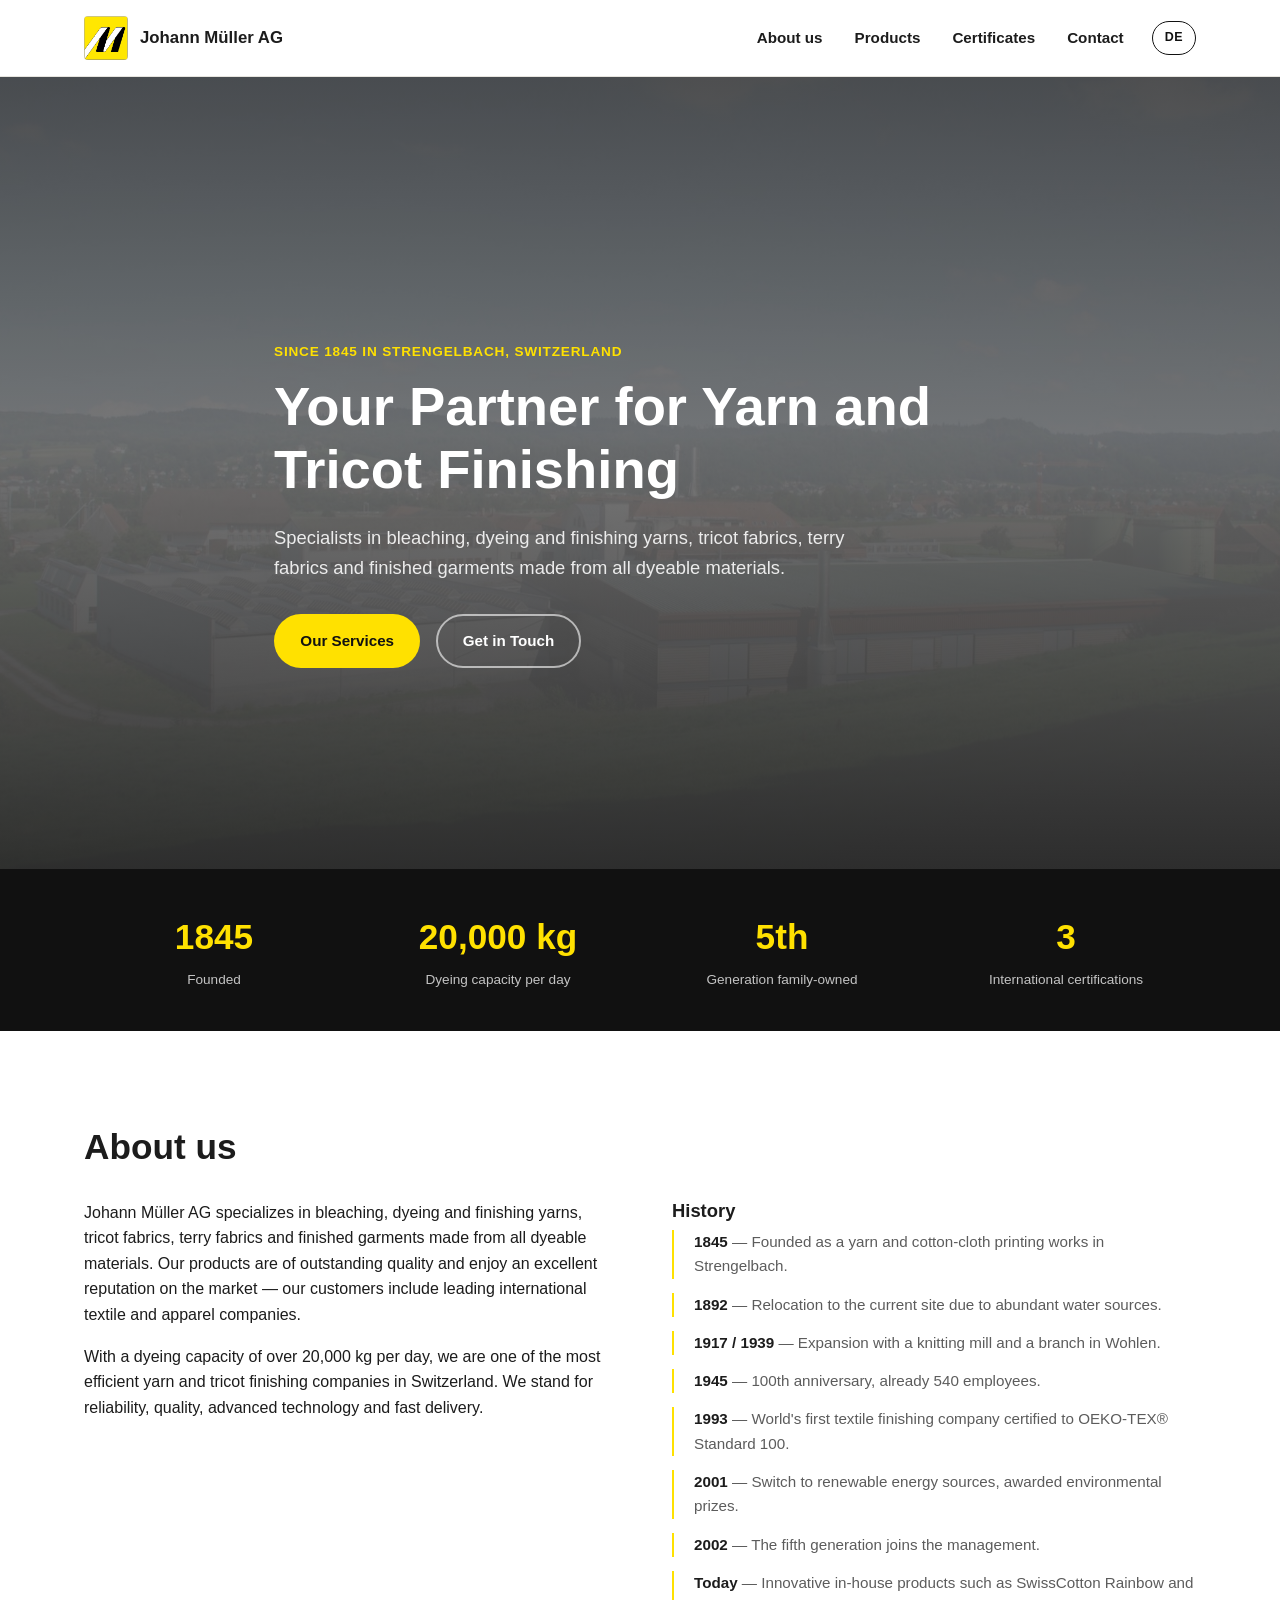
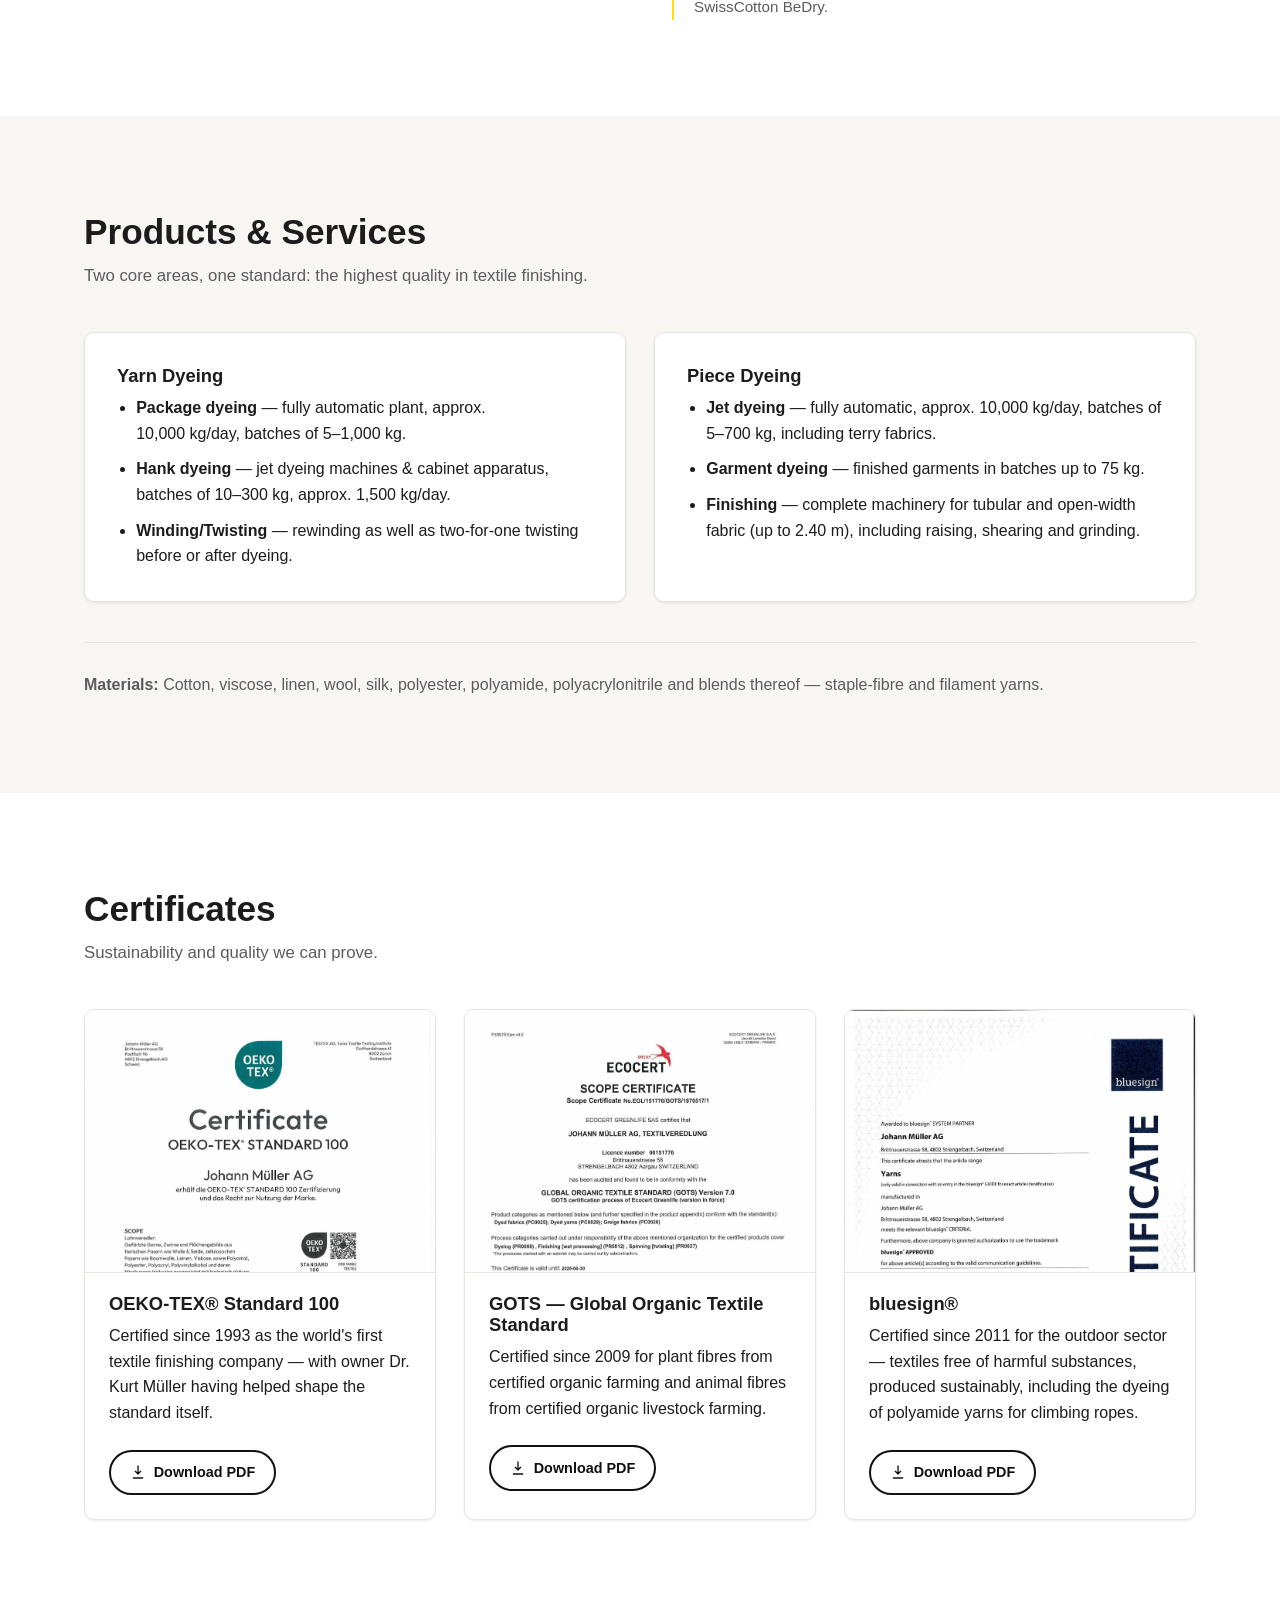
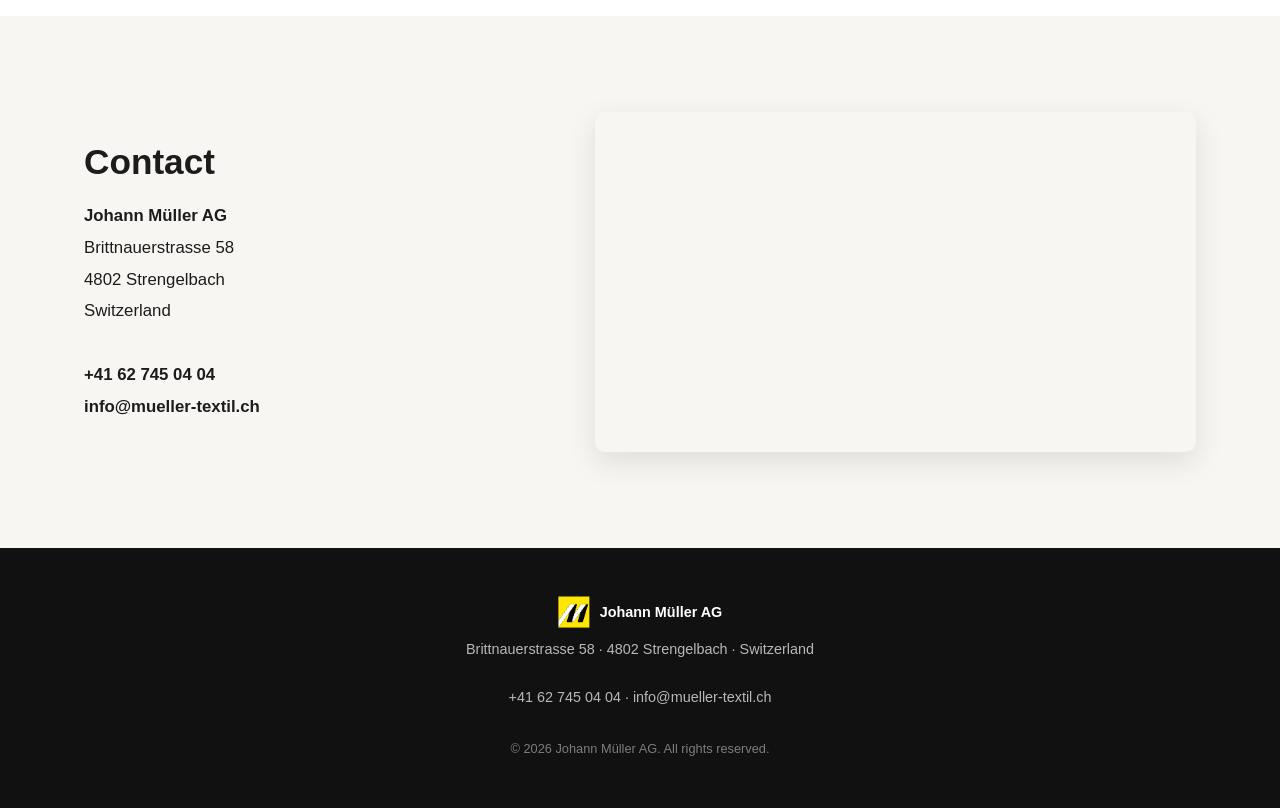
==== en/index.html @ 8e009ebb "Englische Übersetzung hinzufügen und Sprachumschalter im Header Neue Seite unter en/ mit vollständig" ====
<!DOCTYPE html>
<html lang="en">
<head>
<meta charset="UTF-8">
<meta name="viewport" content="width=device-width, initial-scale=1">
<title>Johann Müller AG – Your Partner for Yarn and Tricot Finishing</title>
<meta name="description" content="Johann Müller AG in Strengelbach, Switzerland: yarn and piece dyeing, textile finishing since 1845. Certified to OEKO-TEX® Standard 100, GOTS and bluesign®.">
<link rel="icon" href="../assets/images/logo.png" type="image/png">
<link rel="apple-touch-icon" href="../assets/images/logo.png">
<link rel="alternate" hreflang="de" href="../">
<link rel="alternate" hreflang="en" href="./">
<link rel="stylesheet" href="../css/style.css">
</head>
<body>
<a class="skip-link" href="#main">Skip to content</a>

<header class="site-header">
	<div class="container header-inner">
		<a href="#top" class="brand">
			<img src="../assets/images/logo.png" alt="Johann Müller AG" class="brand-logo" width="44" height="44">
			<span class="brand-name">Johann&nbsp;Müller&nbsp;AG</span>
		</a>
		<div class="header-right">
			<nav id="main-nav" class="main-nav">
				<ul>
					<li><a href="#about">About us</a></li>
					<li><a href="#products">Products</a></li>
					<li><a href="#certificates">Certificates</a></li>
					<li><a href="#contact">Contact</a></li>
				</ul>
			</nav>
			<a href="../" class="lang-switch" hreflang="de" lang="de" aria-label="Auf Deutsch wechseln">DE</a>
			<button class="nav-toggle" type="button" aria-expanded="false" aria-controls="main-nav" aria-label="Open menu">
				<span></span><span></span><span></span>
			</button>
		</div>
	</div>
</header>

<main id="main">

	<section class="hero" id="top">
		<div class="hero-bg" style="background-image:url('../assets/images/hero.jpg')" role="img" aria-label="Aerial view of the Johann Müller AG site in Strengelbach"></div>
		<div class="hero-overlay"></div>
		<div class="container hero-content">
			<p class="eyebrow">Since 1845 in Strengelbach, Switzerland</p>
			<h1>Your Partner for Yarn and Tricot Finishing</h1>
			<p class="lead">Specialists in bleaching, dyeing and finishing yarns, tricot fabrics, terry fabrics and finished garments made from all dyeable materials.</p>
			<div class="hero-actions">
				<a href="#products" class="btn btn-primary">Our Services</a>
				<a href="#contact" class="btn btn-ghost">Get in Touch</a>
			</div>
		</div>
	</section>

	<section class="stats" aria-label="Key figures">
		<div class="container stats-grid">
			<div class="stat"><span class="stat-number">1845</span><span class="stat-label">Founded</span></div>
			<div class="stat"><span class="stat-number">20,000&nbsp;kg</span><span class="stat-label">Dyeing capacity per day</span></div>
			<div class="stat"><span class="stat-number">5th</span><span class="stat-label">Generation family-owned</span></div>
			<div class="stat"><span class="stat-number">3</span><span class="stat-label">International certifications</span></div>
		</div>
	</section>

	<section id="about" class="section">
		<div class="container">
			<h2>About us</h2>
			<div class="two-col">
				<div>
					<p>Johann Müller AG specializes in bleaching, dyeing and finishing yarns, tricot fabrics, terry fabrics and finished garments made from all dyeable materials. Our products are of outstanding quality and enjoy an excellent reputation on the market — our customers include leading international textile and apparel companies.</p>
					<p>With a dyeing capacity of over 20,000&nbsp;kg per day, we are one of the most efficient yarn and tricot finishing companies in Switzerland. We stand for reliability, quality, advanced technology and fast delivery.</p>
				</div>
				<div>
					<h3>History</h3>
					<ul class="timeline">
						<li><strong>1845</strong> — Founded as a yarn and cotton-cloth printing works in Strengelbach.</li>
						<li><strong>1892</strong> — Relocation to the current site due to abundant water sources.</li>
						<li><strong>1917 / 1939</strong> — Expansion with a knitting mill and a branch in Wohlen.</li>
						<li><strong>1945</strong> — 100th anniversary, already 540 employees.</li>
						<li><strong>1993</strong> — World's first textile finishing company certified to OEKO-TEX® Standard 100.</li>
						<li><strong>2001</strong> — Switch to renewable energy sources, awarded environmental prizes.</li>
						<li><strong>2002</strong> — The fifth generation joins the management.</li>
						<li><strong>Today</strong> — Innovative in-house products such as SwissCotton&nbsp;Rainbow and SwissCotton&nbsp;BeDry.</li>
					</ul>
				</div>
			</div>
		</div>
	</section>

	<section id="products" class="section section-alt">
		<div class="container">
			<h2>Products &amp; Services</h2>
			<p class="section-intro">Two core areas, one standard: the highest quality in textile finishing.</p>
			<div class="cards">
				<article class="card">
					<h3>Yarn Dyeing</h3>
					<ul>
						<li><strong>Package dyeing</strong> — fully automatic plant, approx. 10,000&nbsp;kg/day, batches of 5–1,000&nbsp;kg.</li>
						<li><strong>Hank dyeing</strong> — jet dyeing machines &amp; cabinet apparatus, batches of 10–300&nbsp;kg, approx. 1,500&nbsp;kg/day.</li>
						<li><strong>Winding/Twisting</strong> — rewinding as well as two-for-one twisting before or after dyeing.</li>
					</ul>
				</article>
				<article class="card">
					<h3>Piece Dyeing</h3>
					<ul>
						<li><strong>Jet dyeing</strong> — fully automatic, approx. 10,000&nbsp;kg/day, batches of 5–700&nbsp;kg, including terry fabrics.</li>
						<li><strong>Garment dyeing</strong> — finished garments in batches up to 75&nbsp;kg.</li>
						<li><strong>Finishing</strong> — complete machinery for tubular and open-width fabric (up to 2.40&nbsp;m), including raising, shearing and grinding.</li>
					</ul>
				</article>
			</div>
			<p class="materials"><strong>Materials:</strong> Cotton, viscose, linen, wool, silk, polyester, polyamide, polyacrylonitrile and blends thereof — staple-fibre and filament yarns.</p>
		</div>
	</section>

	<section id="certificates" class="section">
		<div class="container">
			<h2>Certificates</h2>
			<p class="section-intro">Sustainability and quality we can prove.</p>
			<div class="cert-grid">
				<article class="cert-card">
					<img src="../assets/certificates/Oeko-Tex-100.jpg" alt="OEKO-TEX® Standard 100 certificate of Johann Müller AG" loading="lazy">
					<h3>OEKO-TEX® Standard 100</h3>
					<p>Certified since 1993 as the world's first textile finishing company — with owner Dr. Kurt Müller having helped shape the standard itself.</p>
					<a class="btn btn-outline" href="../assets/certificates/Oeko-Tex-100.pdf" download>
						<svg aria-hidden="true" viewBox="0 0 24 24"><path d="M12 3v12m0 0 4-4m-4 4-4-4M5 21h14"/></svg>
						Download PDF
					</a>
				</article>
				<article class="cert-card">
					<img src="../assets/certificates/GOTS2025.jpg" alt="GOTS certificate of Johann Müller AG" loading="lazy">
					<h3>GOTS — Global Organic Textile Standard</h3>
					<p>Certified since 2009 for plant fibres from certified organic farming and animal fibres from certified organic livestock farming.</p>
					<a class="btn btn-outline" href="../assets/certificates/GOTS2025.pdf" download>
						<svg aria-hidden="true" viewBox="0 0 24 24"><path d="M12 3v12m0 0 4-4m-4 4-4-4M5 21h14"/></svg>
						Download PDF
					</a>
				</article>
				<article class="cert-card">
					<img src="../assets/certificates/Bluesign2025.jpg" alt="bluesign® certificate of Johann Müller AG" loading="lazy">
					<h3>bluesign®</h3>
					<p>Certified since 2011 for the outdoor sector — textiles free of harmful substances, produced sustainably, including the dyeing of polyamide yarns for climbing ropes.</p>
					<a class="btn btn-outline" href="../assets/certificates/Bluesign2025.pdf" download>
						<svg aria-hidden="true" viewBox="0 0 24 24"><path d="M12 3v12m0 0 4-4m-4 4-4-4M5 21h14"/></svg>
						Download PDF
					</a>
				</article>
			</div>
		</div>
	</section>

	<section id="contact" class="section section-alt">
		<div class="container kontakt-grid">
			<div>
				<h2>Contact</h2>
				<address>
					<strong>Johann Müller AG</strong><br>
					Brittnauerstrasse 58<br>
					4802 Strengelbach<br>
					Switzerland<br><br>
					<a href="tel:+41627450404">+41&nbsp;62&nbsp;745&nbsp;04&nbsp;04</a><br>
					<a href="mailto:info@mueller-textil.ch">info@mueller-textil.ch</a>
				</address>
			</div>
			<div class="map-wrap">
				<iframe title="Location of Johann Müller AG, Brittnauerstrasse 58, 4802 Strengelbach" loading="lazy" src="https://www.google.com/maps?q=Brittnauerstrasse+58,+4802+Strengelbach&output=embed" width="100%" height="340" style="border:0"></iframe>
			</div>
		</div>
	</section>

</main>

<footer class="site-footer">
	<div class="container footer-inner">
		<div class="footer-brand">
			<img src="../assets/images/logo.png" alt="" width="32" height="32">
			<span>Johann Müller AG</span>
		</div>
		<p>Brittnauerstrasse 58 · 4802 Strengelbach · Switzerland</p>
		<p><a href="tel:+41627450404">+41&nbsp;62&nbsp;745&nbsp;04&nbsp;04</a> · <a href="mailto:info@mueller-textil.ch">info@mueller-textil.ch</a></p>
		<p class="copyright">© <span id="year"></span> Johann Müller AG. All rights reserved.</p>
	</div>
</footer>

<script src="../js/script.js"></script>
</body>
</html>
---- css/style.css ----
/* ==========================================================================
   Johann Müller AG — Corporate Design Tokens
   Farben aus Logo (Gelb/Schwarz) und Original-CSS (#febe00) abgeleitet.
   ========================================================================== */
:root {
	--color-brand-yellow: #ffe100;
	--color-brand-yellow-dark: #e0c400;
	--color-brand-black: #111111;
	--color-text: #1c1c1c;
	--color-text-muted: #5c5c5c;
	--color-bg: #ffffff;
	--color-bg-alt: #f7f6f2;
	--color-border: #e7e5df;

	--font-sans: -apple-system, BlinkMacSystemFont, "Segoe UI", Roboto, Helvetica, Arial, sans-serif;

	--container-width: 1160px;
	--radius: 10px;
	--shadow-sm: 0 1px 3px rgba(0, 0, 0, 0.08);
	--shadow-md: 0 10px 30px rgba(0, 0, 0, 0.10);
}

*, *::before, *::after { box-sizing: border-box; }
html { scroll-behavior: smooth; }

@media (prefers-reduced-motion: reduce) {
	html { scroll-behavior: auto; }
	* { animation-duration: 0.01ms !important; transition-duration: 0.01ms !important; }
}

body {
	margin: 0;
	font-family: var(--font-sans);
	color: var(--color-text);
	background: var(--color-bg);
	line-height: 1.6;
	-webkit-font-smoothing: antialiased;
}

img { max-width: 100%; display: block; }

a { color: inherit; }

h1, h2, h3 { line-height: 1.15; font-weight: 700; margin: 0 0 0.5em; }
h1 { font-size: clamp(2rem, 4.5vw, 3.4rem); }
h2 { font-size: clamp(1.6rem, 3vw, 2.2rem); }
h3 { font-size: 1.15rem; }
p { margin: 0 0 1em; }
p:last-child { margin-bottom: 0; }

.container {
	max-width: var(--container-width);
	margin: 0 auto;
	padding: 0 24px;
}

.skip-link {
	position: absolute;
	left: -999px;
	top: auto;
	background: var(--color-brand-yellow);
	color: var(--color-brand-black);
	padding: 12px 20px;
	z-index: 1000;
	font-weight: 600;
	border-radius: 0 0 8px 0;
}
.skip-link:focus { left: 0; top: 0; }

/* ---------- Buttons ---------- */
.btn {
	display: inline-flex;
	align-items: center;
	gap: 8px;
	padding: 0.85em 1.6em;
	border-radius: 999px;
	font-weight: 600;
	font-size: 0.95rem;
	text-decoration: none;
	border: 2px solid transparent;
	cursor: pointer;
	transition: transform 0.15s ease, box-shadow 0.15s ease, background-color 0.15s ease, color 0.15s ease;
}
.btn svg { width: 16px; height: 16px; fill: none; stroke: currentColor; stroke-width: 2; stroke-linecap: round; stroke-linejoin: round; }
.btn:hover { transform: translateY(-2px); }

.btn-primary {
	background: var(--color-brand-yellow);
	color: var(--color-brand-black);
}
.btn-primary:hover { background: var(--color-brand-yellow-dark); box-shadow: var(--shadow-md); }

.btn-ghost {
	background: transparent;
	border-color: rgba(255, 255, 255, 0.6);
	color: #fff;
}
.btn-ghost:hover { background: rgba(255, 255, 255, 0.12); }

.btn-outline {
	background: transparent;
	border-color: var(--color-brand-black);
	color: var(--color-brand-black);
	padding: 0.65em 1.3em;
	font-size: 0.9rem;
}
.btn-outline:hover { background: var(--color-brand-black); color: #fff; }

/* ---------- Header ---------- */
.site-header {
	position: sticky;
	top: 0;
	z-index: 100;
	background: rgba(255, 255, 255, 0.92);
	backdrop-filter: saturate(180%) blur(10px);
	border-bottom: 1px solid var(--color-border);
}
.header-inner {
	display: flex;
	align-items: center;
	justify-content: space-between;
	height: 76px;
}
.brand {
	display: flex;
	align-items: center;
	gap: 12px;
	text-decoration: none;
	color: var(--color-text);
	font-weight: 700;
	font-size: 1.05rem;
}
.brand-logo { border-radius: 4px; }

.header-right {
	display: flex;
	align-items: center;
	gap: 28px;
}

.lang-switch {
	display: inline-flex;
	align-items: center;
	justify-content: center;
	min-width: 42px;
	padding: 6px 12px;
	border-radius: 999px;
	border: 1.5px solid var(--color-brand-black);
	font-weight: 700;
	font-size: 0.78rem;
	letter-spacing: 0.04em;
	text-decoration: none;
	color: var(--color-brand-black);
	transition: background-color 0.15s ease, color 0.15s ease;
}
.lang-switch:hover { background: var(--color-brand-black); color: #fff; }

.main-nav ul {
	display: flex;
	gap: 32px;
	list-style: none;
	margin: 0;
	padding: 0;
}
.main-nav a {
	text-decoration: none;
	font-weight: 600;
	font-size: 0.95rem;
	color: var(--color-text);
	position: relative;
	padding: 4px 0;
}
.main-nav a::after {
	content: "";
	position: absolute;
	left: 0; right: 100%;
	bottom: -2px;
	height: 2px;
	background: var(--color-brand-yellow);
	transition: right 0.2s ease;
}
.main-nav a:hover::after { right: 0; }

.nav-toggle {
	display: none;
	flex-direction: column;
	justify-content: center;
	gap: 5px;
	width: 40px;
	height: 40px;
	background: none;
	border: none;
	cursor: pointer;
}
.nav-toggle span {
	display: block;
	width: 24px;
	height: 2px;
	background: var(--color-brand-black);
	transition: transform 0.2s ease, opacity 0.2s ease;
}

@media (max-width: 760px) {
	.header-right { gap: 14px; }
	.nav-toggle { display: flex; }
	.main-nav {
		position: absolute;
		top: 76px;
		left: 0;
		right: 0;
		background: #fff;
		border-bottom: 1px solid var(--color-border);
		max-height: 0;
		overflow: hidden;
		transition: max-height 0.25s ease;
	}
	.main-nav.is-open { max-height: 320px; }
	.main-nav ul {
		flex-direction: column;
		gap: 0;
		padding: 8px 24px 20px;
	}
	.main-nav li { border-top: 1px solid var(--color-border); }
	.main-nav a { display: block; padding: 14px 0; }
	.nav-toggle[aria-expanded="true"] span:nth-child(1) { transform: translateY(7px) rotate(45deg); }
	.nav-toggle[aria-expanded="true"] span:nth-child(2) { opacity: 0; }
	.nav-toggle[aria-expanded="true"] span:nth-child(3) { transform: translateY(-7px) rotate(-45deg); }
}

/* ---------- Hero ---------- */
.hero {
	position: relative;
	min-height: 88vh;
	display: flex;
	align-items: center;
	color: #fff;
	overflow: hidden;
}
.hero-bg {
	position: absolute;
	inset: 0;
	background-size: cover;
	background-position: center;
	transform: scale(1.05);
}
.hero-overlay {
	position: absolute;
	inset: 0;
	background: linear-gradient(180deg, rgba(17,17,17,0.72) 0%, rgba(17,17,17,0.55) 45%, rgba(17,17,17,0.85) 100%);
}
.hero-content { position: relative; padding: 140px 24px 80px; max-width: 780px; }
.eyebrow {
	display: inline-block;
	color: var(--color-brand-yellow);
	font-weight: 700;
	letter-spacing: 0.06em;
	text-transform: uppercase;
	font-size: 0.85rem;
	margin-bottom: 1em;
}
.hero h1 { margin-bottom: 0.4em; }
.hero .lead { font-size: 1.15rem; color: rgba(255,255,255,0.88); max-width: 620px; }
.hero-actions { display: flex; gap: 16px; flex-wrap: wrap; margin-top: 2em; }

/* ---------- Stats ---------- */
.stats { background: var(--color-brand-black); color: #fff; padding: 40px 0; }
.stats-grid {
	display: grid;
	grid-template-columns: repeat(4, 1fr);
	gap: 24px;
	text-align: center;
}
.stat { display: flex; flex-direction: column; gap: 4px; }
.stat-number { font-size: clamp(1.5rem, 3vw, 2.2rem); font-weight: 800; color: var(--color-brand-yellow); }
.stat-label { font-size: 0.85rem; color: rgba(255,255,255,0.75); }

@media (max-width: 700px) {
	.stats-grid { grid-template-columns: repeat(2, 1fr); }
}

/* ---------- Sections ---------- */
.section { padding: 96px 0; }
.section-alt { background: var(--color-bg-alt); }
.section-intro { color: var(--color-text-muted); font-size: 1.05rem; margin-top: -0.4em; margin-bottom: 2.5em; max-width: 640px; }

.two-col {
	display: grid;
	grid-template-columns: 1fr 1fr;
	gap: 64px;
	margin-top: 2em;
	align-items: start;
}
@media (max-width: 800px) {
	.two-col { grid-template-columns: 1fr; gap: 40px; }
}

.timeline { list-style: none; margin: 0; padding: 0; display: flex; flex-direction: column; gap: 14px; }
.timeline li {
	padding-left: 20px;
	border-left: 2px solid var(--color-brand-yellow);
	font-size: 0.95rem;
	color: var(--color-text-muted);
}
.timeline strong { color: var(--color-text); }

/* ---------- Product cards ---------- */
.cards {
	display: grid;
	grid-template-columns: repeat(2, 1fr);
	gap: 28px;
	margin-top: 2em;
}
@media (max-width: 760px) {
	.cards { grid-template-columns: 1fr; }
}
.card {
	background: #fff;
	border: 1px solid var(--color-border);
	border-radius: var(--radius);
	padding: 32px;
	box-shadow: var(--shadow-sm);
}
.card ul { margin: 0; padding-left: 1.2em; display: flex; flex-direction: column; gap: 10px; }
.materials {
	margin-top: 2.5em;
	padding-top: 1.8em;
	border-top: 1px solid var(--color-border);
	color: var(--color-text-muted);
}

/* ---------- Certificates ---------- */
.cert-grid {
	display: grid;
	grid-template-columns: repeat(3, 1fr);
	gap: 28px;
	margin-top: 2em;
}
@media (max-width: 900px) {
	.cert-grid { grid-template-columns: 1fr; }
}
.cert-card {
	background: #fff;
	border: 1px solid var(--color-border);
	border-radius: var(--radius);
	overflow: hidden;
	box-shadow: var(--shadow-sm);
	display: flex;
	flex-direction: column;
}
.cert-card img {
	width: 100%;
	aspect-ratio: 4/3;
	object-fit: cover;
	object-position: top;
	background: var(--color-bg-alt);
	border-bottom: 1px solid var(--color-border);
}
.cert-card h3, .cert-card p, .cert-card .btn { margin-left: 24px; margin-right: 24px; }
.cert-card h3 { margin-top: 20px; }
.cert-card .btn { margin-top: 8px; margin-bottom: 24px; align-self: flex-start; }

/* ---------- Contact ---------- */
.kontakt-grid {
	display: grid;
	grid-template-columns: 1fr 1.3fr;
	gap: 48px;
	align-items: center;
}
@media (max-width: 800px) {
	.kontakt-grid { grid-template-columns: 1fr; }
}
address { font-style: normal; font-size: 1.05rem; line-height: 1.9; }
address a { text-decoration: none; font-weight: 600; }
address a:hover { text-decoration: underline; }
.map-wrap { border-radius: var(--radius); overflow: hidden; box-shadow: var(--shadow-md); line-height: 0; }

/* ---------- Footer ---------- */
.site-footer { background: var(--color-brand-black); color: rgba(255,255,255,0.7); padding: 48px 0; }
.footer-inner { text-align: center; display: flex; flex-direction: column; align-items: center; gap: 10px; font-size: 0.9rem; }
.footer-brand { display: flex; align-items: center; gap: 10px; color: #fff; font-weight: 700; }
.footer-inner a { text-decoration: none; }
.footer-inner a:hover { text-decoration: underline; }
.copyright { color: rgba(255,255,255,0.45); font-size: 0.8rem; margin-top: 6px; }
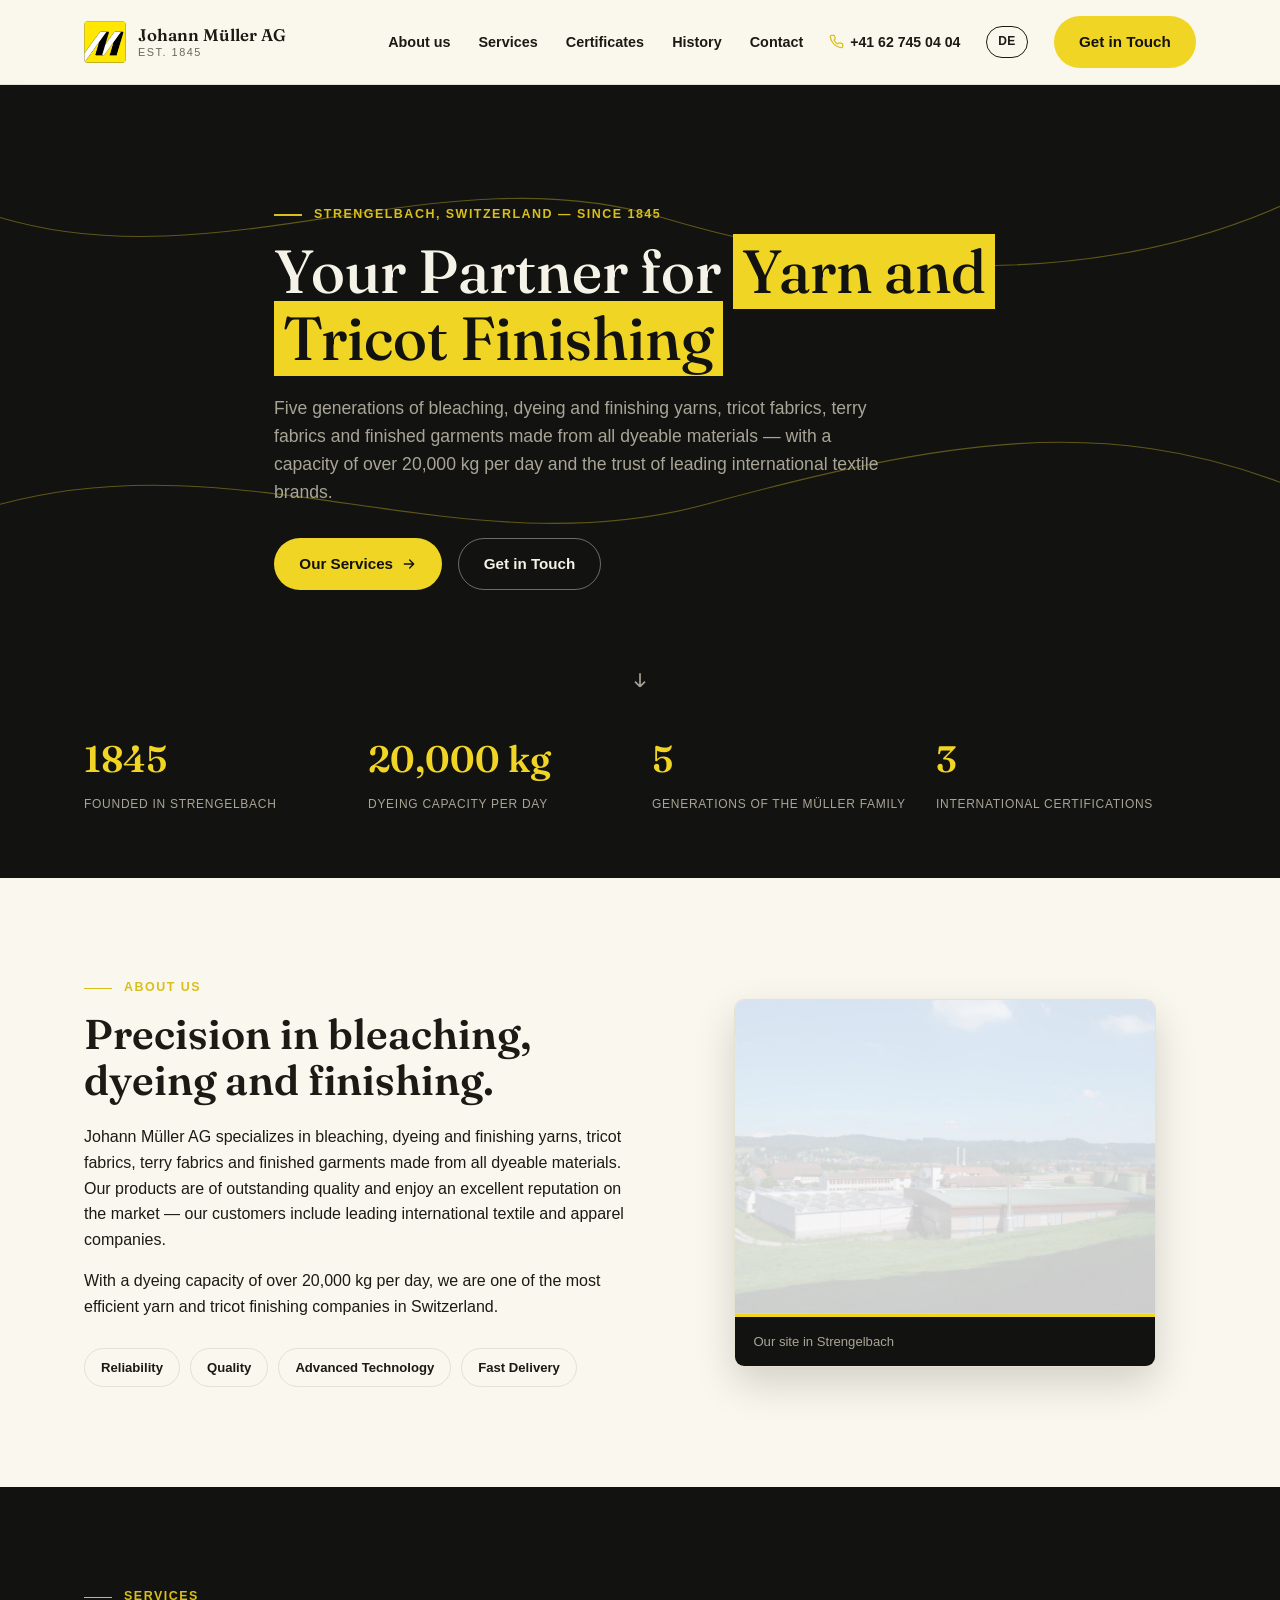
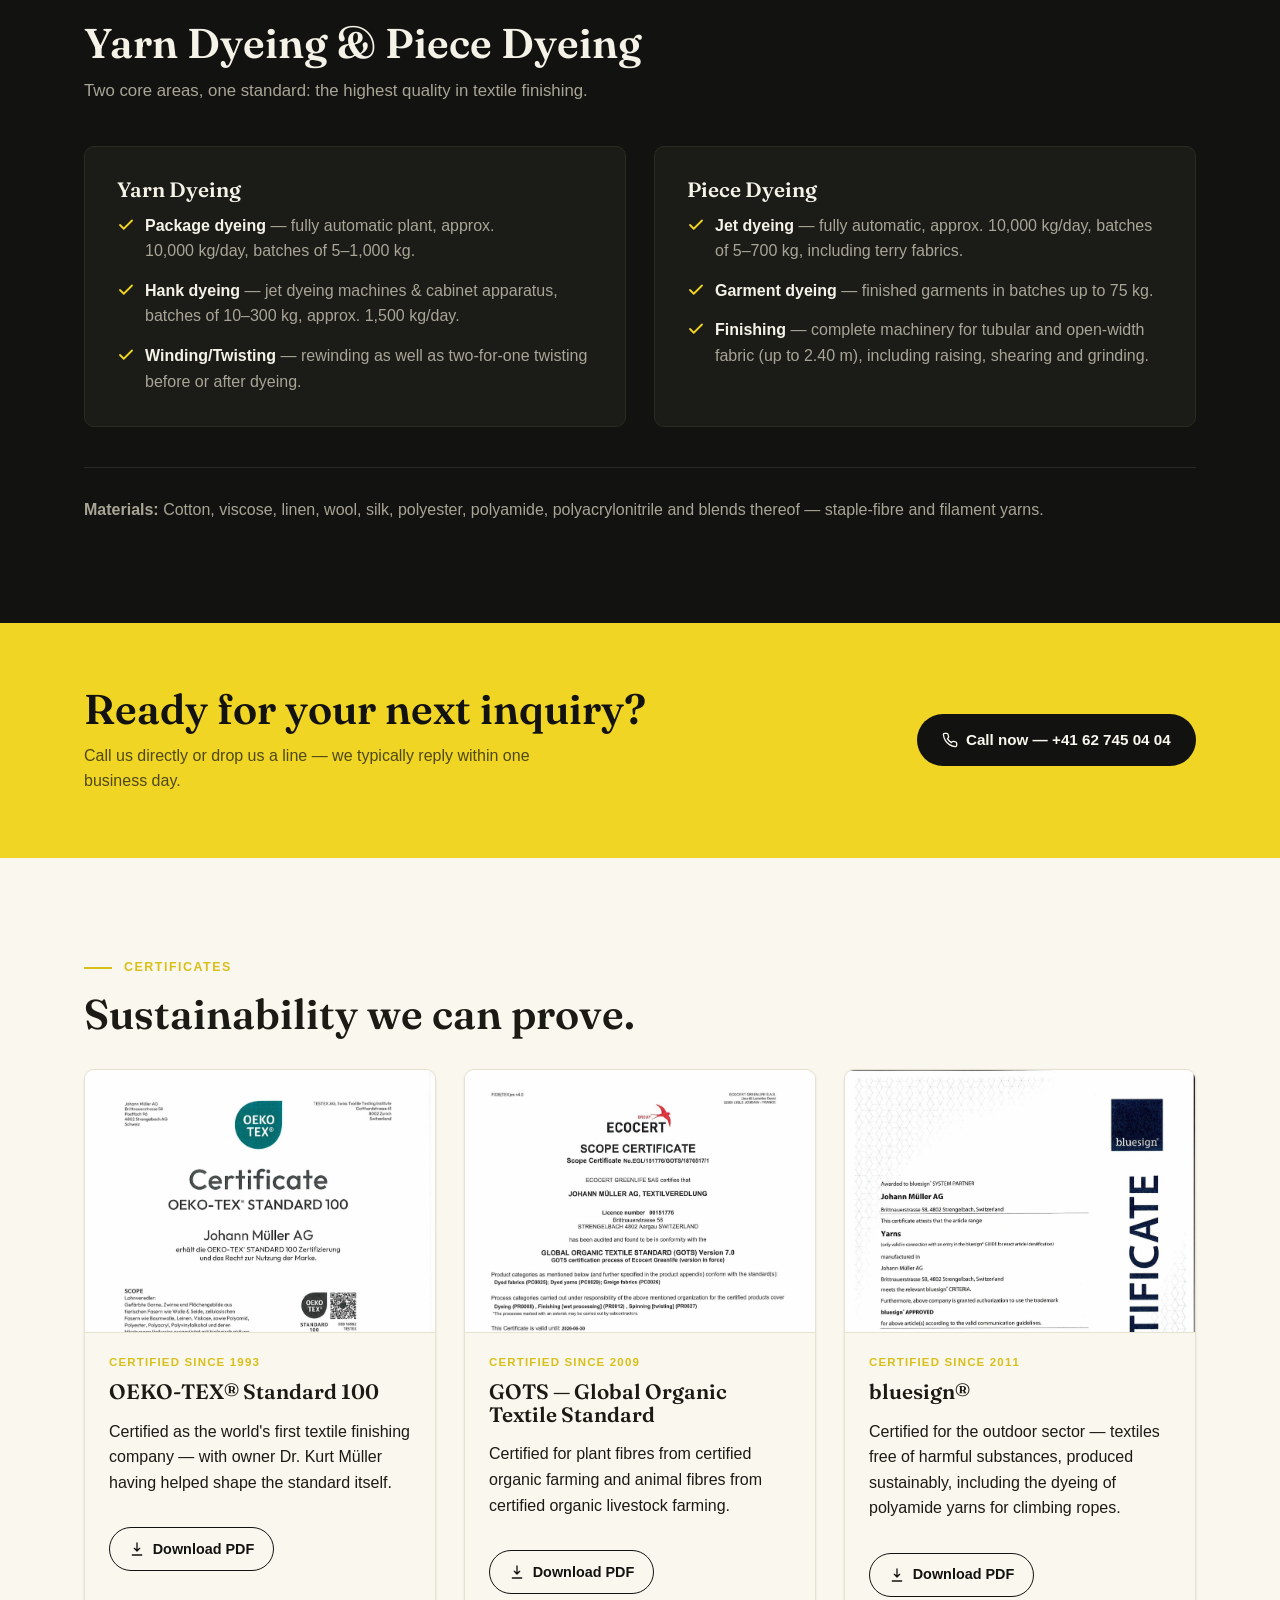
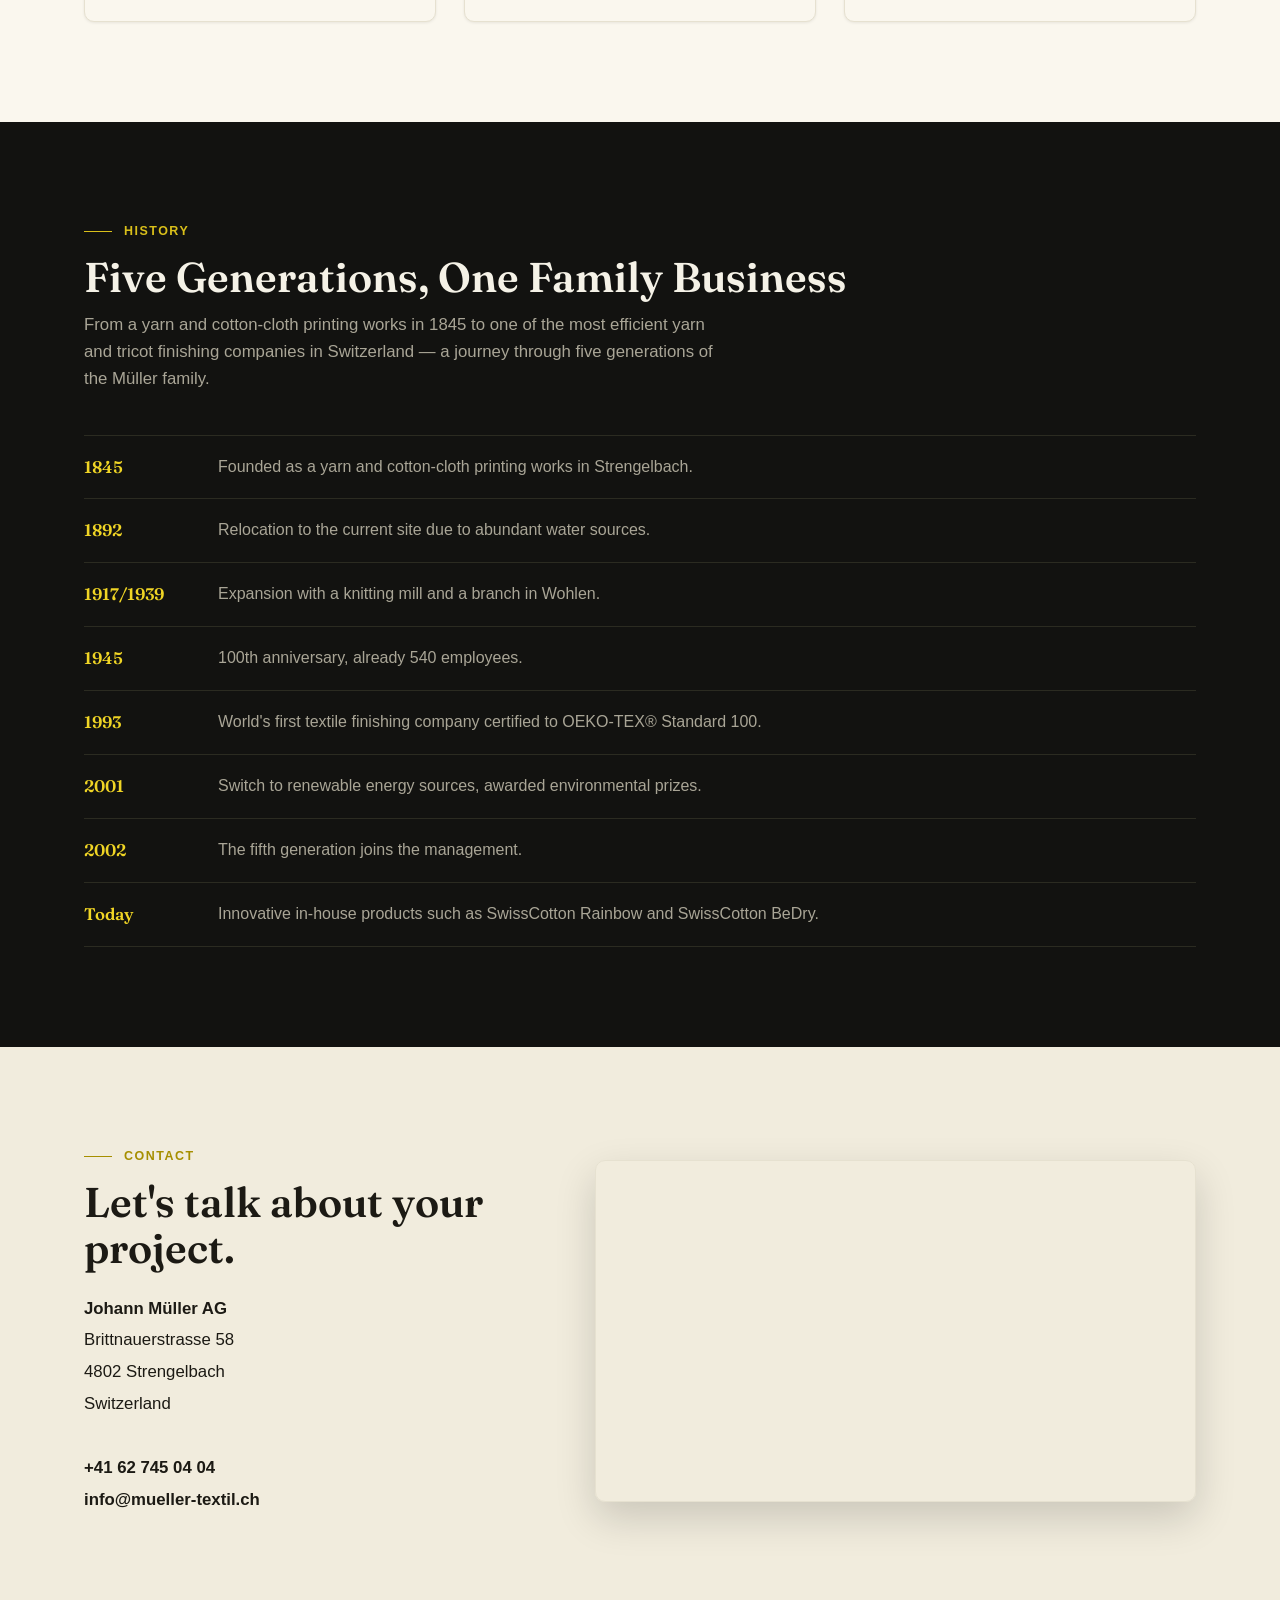
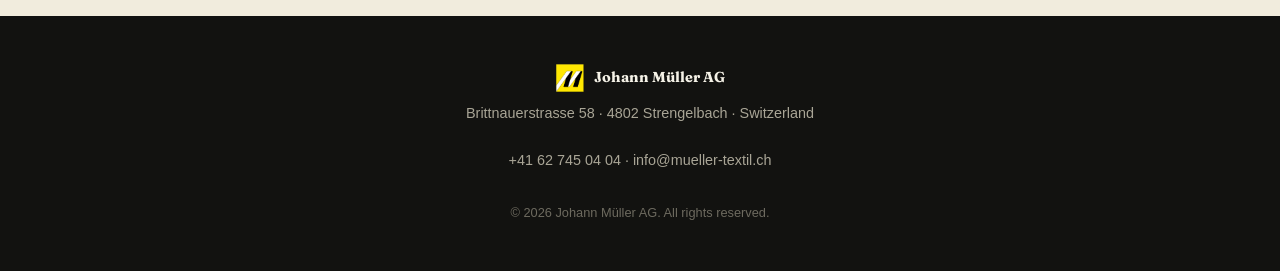
==== commit 772bd892: "Redesign im editorialen Stil: Fraunces-Serife, Marker-Highlight, dunkle/helle Sektionen Neue Design-" ====
--- a/en/index.html
+++ b/en/index.html
@@ -5,10 +5,15 @@
 <meta name="viewport" content="width=device-width, initial-scale=1">
 <title>Johann Müller AG – Your Partner for Yarn and Tricot Finishing</title>
 <meta name="description" content="Johann Müller AG in Strengelbach, Switzerland: yarn and piece dyeing, textile finishing since 1845. Certified to OEKO-TEX® Standard 100, GOTS and bluesign®.">
+<link rel="icon" href="../assets/images/favicon-32x32.png" sizes="32x32" type="image/png">
+<link rel="icon" href="../assets/images/favicon-16x16.png" sizes="16x16" type="image/png">
 <link rel="icon" href="../assets/images/logo.png" type="image/png">
-<link rel="apple-touch-icon" href="../assets/images/logo.png">
+<link rel="apple-touch-icon" href="../assets/images/apple-touch-icon.png">
 <link rel="alternate" hreflang="de" href="../">
 <link rel="alternate" hreflang="en" href="./">
+<link rel="preconnect" href="https://fonts.googleapis.com">
+<link rel="preconnect" href="https://fonts.gstatic.com" crossorigin>
+<link href="https://fonts.googleapis.com/css2?family=Fraunces:opsz,wght@9..144,400;9..144,500;9..144,600;9..144,700&display=swap" rel="stylesheet">
 <link rel="stylesheet" href="../css/style.css">
 </head>
 <body>
@@ -17,19 +22,28 @@
 <header class="site-header">
 	<div class="container header-inner">
 		<a href="#top" class="brand">
-			<img src="../assets/images/logo.png" alt="Johann Müller AG" class="brand-logo" width="44" height="44">
-			<span class="brand-name">Johann&nbsp;Müller&nbsp;AG</span>
+			<img src="../assets/images/logo.png" alt="Johann Müller AG" class="brand-logo" width="42" height="42">
+			<span class="brand-text">
+				<span class="brand-name">Johann Müller AG</span>
+				<span class="brand-est">Est. 1845</span>
+			</span>
 		</a>
 		<div class="header-right">
 			<nav id="main-nav" class="main-nav">
 				<ul>
 					<li><a href="#about">About us</a></li>
-					<li><a href="#products">Products</a></li>
+					<li><a href="#services">Services</a></li>
 					<li><a href="#certificates">Certificates</a></li>
+					<li><a href="#history">History</a></li>
 					<li><a href="#contact">Contact</a></li>
 				</ul>
 			</nav>
+			<a href="tel:+41627450404" class="header-phone">
+				<svg viewBox="0 0 24 24" aria-hidden="true"><path d="M22 16.92v3a2 2 0 0 1-2.18 2 19.79 19.79 0 0 1-8.63-3.07 19.5 19.5 0 0 1-6-6 19.79 19.79 0 0 1-3.07-8.67A2 2 0 0 1 4.11 2h3a2 2 0 0 1 2 1.72c.127.96.361 1.903.7 2.81a2 2 0 0 1-.45 2.11L8.09 9.91a16 16 0 0 0 6 6l1.27-1.27a2 2 0 0 1 2.11-.45c.907.339 1.85.573 2.81.7A2 2 0 0 1 22 16.92z"/></svg>
+				+41&nbsp;62&nbsp;745&nbsp;04&nbsp;04
+			</a>
 			<a href="../" class="lang-switch" hreflang="de" lang="de" aria-label="Auf Deutsch wechseln">DE</a>
+			<a href="#contact" class="btn btn-primary header-cta">Get in Touch</a>
 			<button class="nav-toggle" type="button" aria-expanded="false" aria-controls="main-nav" aria-label="Open menu">
 				<span></span><span></span><span></span>
 			</button>
@@ -40,119 +54,162 @@
 <main id="main">
 
 	<section class="hero" id="top">
-		<div class="hero-bg" style="background-image:url('../assets/images/hero.jpg')" role="img" aria-label="Aerial view of the Johann Müller AG site in Strengelbach"></div>
-		<div class="hero-overlay"></div>
+		<svg class="hero-lines" viewBox="0 0 1160 500" preserveAspectRatio="none" aria-hidden="true">
+			<path d="M0,120 C 200,180 400,60 600,120 S 1000,180 1160,110" fill="none" stroke="#f0d525" stroke-width="1"/>
+			<path d="M0,380 C 220,320 420,440 640,380 S 1000,300 1160,360" fill="none" stroke="#f0d525" stroke-width="1"/>
+		</svg>
 		<div class="container hero-content">
-			<p class="eyebrow">Since 1845 in Strengelbach, Switzerland</p>
-			<h1>Your Partner for Yarn and Tricot Finishing</h1>
-			<p class="lead">Specialists in bleaching, dyeing and finishing yarns, tricot fabrics, terry fabrics and finished garments made from all dyeable materials.</p>
+			<p class="eyebrow">Strengelbach, Switzerland — since 1845</p>
+			<h1>Your Partner for <span class="mark">Yarn and Tricot Finishing</span></h1>
+			<p class="lead">Five generations of bleaching, dyeing and finishing yarns, tricot fabrics, terry fabrics and finished garments made from all dyeable materials — with a capacity of over 20,000&nbsp;kg per day and the trust of leading international textile brands.</p>
 			<div class="hero-actions">
-				<a href="#products" class="btn btn-primary">Our Services</a>
+				<a href="#services" class="btn btn-primary">
+					Our Services
+					<svg viewBox="0 0 24 24" aria-hidden="true"><path d="M5 12h14m0 0-6-6m6 6-6 6"/></svg>
+				</a>
 				<a href="#contact" class="btn btn-ghost">Get in Touch</a>
 			</div>
 		</div>
-	</section>
-
-	<section class="stats" aria-label="Key figures">
+		<div class="scroll-hint" aria-hidden="true">
+			<svg viewBox="0 0 24 24"><path d="M12 4v16m0 0-6-6m6 6 6-6"/></svg>
+		</div>
 		<div class="container stats-grid">
-			<div class="stat"><span class="stat-number">1845</span><span class="stat-label">Founded</span></div>
+			<div class="stat"><span class="stat-number">1845</span><span class="stat-label">Founded in Strengelbach</span></div>
 			<div class="stat"><span class="stat-number">20,000&nbsp;kg</span><span class="stat-label">Dyeing capacity per day</span></div>
-			<div class="stat"><span class="stat-number">5th</span><span class="stat-label">Generation family-owned</span></div>
+			<div class="stat"><span class="stat-number">5</span><span class="stat-label">Generations of the Müller family</span></div>
 			<div class="stat"><span class="stat-number">3</span><span class="stat-label">International certifications</span></div>
 		</div>
 	</section>
 
 	<section id="about" class="section">
+		<div class="container about-grid">
+			<div>
+				<p class="eyebrow">About us</p>
+				<h2>Precision in bleaching, dyeing and finishing.</h2>
+				<p>Johann Müller AG specializes in bleaching, dyeing and finishing yarns, tricot fabrics, terry fabrics and finished garments made from all dyeable materials. Our products are of outstanding quality and enjoy an excellent reputation on the market — our customers include leading international textile and apparel companies.</p>
+				<p>With a dyeing capacity of over 20,000&nbsp;kg per day, we are one of the most efficient yarn and tricot finishing companies in Switzerland.</p>
+				<ul class="tag-list">
+					<li>Reliability</li>
+					<li>Quality</li>
+					<li>Advanced Technology</li>
+					<li>Fast Delivery</li>
+				</ul>
+			</div>
+			<figure class="image-card">
+				<img src="../assets/images/hero.jpg" alt="Aerial view of the Johann Müller AG site in Strengelbach" loading="lazy">
+				<figcaption>Our site in Strengelbach</figcaption>
+			</figure>
+		</div>
+	</section>
+
+	<section id="services" class="section section-dark">
 		<div class="container">
-			<h2>About us</h2>
-			<div class="two-col">
-				<div>
-					<p>Johann Müller AG specializes in bleaching, dyeing and finishing yarns, tricot fabrics, terry fabrics and finished garments made from all dyeable materials. Our products are of outstanding quality and enjoy an excellent reputation on the market — our customers include leading international textile and apparel companies.</p>
-					<p>With a dyeing capacity of over 20,000&nbsp;kg per day, we are one of the most efficient yarn and tricot finishing companies in Switzerland. We stand for reliability, quality, advanced technology and fast delivery.</p>
-				</div>
-				<div>
-					<h3>History</h3>
-					<ul class="timeline">
-						<li><strong>1845</strong> — Founded as a yarn and cotton-cloth printing works in Strengelbach.</li>
-						<li><strong>1892</strong> — Relocation to the current site due to abundant water sources.</li>
-						<li><strong>1917 / 1939</strong> — Expansion with a knitting mill and a branch in Wohlen.</li>
-						<li><strong>1945</strong> — 100th anniversary, already 540 employees.</li>
-						<li><strong>1993</strong> — World's first textile finishing company certified to OEKO-TEX® Standard 100.</li>
-						<li><strong>2001</strong> — Switch to renewable energy sources, awarded environmental prizes.</li>
-						<li><strong>2002</strong> — The fifth generation joins the management.</li>
-						<li><strong>Today</strong> — Innovative in-house products such as SwissCotton&nbsp;Rainbow and SwissCotton&nbsp;BeDry.</li>
-					</ul>
-				</div>
-			</div>
-		</div>
-	</section>
-
-	<section id="products" class="section section-alt">
-		<div class="container">
-			<h2>Products &amp; Services</h2>
+			<p class="eyebrow">Services</p>
+			<h2>Yarn Dyeing &amp; Piece Dyeing</h2>
 			<p class="section-intro">Two core areas, one standard: the highest quality in textile finishing.</p>
 			<div class="cards">
 				<article class="card">
 					<h3>Yarn Dyeing</h3>
-					<ul>
-						<li><strong>Package dyeing</strong> — fully automatic plant, approx. 10,000&nbsp;kg/day, batches of 5–1,000&nbsp;kg.</li>
-						<li><strong>Hank dyeing</strong> — jet dyeing machines &amp; cabinet apparatus, batches of 10–300&nbsp;kg, approx. 1,500&nbsp;kg/day.</li>
-						<li><strong>Winding/Twisting</strong> — rewinding as well as two-for-one twisting before or after dyeing.</li>
+					<ul class="check-list">
+						<li><svg viewBox="0 0 24 24" aria-hidden="true"><path d="M20 6 9 17l-5-5"/></svg><span><strong>Package dyeing</strong> — fully automatic plant, approx. 10,000&nbsp;kg/day, batches of 5–1,000&nbsp;kg.</span></li>
+						<li><svg viewBox="0 0 24 24" aria-hidden="true"><path d="M20 6 9 17l-5-5"/></svg><span><strong>Hank dyeing</strong> — jet dyeing machines &amp; cabinet apparatus, batches of 10–300&nbsp;kg, approx. 1,500&nbsp;kg/day.</span></li>
+						<li><svg viewBox="0 0 24 24" aria-hidden="true"><path d="M20 6 9 17l-5-5"/></svg><span><strong>Winding/Twisting</strong> — rewinding as well as two-for-one twisting before or after dyeing.</span></li>
 					</ul>
 				</article>
 				<article class="card">
 					<h3>Piece Dyeing</h3>
-					<ul>
-						<li><strong>Jet dyeing</strong> — fully automatic, approx. 10,000&nbsp;kg/day, batches of 5–700&nbsp;kg, including terry fabrics.</li>
-						<li><strong>Garment dyeing</strong> — finished garments in batches up to 75&nbsp;kg.</li>
-						<li><strong>Finishing</strong> — complete machinery for tubular and open-width fabric (up to 2.40&nbsp;m), including raising, shearing and grinding.</li>
+					<ul class="check-list">
+						<li><svg viewBox="0 0 24 24" aria-hidden="true"><path d="M20 6 9 17l-5-5"/></svg><span><strong>Jet dyeing</strong> — fully automatic, approx. 10,000&nbsp;kg/day, batches of 5–700&nbsp;kg, including terry fabrics.</span></li>
+						<li><svg viewBox="0 0 24 24" aria-hidden="true"><path d="M20 6 9 17l-5-5"/></svg><span><strong>Garment dyeing</strong> — finished garments in batches up to 75&nbsp;kg.</span></li>
+						<li><svg viewBox="0 0 24 24" aria-hidden="true"><path d="M20 6 9 17l-5-5"/></svg><span><strong>Finishing</strong> — complete machinery for tubular and open-width fabric (up to 2.40&nbsp;m), including raising, shearing and grinding.</span></li>
 					</ul>
 				</article>
 			</div>
 			<p class="materials"><strong>Materials:</strong> Cotton, viscose, linen, wool, silk, polyester, polyamide, polyacrylonitrile and blends thereof — staple-fibre and filament yarns.</p>
+		</div>
+	</section>
+
+	<section class="cta-banner">
+		<div class="container cta-inner">
+			<div>
+				<h2>Ready for your next inquiry?</h2>
+				<p>Call us directly or drop us a line — we typically reply within one business day.</p>
+			</div>
+			<a href="tel:+41627450404" class="btn btn-dark">
+				<svg viewBox="0 0 24 24" aria-hidden="true"><path d="M22 16.92v3a2 2 0 0 1-2.18 2 19.79 19.79 0 0 1-8.63-3.07 19.5 19.5 0 0 1-6-6 19.79 19.79 0 0 1-3.07-8.67A2 2 0 0 1 4.11 2h3a2 2 0 0 1 2 1.72c.127.96.361 1.903.7 2.81a2 2 0 0 1-.45 2.11L8.09 9.91a16 16 0 0 0 6 6l1.27-1.27a2 2 0 0 1 2.11-.45c.907.339 1.85.573 2.81.7A2 2 0 0 1 22 16.92z"/></svg>
+				Call now — +41&nbsp;62&nbsp;745&nbsp;04&nbsp;04
+			</a>
 		</div>
 	</section>
 
 	<section id="certificates" class="section">
 		<div class="container">
-			<h2>Certificates</h2>
-			<p class="section-intro">Sustainability and quality we can prove.</p>
+			<p class="eyebrow">Certificates</p>
+			<h2>Sustainability we can prove.</h2>
 			<div class="cert-grid">
 				<article class="cert-card">
 					<img src="../assets/certificates/Oeko-Tex-100.jpg" alt="OEKO-TEX® Standard 100 certificate of Johann Müller AG" loading="lazy">
-					<h3>OEKO-TEX® Standard 100</h3>
-					<p>Certified since 1993 as the world's first textile finishing company — with owner Dr. Kurt Müller having helped shape the standard itself.</p>
-					<a class="btn btn-outline" href="../assets/certificates/Oeko-Tex-100.pdf" download>
-						<svg aria-hidden="true" viewBox="0 0 24 24"><path d="M12 3v12m0 0 4-4m-4 4-4-4M5 21h14"/></svg>
-						Download PDF
-					</a>
+					<div class="cert-body">
+						<p class="cert-since">Certified since 1993</p>
+						<h3>OEKO-TEX® Standard 100</h3>
+						<p>Certified as the world's first textile finishing company — with owner Dr. Kurt Müller having helped shape the standard itself.</p>
+						<a class="btn btn-outline" href="../assets/certificates/Oeko-Tex-100.pdf" download>
+							<svg aria-hidden="true" viewBox="0 0 24 24"><path d="M12 3v12m0 0 4-4m-4 4-4-4M5 21h14"/></svg>
+							Download PDF
+						</a>
+					</div>
 				</article>
 				<article class="cert-card">
 					<img src="../assets/certificates/GOTS2025.jpg" alt="GOTS certificate of Johann Müller AG" loading="lazy">
-					<h3>GOTS — Global Organic Textile Standard</h3>
-					<p>Certified since 2009 for plant fibres from certified organic farming and animal fibres from certified organic livestock farming.</p>
-					<a class="btn btn-outline" href="../assets/certificates/GOTS2025.pdf" download>
-						<svg aria-hidden="true" viewBox="0 0 24 24"><path d="M12 3v12m0 0 4-4m-4 4-4-4M5 21h14"/></svg>
-						Download PDF
-					</a>
+					<div class="cert-body">
+						<p class="cert-since">Certified since 2009</p>
+						<h3>GOTS — Global Organic Textile Standard</h3>
+						<p>Certified for plant fibres from certified organic farming and animal fibres from certified organic livestock farming.</p>
+						<a class="btn btn-outline" href="../assets/certificates/GOTS2025.pdf" download>
+							<svg aria-hidden="true" viewBox="0 0 24 24"><path d="M12 3v12m0 0 4-4m-4 4-4-4M5 21h14"/></svg>
+							Download PDF
+						</a>
+					</div>
 				</article>
 				<article class="cert-card">
 					<img src="../assets/certificates/Bluesign2025.jpg" alt="bluesign® certificate of Johann Müller AG" loading="lazy">
-					<h3>bluesign®</h3>
-					<p>Certified since 2011 for the outdoor sector — textiles free of harmful substances, produced sustainably, including the dyeing of polyamide yarns for climbing ropes.</p>
-					<a class="btn btn-outline" href="../assets/certificates/Bluesign2025.pdf" download>
-						<svg aria-hidden="true" viewBox="0 0 24 24"><path d="M12 3v12m0 0 4-4m-4 4-4-4M5 21h14"/></svg>
-						Download PDF
-					</a>
-				</article>
-			</div>
+					<div class="cert-body">
+						<p class="cert-since">Certified since 2011</p>
+						<h3>bluesign®</h3>
+						<p>Certified for the outdoor sector — textiles free of harmful substances, produced sustainably, including the dyeing of polyamide yarns for climbing ropes.</p>
+						<a class="btn btn-outline" href="../assets/certificates/Bluesign2025.pdf" download>
+							<svg aria-hidden="true" viewBox="0 0 24 24"><path d="M12 3v12m0 0 4-4m-4 4-4-4M5 21h14"/></svg>
+							Download PDF
+						</a>
+					</div>
+				</article>
+			</div>
+		</div>
+	</section>
+
+	<section id="history" class="section section-dark">
+		<div class="container">
+			<p class="eyebrow">History</p>
+			<h2>Five Generations, One Family Business</h2>
+			<p class="section-intro">From a yarn and cotton-cloth printing works in 1845 to one of the most efficient yarn and tricot finishing companies in Switzerland — a journey through five generations of the Müller family.</p>
+			<ul class="timeline">
+				<li><span class="timeline-year">1845</span><span class="timeline-text">Founded as a yarn and cotton-cloth printing works in Strengelbach.</span></li>
+				<li><span class="timeline-year">1892</span><span class="timeline-text">Relocation to the current site due to abundant water sources.</span></li>
+				<li><span class="timeline-year">1917/1939</span><span class="timeline-text">Expansion with a knitting mill and a branch in Wohlen.</span></li>
+				<li><span class="timeline-year">1945</span><span class="timeline-text">100th anniversary, already 540 employees.</span></li>
+				<li><span class="timeline-year">1993</span><span class="timeline-text">World's first textile finishing company certified to OEKO-TEX® Standard 100.</span></li>
+				<li><span class="timeline-year">2001</span><span class="timeline-text">Switch to renewable energy sources, awarded environmental prizes.</span></li>
+				<li><span class="timeline-year">2002</span><span class="timeline-text">The fifth generation joins the management.</span></li>
+				<li><span class="timeline-year">Today</span><span class="timeline-text">Innovative in-house products such as SwissCotton&nbsp;Rainbow and SwissCotton&nbsp;BeDry.</span></li>
+			</ul>
 		</div>
 	</section>
 
 	<section id="contact" class="section section-alt">
 		<div class="container kontakt-grid">
 			<div>
-				<h2>Contact</h2>
+				<p class="eyebrow">Contact</p>
+				<h2>Let's talk about your project.</h2>
 				<address>
 					<strong>Johann Müller AG</strong><br>
 					Brittnauerstrasse 58<br>
@@ -173,7 +230,7 @@
 <footer class="site-footer">
 	<div class="container footer-inner">
 		<div class="footer-brand">
-			<img src="../assets/images/logo.png" alt="" width="32" height="32">
+			<img src="../assets/images/logo.png" alt="" width="28" height="28">
 			<span>Johann Müller AG</span>
 		</div>
 		<p>Brittnauerstrasse 58 · 4802 Strengelbach · Switzerland</p>
--- a/css/style.css
+++ b/css/style.css
@@ -1,23 +1,28 @@
 /* ==========================================================================
-   Johann Müller AG — Corporate Design Tokens
-   Farben aus Logo (Gelb/Schwarz) und Original-CSS (#febe00) abgeleitet.
+   Johann Müller AG — Design Tokens
+   Editoriale Richtung: dunkles Grundthema, Fraunces als Headline-Serif,
+   warmes Gold/Gelb als Marker-Akzent, alternierende dunkle/helle Sektionen.
    ========================================================================== */
 :root {
-	--color-brand-yellow: #ffe100;
-	--color-brand-yellow-dark: #e0c400;
-	--color-brand-black: #111111;
-	--color-text: #1c1c1c;
-	--color-text-muted: #5c5c5c;
-	--color-bg: #ffffff;
-	--color-bg-alt: #f7f6f2;
-	--color-border: #e7e5df;
-
+	--color-brand-yellow: #f0d525;
+	--color-brand-yellow-dark: #d9bf1a;
+	--color-dark: #121210;
+	--color-cream: #faf7ee;
+	--color-cream-alt: #f1ecdd;
+	--color-text: #1c1a14;
+	--color-text-muted: #6b6759;
+	--color-on-dark: #f5f2e7;
+	--color-on-dark-muted: #a9a596;
+	--color-border: #e6e1d0;
+	--color-border-dark: #2b2b21;
+
+	--font-serif: "Fraunces", Georgia, "Times New Roman", serif;
 	--font-sans: -apple-system, BlinkMacSystemFont, "Segoe UI", Roboto, Helvetica, Arial, sans-serif;
 
 	--container-width: 1160px;
 	--radius: 10px;
 	--shadow-sm: 0 1px 3px rgba(0, 0, 0, 0.08);
-	--shadow-md: 0 10px 30px rgba(0, 0, 0, 0.10);
+	--shadow-md: 0 16px 40px rgba(0, 0, 0, 0.16);
 }
 
 *, *::before, *::after { box-sizing: border-box; }
@@ -32,19 +37,23 @@
 	margin: 0;
 	font-family: var(--font-sans);
 	color: var(--color-text);
-	background: var(--color-bg);
+	background: var(--color-cream);
 	line-height: 1.6;
 	-webkit-font-smoothing: antialiased;
 }
 
 img { max-width: 100%; display: block; }
-
 a { color: inherit; }
 
-h1, h2, h3 { line-height: 1.15; font-weight: 700; margin: 0 0 0.5em; }
-h1 { font-size: clamp(2rem, 4.5vw, 3.4rem); }
-h2 { font-size: clamp(1.6rem, 3vw, 2.2rem); }
-h3 { font-size: 1.15rem; }
+h1, h2, h3 {
+	font-family: var(--font-serif);
+	line-height: 1.1;
+	font-weight: 600;
+	margin: 0 0 0.5em;
+}
+h1 { font-size: clamp(2.2rem, 5vw, 3.8rem); font-weight: 500; }
+h2 { font-size: clamp(1.8rem, 3.4vw, 2.6rem); }
+h3 { font-size: 1.3rem; font-weight: 600; }
 p { margin: 0 0 1em; }
 p:last-child { margin-bottom: 0; }
 
@@ -59,13 +68,41 @@
 	left: -999px;
 	top: auto;
 	background: var(--color-brand-yellow);
-	color: var(--color-brand-black);
+	color: var(--color-dark);
 	padding: 12px 20px;
 	z-index: 1000;
-	font-weight: 600;
+	font-weight: 700;
 	border-radius: 0 0 8px 0;
 }
 .skip-link:focus { left: 0; top: 0; }
+
+.mark {
+	background: var(--color-brand-yellow);
+	color: var(--color-dark);
+	padding: 0 0.15em;
+	box-decoration-break: clone;
+	-webkit-box-decoration-break: clone;
+}
+
+.eyebrow {
+	display: flex;
+	align-items: center;
+	gap: 12px;
+	font-weight: 700;
+	letter-spacing: 0.12em;
+	text-transform: uppercase;
+	font-size: 0.78rem;
+	margin: 0 0 1.1em;
+	color: var(--color-brand-yellow-dark);
+}
+.eyebrow::before {
+	content: "";
+	width: 28px;
+	height: 1.5px;
+	background: currentColor;
+	flex: none;
+}
+.section-alt .eyebrow, .section-light .eyebrow { color: #a68f00; }
 
 /* ---------- Buttons ---------- */
 .btn {
@@ -77,95 +114,77 @@
 	font-weight: 600;
 	font-size: 0.95rem;
 	text-decoration: none;
-	border: 2px solid transparent;
+	border: 1.5px solid transparent;
 	cursor: pointer;
 	transition: transform 0.15s ease, box-shadow 0.15s ease, background-color 0.15s ease, color 0.15s ease;
 }
 .btn svg { width: 16px; height: 16px; fill: none; stroke: currentColor; stroke-width: 2; stroke-linecap: round; stroke-linejoin: round; }
 .btn:hover { transform: translateY(-2px); }
 
-.btn-primary {
-	background: var(--color-brand-yellow);
-	color: var(--color-brand-black);
-}
+.btn-primary { background: var(--color-brand-yellow); color: var(--color-dark); }
 .btn-primary:hover { background: var(--color-brand-yellow-dark); box-shadow: var(--shadow-md); }
 
-.btn-ghost {
-	background: transparent;
-	border-color: rgba(255, 255, 255, 0.6);
-	color: #fff;
-}
-.btn-ghost:hover { background: rgba(255, 255, 255, 0.12); }
-
-.btn-outline {
-	background: transparent;
-	border-color: var(--color-brand-black);
-	color: var(--color-brand-black);
-	padding: 0.65em 1.3em;
-	font-size: 0.9rem;
-}
-.btn-outline:hover { background: var(--color-brand-black); color: #fff; }
+.btn-ghost { background: transparent; border-color: rgba(245, 242, 231, 0.4); color: var(--color-on-dark); }
+.btn-ghost:hover { background: rgba(245, 242, 231, 0.1); border-color: rgba(245, 242, 231, 0.7); }
+
+.btn-outline { background: transparent; border-color: var(--color-dark); color: var(--color-dark); padding: 0.65em 1.3em; font-size: 0.9rem; }
+.btn-outline:hover { background: var(--color-dark); color: var(--color-cream); }
+
+.btn-dark { background: var(--color-dark); color: var(--color-cream); }
+.btn-dark:hover { background: #000; box-shadow: var(--shadow-md); }
 
 /* ---------- Header ---------- */
 .site-header {
 	position: sticky;
 	top: 0;
 	z-index: 100;
-	background: rgba(255, 255, 255, 0.92);
+	background: rgba(250, 247, 238, 0.9);
 	backdrop-filter: saturate(180%) blur(10px);
 	border-bottom: 1px solid var(--color-border);
 }
-.header-inner {
+.header-inner { display: flex; align-items: center; justify-content: space-between; height: 84px; gap: 24px; }
+.brand { display: flex; align-items: center; gap: 12px; text-decoration: none; color: var(--color-text); }
+.brand-logo { border-radius: 4px; flex: none; }
+.brand-text { display: flex; flex-direction: column; line-height: 1.25; }
+.brand-name { font-family: var(--font-serif); font-weight: 600; font-size: 1.05rem; }
+.brand-est { font-size: 0.68rem; letter-spacing: 0.14em; text-transform: uppercase; color: var(--color-text-muted); }
+
+.header-right { display: flex; align-items: center; gap: 26px; }
+
+.header-phone {
 	display: flex;
 	align-items: center;
-	justify-content: space-between;
-	height: 76px;
-}
-.brand {
-	display: flex;
-	align-items: center;
-	gap: 12px;
+	gap: 6px;
+	font-size: 0.88rem;
+	font-weight: 600;
 	text-decoration: none;
 	color: var(--color-text);
-	font-weight: 700;
-	font-size: 1.05rem;
-}
-.brand-logo { border-radius: 4px; }
-
-.header-right {
-	display: flex;
-	align-items: center;
-	gap: 28px;
-}
+	white-space: nowrap;
+}
+.header-phone svg { width: 15px; height: 15px; stroke: var(--color-brand-yellow-dark); fill: none; stroke-width: 2; }
 
 .lang-switch {
 	display: inline-flex;
 	align-items: center;
 	justify-content: center;
-	min-width: 42px;
-	padding: 6px 12px;
+	min-width: 40px;
+	padding: 5px 11px;
 	border-radius: 999px;
-	border: 1.5px solid var(--color-brand-black);
+	border: 1.5px solid var(--color-text);
 	font-weight: 700;
-	font-size: 0.78rem;
-	letter-spacing: 0.04em;
+	font-size: 0.75rem;
+	letter-spacing: 0.03em;
 	text-decoration: none;
-	color: var(--color-brand-black);
+	color: var(--color-text);
 	transition: background-color 0.15s ease, color 0.15s ease;
 }
-.lang-switch:hover { background: var(--color-brand-black); color: #fff; }
-
-.main-nav ul {
-	display: flex;
-	gap: 32px;
-	list-style: none;
-	margin: 0;
-	padding: 0;
-}
+.lang-switch:hover { background: var(--color-text); color: var(--color-cream); }
+
+.main-nav ul { display: flex; gap: 28px; list-style: none; margin: 0; padding: 0; }
 .main-nav a {
 	text-decoration: none;
 	font-weight: 600;
-	font-size: 0.95rem;
+	font-size: 0.9rem;
 	color: var(--color-text);
 	position: relative;
 	padding: 4px 0;
@@ -191,155 +210,136 @@
 	background: none;
 	border: none;
 	cursor: pointer;
-}
-.nav-toggle span {
-	display: block;
-	width: 24px;
-	height: 2px;
-	background: var(--color-brand-black);
-	transition: transform 0.2s ease, opacity 0.2s ease;
+	flex: none;
+}
+.nav-toggle span { display: block; width: 24px; height: 2px; background: var(--color-text); transition: transform 0.2s ease, opacity 0.2s ease; }
+
+@media (max-width: 900px) {
+	.header-phone { display: none; }
 }
 
 @media (max-width: 760px) {
-	.header-right { gap: 14px; }
+	.header-right { gap: 12px; }
 	.nav-toggle { display: flex; }
 	.main-nav {
 		position: absolute;
-		top: 76px;
+		top: 84px;
 		left: 0;
 		right: 0;
-		background: #fff;
+		background: var(--color-cream);
 		border-bottom: 1px solid var(--color-border);
 		max-height: 0;
 		overflow: hidden;
 		transition: max-height 0.25s ease;
 	}
-	.main-nav.is-open { max-height: 320px; }
-	.main-nav ul {
-		flex-direction: column;
-		gap: 0;
-		padding: 8px 24px 20px;
-	}
+	.main-nav.is-open { max-height: 360px; }
+	.main-nav ul { flex-direction: column; gap: 0; padding: 8px 24px 20px; }
 	.main-nav li { border-top: 1px solid var(--color-border); }
 	.main-nav a { display: block; padding: 14px 0; }
 	.nav-toggle[aria-expanded="true"] span:nth-child(1) { transform: translateY(7px) rotate(45deg); }
 	.nav-toggle[aria-expanded="true"] span:nth-child(2) { opacity: 0; }
 	.nav-toggle[aria-expanded="true"] span:nth-child(3) { transform: translateY(-7px) rotate(-45deg); }
+	.header-cta { display: none; }
 }
 
 /* ---------- Hero ---------- */
 .hero {
 	position: relative;
-	min-height: 88vh;
-	display: flex;
-	align-items: center;
-	color: #fff;
+	background: var(--color-dark);
+	color: var(--color-on-dark);
 	overflow: hidden;
-}
-.hero-bg {
+	padding-bottom: 64px;
+}
+.hero-lines {
 	position: absolute;
 	inset: 0;
-	background-size: cover;
-	background-position: center;
-	transform: scale(1.05);
-}
-.hero-overlay {
-	position: absolute;
-	inset: 0;
-	background: linear-gradient(180deg, rgba(17,17,17,0.72) 0%, rgba(17,17,17,0.55) 45%, rgba(17,17,17,0.85) 100%);
-}
-.hero-content { position: relative; padding: 140px 24px 80px; max-width: 780px; }
-.eyebrow {
-	display: inline-block;
-	color: var(--color-brand-yellow);
-	font-weight: 700;
-	letter-spacing: 0.06em;
-	text-transform: uppercase;
-	font-size: 0.85rem;
-	margin-bottom: 1em;
-}
-.hero h1 { margin-bottom: 0.4em; }
-.hero .lead { font-size: 1.15rem; color: rgba(255,255,255,0.88); max-width: 620px; }
+	opacity: 0.35;
+	pointer-events: none;
+}
+.hero-content { position: relative; padding: 120px 24px 40px; max-width: 780px; }
+.hero h1 { margin-bottom: 0.35em; }
+.hero .lead { font-size: 1.1rem; color: var(--color-on-dark-muted); max-width: 620px; }
 .hero-actions { display: flex; gap: 16px; flex-wrap: wrap; margin-top: 2em; }
 
+.scroll-hint {
+	position: relative;
+	display: flex;
+	justify-content: center;
+	padding-top: 40px;
+	color: var(--color-on-dark-muted);
+}
+.scroll-hint svg { width: 20px; height: 20px; stroke: currentColor; fill: none; stroke-width: 2; animation: bob 2.2s ease-in-out infinite; }
+@keyframes bob { 0%, 100% { transform: translateY(0); } 50% { transform: translateY(6px); } }
+
 /* ---------- Stats ---------- */
-.stats { background: var(--color-brand-black); color: #fff; padding: 40px 0; }
-.stats-grid {
-	display: grid;
-	grid-template-columns: repeat(4, 1fr);
-	gap: 24px;
-	text-align: center;
-}
-.stat { display: flex; flex-direction: column; gap: 4px; }
-.stat-number { font-size: clamp(1.5rem, 3vw, 2.2rem); font-weight: 800; color: var(--color-brand-yellow); }
-.stat-label { font-size: 0.85rem; color: rgba(255,255,255,0.75); }
+.stats { background: var(--color-dark); color: var(--color-on-dark); padding: 0 0 72px; border-top: 1px solid var(--color-border-dark); margin-top: 8px; }
+.stats-grid { display: grid; grid-template-columns: repeat(4, 1fr); gap: 24px; text-align: left; padding-top: 40px; }
+.stat { display: flex; flex-direction: column; gap: 6px; }
+.stat-number { font-family: var(--font-serif); font-size: clamp(1.6rem, 3vw, 2.3rem); font-weight: 600; color: var(--color-brand-yellow); }
+.stat-label { font-size: 0.75rem; letter-spacing: 0.06em; text-transform: uppercase; color: var(--color-on-dark-muted); }
 
 @media (max-width: 700px) {
 	.stats-grid { grid-template-columns: repeat(2, 1fr); }
 }
 
 /* ---------- Sections ---------- */
-.section { padding: 96px 0; }
-.section-alt { background: var(--color-bg-alt); }
-.section-intro { color: var(--color-text-muted); font-size: 1.05rem; margin-top: -0.4em; margin-bottom: 2.5em; max-width: 640px; }
-
-.two-col {
-	display: grid;
-	grid-template-columns: 1fr 1fr;
-	gap: 64px;
-	margin-top: 2em;
-	align-items: start;
-}
-@media (max-width: 800px) {
-	.two-col { grid-template-columns: 1fr; gap: 40px; }
-}
-
-.timeline { list-style: none; margin: 0; padding: 0; display: flex; flex-direction: column; gap: 14px; }
-.timeline li {
-	padding-left: 20px;
-	border-left: 2px solid var(--color-brand-yellow);
-	font-size: 0.95rem;
-	color: var(--color-text-muted);
-}
-.timeline strong { color: var(--color-text); }
-
-/* ---------- Product cards ---------- */
-.cards {
-	display: grid;
-	grid-template-columns: repeat(2, 1fr);
-	gap: 28px;
-	margin-top: 2em;
-}
-@media (max-width: 760px) {
-	.cards { grid-template-columns: 1fr; }
-}
+.section { padding: 100px 0; }
+.section-dark { background: var(--color-dark); color: var(--color-on-dark); }
+.section-alt { background: var(--color-cream-alt); }
+.section-intro { color: var(--color-text-muted); font-size: 1.05rem; margin-top: -0.6em; margin-bottom: 2.5em; max-width: 640px; }
+.section-dark .section-intro { color: var(--color-on-dark-muted); }
+
+/* ---------- About ---------- */
+.about-grid { display: grid; grid-template-columns: 1.05fr 0.95fr; gap: 56px; align-items: center; }
+@media (max-width: 860px) {
+	.about-grid { grid-template-columns: 1fr; gap: 36px; }
+}
+.tag-list { list-style: none; display: flex; flex-wrap: wrap; gap: 10px; margin: 1.8em 0 0; padding: 0; }
+.tag-list li {
+	font-size: 0.82rem;
+	font-weight: 600;
+	padding: 8px 16px;
+	border-radius: 999px;
+	background: var(--color-cream);
+	border: 1px solid var(--color-border);
+	color: var(--color-text);
+}
+.image-card { border-radius: var(--radius); overflow: hidden; box-shadow: var(--shadow-md); border: 1px solid var(--color-border); }
+.image-card img { aspect-ratio: 4/3; object-fit: cover; }
+.image-card figcaption {
+	background: var(--color-dark);
+	color: var(--color-on-dark-muted);
+	font-size: 0.82rem;
+	padding: 14px 18px;
+	border-top: 3px solid var(--color-brand-yellow);
+}
+
+/* ---------- Leistungen / check list ---------- */
+.cards { display: grid; grid-template-columns: repeat(2, 1fr); gap: 28px; margin-top: 2em; }
+@media (max-width: 760px) { .cards { grid-template-columns: 1fr; } }
 .card {
-	background: #fff;
-	border: 1px solid var(--color-border);
+	background: rgba(245, 242, 231, 0.04);
+	border: 1px solid var(--color-border-dark);
 	border-radius: var(--radius);
 	padding: 32px;
-	box-shadow: var(--shadow-sm);
-}
-.card ul { margin: 0; padding-left: 1.2em; display: flex; flex-direction: column; gap: 10px; }
-.materials {
-	margin-top: 2.5em;
-	padding-top: 1.8em;
-	border-top: 1px solid var(--color-border);
-	color: var(--color-text-muted);
-}
+}
+.check-list { list-style: none; margin: 0; padding: 0; display: flex; flex-direction: column; gap: 14px; }
+.check-list li { display: flex; gap: 10px; align-items: flex-start; color: var(--color-on-dark-muted); }
+.check-list li strong { color: var(--color-on-dark); }
+.check-list svg { width: 18px; height: 18px; flex: none; margin-top: 3px; stroke: var(--color-brand-yellow); fill: none; stroke-width: 2.4; stroke-linecap: round; stroke-linejoin: round; }
+.materials { margin-top: 2.5em; padding-top: 1.8em; border-top: 1px solid var(--color-border-dark); color: var(--color-on-dark-muted); }
+
+/* ---------- CTA banner ---------- */
+.cta-banner { background: var(--color-brand-yellow); color: var(--color-dark); padding: 64px 0; }
+.cta-inner { display: flex; align-items: center; justify-content: space-between; gap: 32px; flex-wrap: wrap; }
+.cta-inner h2 { margin-bottom: 0.25em; }
+.cta-inner p { color: rgba(18, 18, 16, 0.72); max-width: 480px; }
 
 /* ---------- Certificates ---------- */
-.cert-grid {
-	display: grid;
-	grid-template-columns: repeat(3, 1fr);
-	gap: 28px;
-	margin-top: 2em;
-}
-@media (max-width: 900px) {
-	.cert-grid { grid-template-columns: 1fr; }
-}
+.cert-grid { display: grid; grid-template-columns: repeat(3, 1fr); gap: 28px; margin-top: 2em; }
+@media (max-width: 900px) { .cert-grid { grid-template-columns: 1fr; } }
 .cert-card {
-	background: #fff;
+	background: var(--color-cream);
 	border: 1px solid var(--color-border);
 	border-radius: var(--radius);
 	overflow: hidden;
@@ -352,32 +352,41 @@
 	aspect-ratio: 4/3;
 	object-fit: cover;
 	object-position: top;
-	background: var(--color-bg-alt);
+	background: var(--color-cream-alt);
 	border-bottom: 1px solid var(--color-border);
 }
-.cert-card h3, .cert-card p, .cert-card .btn { margin-left: 24px; margin-right: 24px; }
-.cert-card h3 { margin-top: 20px; }
-.cert-card .btn { margin-top: 8px; margin-bottom: 24px; align-self: flex-start; }
+.cert-body { padding: 20px 24px 24px; display: flex; flex-direction: column; gap: 4px; }
+.cert-since { font-size: 0.72rem; font-weight: 700; letter-spacing: 0.1em; text-transform: uppercase; color: var(--color-brand-yellow-dark); margin-bottom: 6px; }
+.cert-card .btn { margin-top: 12px; align-self: flex-start; }
+
+/* ---------- Geschichte / Timeline ---------- */
+.timeline { list-style: none; margin: 2.4em 0 0; padding: 0; display: flex; flex-direction: column; }
+.timeline li {
+	display: grid;
+	grid-template-columns: 110px 1fr;
+	gap: 24px;
+	padding: 18px 0;
+	border-top: 1px solid var(--color-border-dark);
+}
+.timeline li:last-child { border-bottom: 1px solid var(--color-border-dark); }
+.timeline-year { font-family: var(--font-serif); font-weight: 600; color: var(--color-brand-yellow); font-size: 1.05rem; }
+.timeline-text { color: var(--color-on-dark-muted); }
+@media (max-width: 600px) {
+	.timeline li { grid-template-columns: 1fr; gap: 4px; }
+}
 
 /* ---------- Contact ---------- */
-.kontakt-grid {
-	display: grid;
-	grid-template-columns: 1fr 1.3fr;
-	gap: 48px;
-	align-items: center;
-}
-@media (max-width: 800px) {
-	.kontakt-grid { grid-template-columns: 1fr; }
-}
+.kontakt-grid { display: grid; grid-template-columns: 1fr 1.3fr; gap: 48px; align-items: center; }
+@media (max-width: 800px) { .kontakt-grid { grid-template-columns: 1fr; } }
 address { font-style: normal; font-size: 1.05rem; line-height: 1.9; }
 address a { text-decoration: none; font-weight: 600; }
 address a:hover { text-decoration: underline; }
-.map-wrap { border-radius: var(--radius); overflow: hidden; box-shadow: var(--shadow-md); line-height: 0; }
+.map-wrap { border-radius: var(--radius); overflow: hidden; box-shadow: var(--shadow-md); line-height: 0; border: 1px solid var(--color-border); }
 
 /* ---------- Footer ---------- */
-.site-footer { background: var(--color-brand-black); color: rgba(255,255,255,0.7); padding: 48px 0; }
+.site-footer { background: var(--color-dark); color: var(--color-on-dark-muted); padding: 48px 0; }
 .footer-inner { text-align: center; display: flex; flex-direction: column; align-items: center; gap: 10px; font-size: 0.9rem; }
-.footer-brand { display: flex; align-items: center; gap: 10px; color: #fff; font-weight: 700; }
+.footer-brand { display: flex; align-items: center; gap: 10px; color: var(--color-on-dark); font-weight: 700; font-family: var(--font-serif); }
 .footer-inner a { text-decoration: none; }
 .footer-inner a:hover { text-decoration: underline; }
-.copyright { color: rgba(255,255,255,0.45); font-size: 0.8rem; margin-top: 6px; }
+.copyright { color: #6d6a5f; font-size: 0.8rem; margin-top: 6px; }
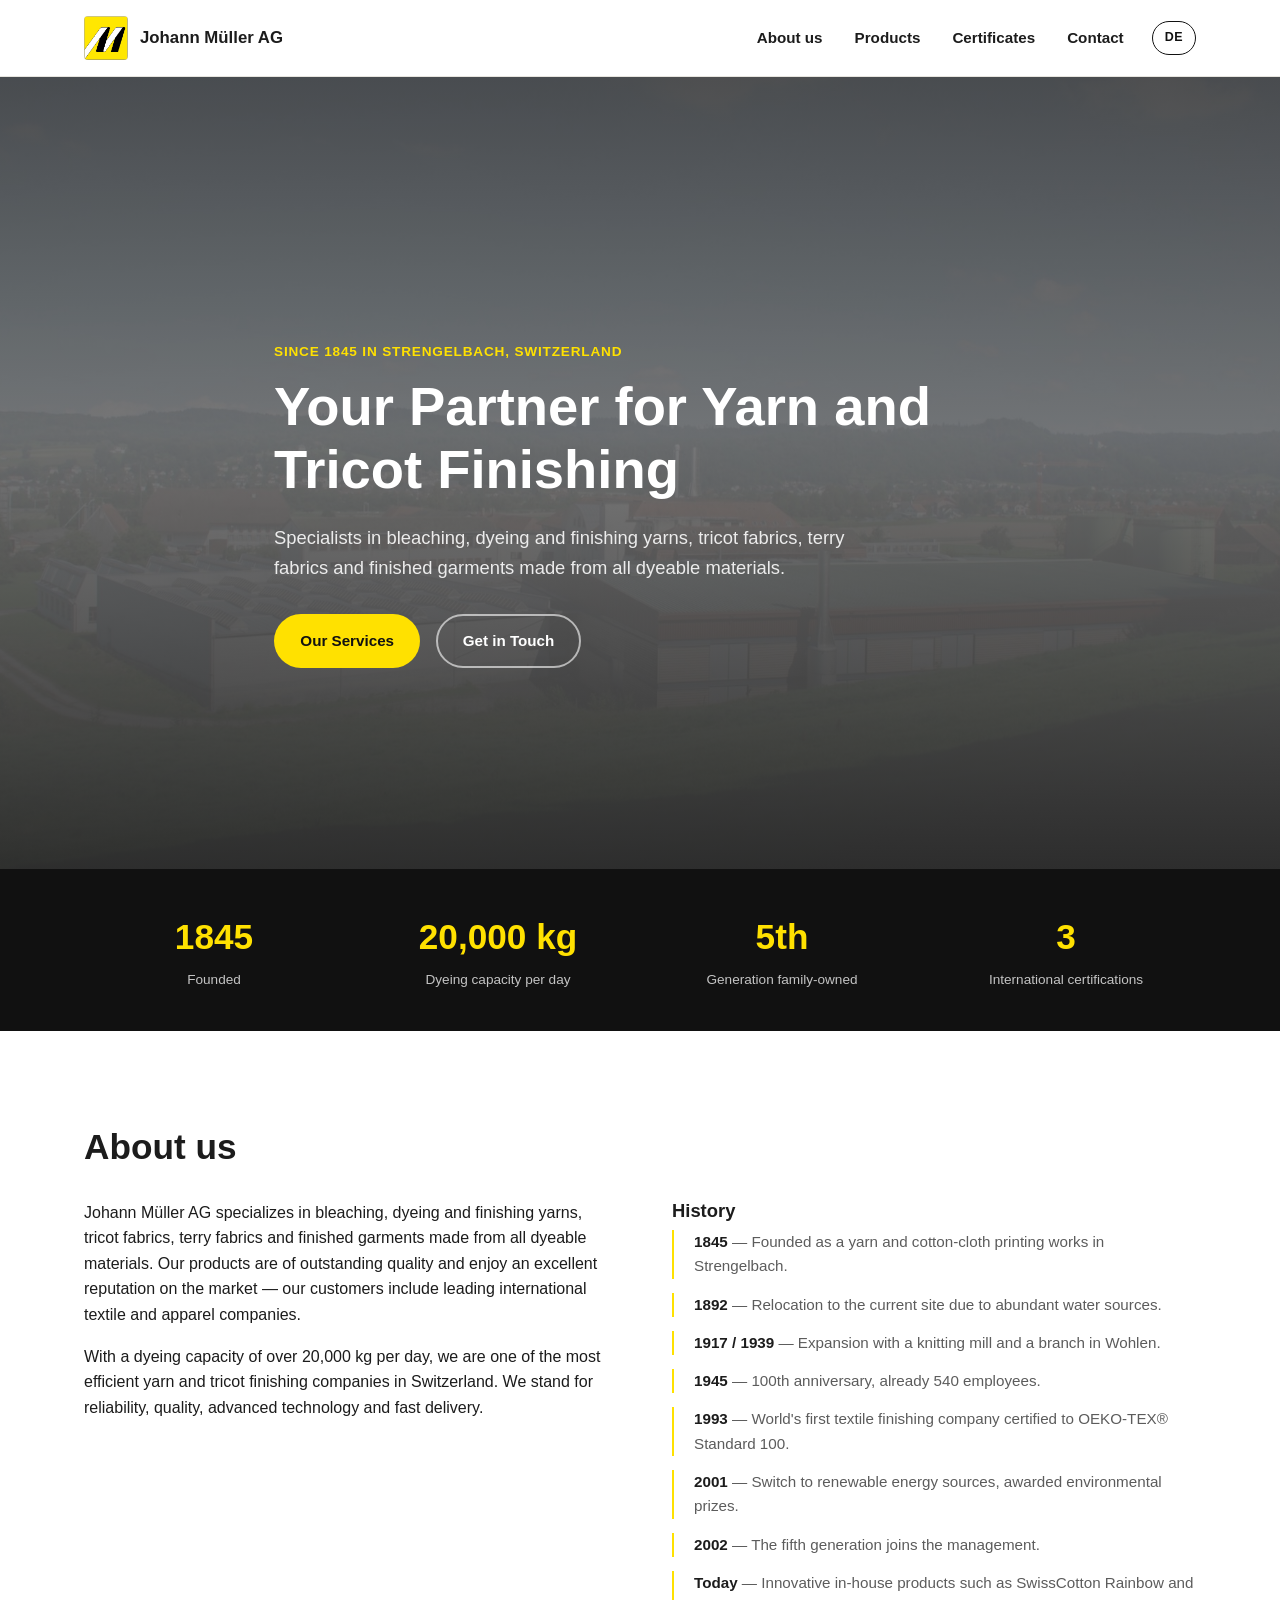
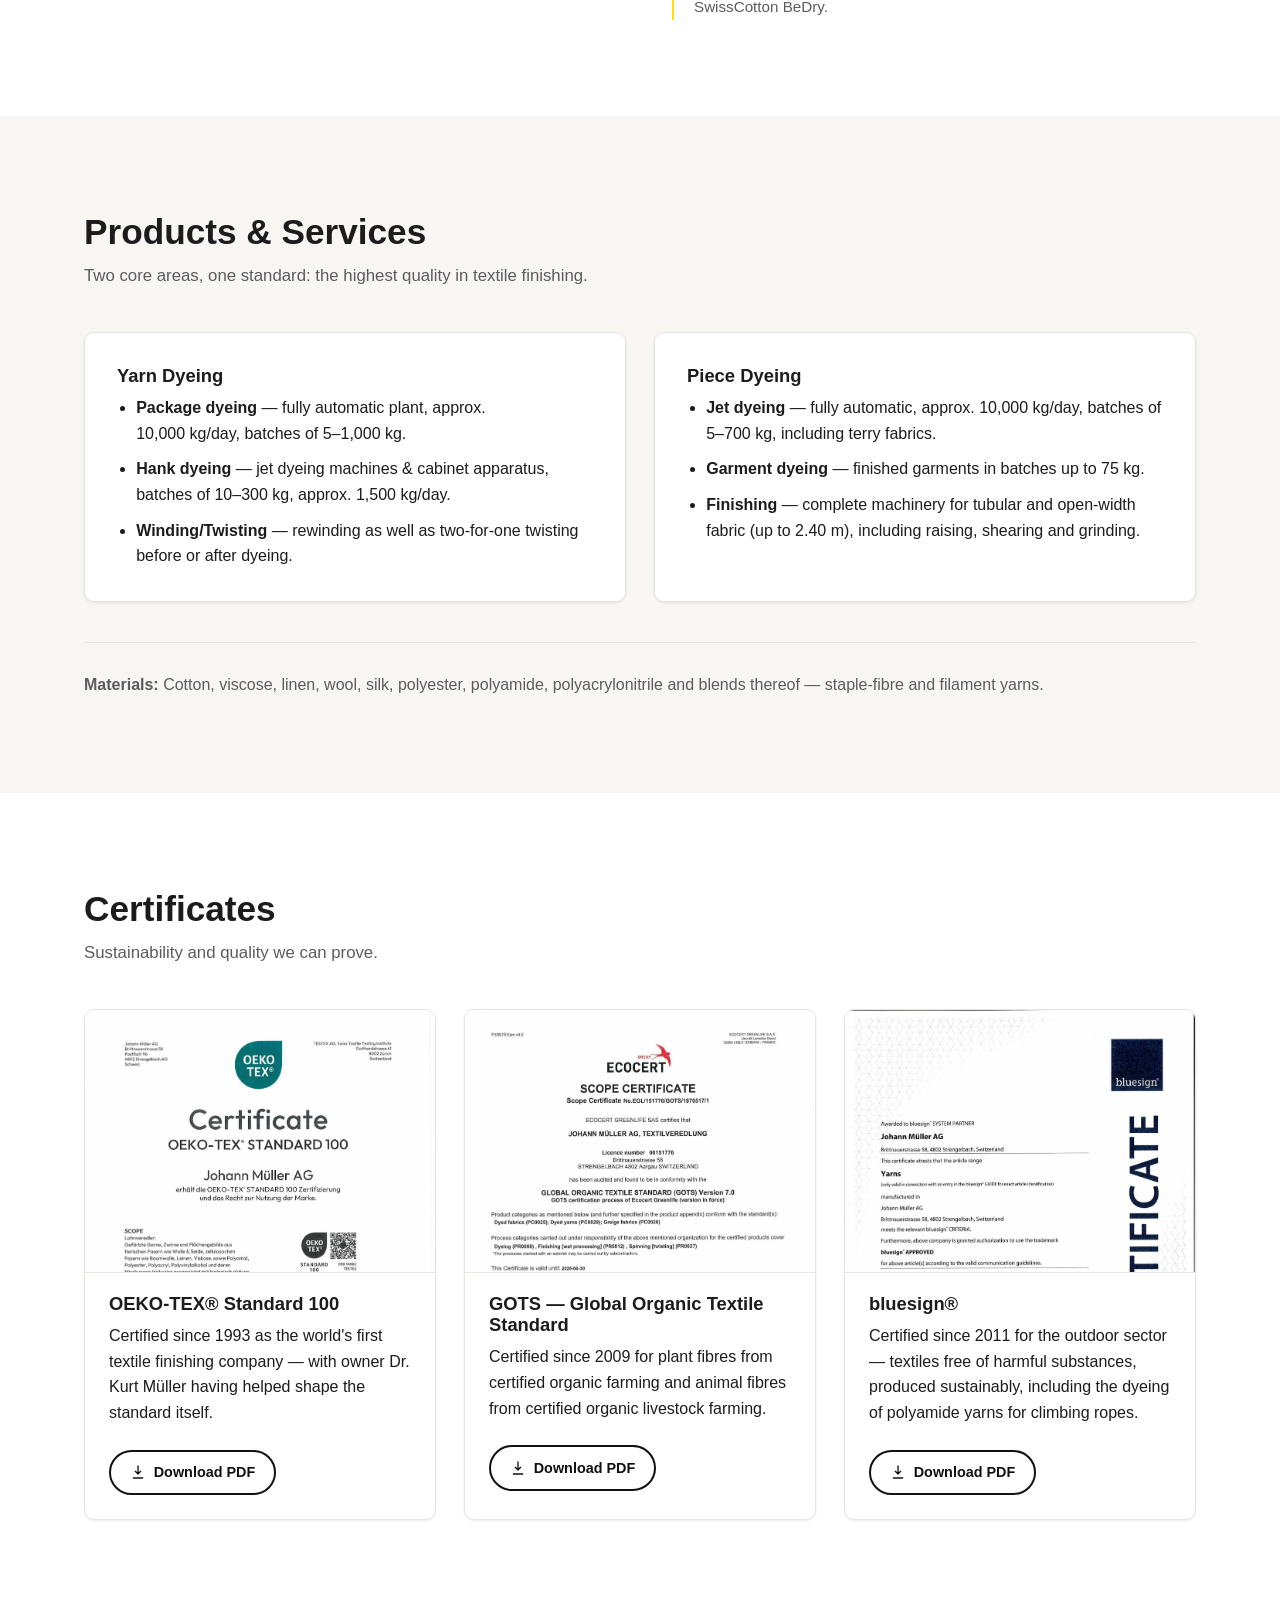
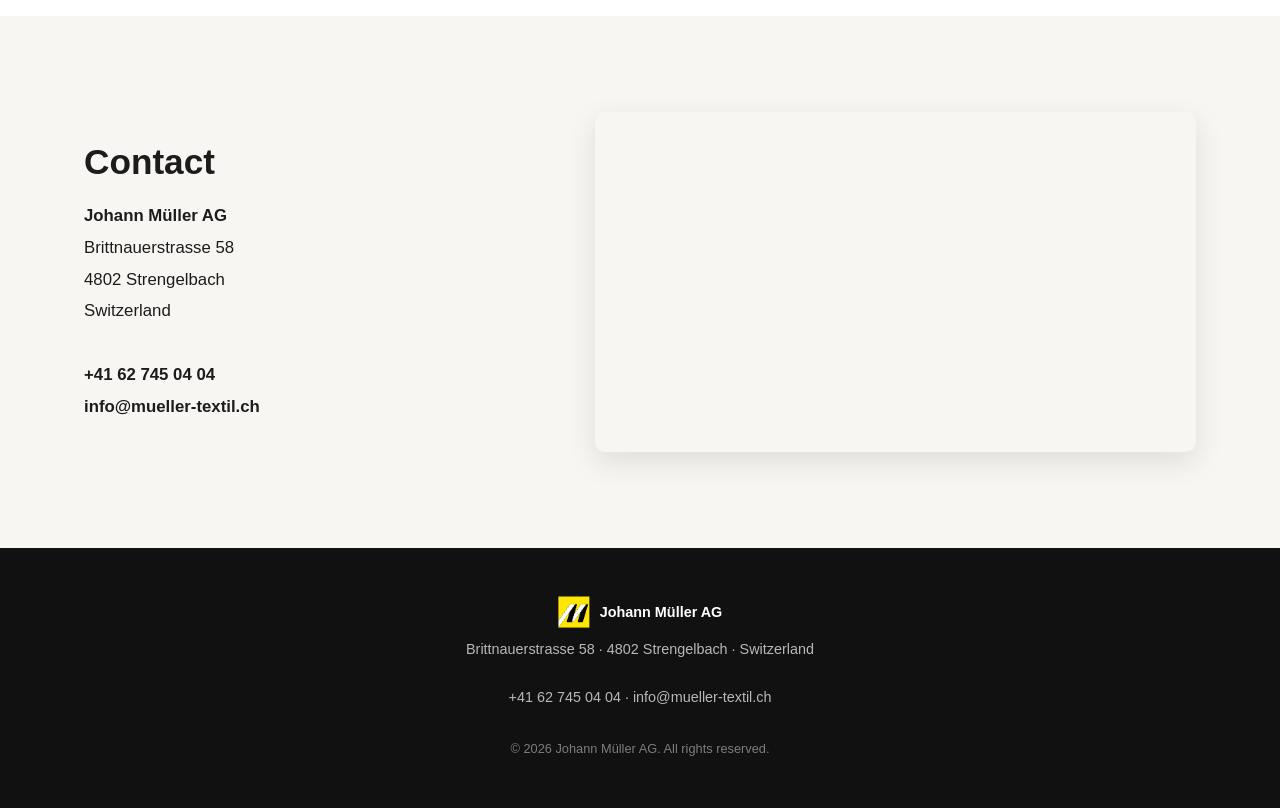
==== commit 27a1d4bd: "Revert "Redesign im editorialen Stil: Fraunces-Serife, Marker-Highlight, dunkle/helle Sektionen" Thi" ====
--- a/en/index.html
+++ b/en/index.html
@@ -11,9 +11,6 @@
 <link rel="apple-touch-icon" href="../assets/images/apple-touch-icon.png">
 <link rel="alternate" hreflang="de" href="../">
 <link rel="alternate" hreflang="en" href="./">
-<link rel="preconnect" href="https://fonts.googleapis.com">
-<link rel="preconnect" href="https://fonts.gstatic.com" crossorigin>
-<link href="https://fonts.googleapis.com/css2?family=Fraunces:opsz,wght@9..144,400;9..144,500;9..144,600;9..144,700&display=swap" rel="stylesheet">
 <link rel="stylesheet" href="../css/style.css">
 </head>
 <body>
@@ -22,28 +19,19 @@
 <header class="site-header">
 	<div class="container header-inner">
 		<a href="#top" class="brand">
-			<img src="../assets/images/logo.png" alt="Johann Müller AG" class="brand-logo" width="42" height="42">
-			<span class="brand-text">
-				<span class="brand-name">Johann Müller AG</span>
-				<span class="brand-est">Est. 1845</span>
-			</span>
+			<img src="../assets/images/logo.png" alt="Johann Müller AG" class="brand-logo" width="44" height="44">
+			<span class="brand-name">Johann&nbsp;Müller&nbsp;AG</span>
 		</a>
 		<div class="header-right">
 			<nav id="main-nav" class="main-nav">
 				<ul>
 					<li><a href="#about">About us</a></li>
-					<li><a href="#services">Services</a></li>
+					<li><a href="#products">Products</a></li>
 					<li><a href="#certificates">Certificates</a></li>
-					<li><a href="#history">History</a></li>
 					<li><a href="#contact">Contact</a></li>
 				</ul>
 			</nav>
-			<a href="tel:+41627450404" class="header-phone">
-				<svg viewBox="0 0 24 24" aria-hidden="true"><path d="M22 16.92v3a2 2 0 0 1-2.18 2 19.79 19.79 0 0 1-8.63-3.07 19.5 19.5 0 0 1-6-6 19.79 19.79 0 0 1-3.07-8.67A2 2 0 0 1 4.11 2h3a2 2 0 0 1 2 1.72c.127.96.361 1.903.7 2.81a2 2 0 0 1-.45 2.11L8.09 9.91a16 16 0 0 0 6 6l1.27-1.27a2 2 0 0 1 2.11-.45c.907.339 1.85.573 2.81.7A2 2 0 0 1 22 16.92z"/></svg>
-				+41&nbsp;62&nbsp;745&nbsp;04&nbsp;04
-			</a>
 			<a href="../" class="lang-switch" hreflang="de" lang="de" aria-label="Auf Deutsch wechseln">DE</a>
-			<a href="#contact" class="btn btn-primary header-cta">Get in Touch</a>
 			<button class="nav-toggle" type="button" aria-expanded="false" aria-controls="main-nav" aria-label="Open menu">
 				<span></span><span></span><span></span>
 			</button>
@@ -54,74 +42,72 @@
 <main id="main">
 
 	<section class="hero" id="top">
-		<svg class="hero-lines" viewBox="0 0 1160 500" preserveAspectRatio="none" aria-hidden="true">
-			<path d="M0,120 C 200,180 400,60 600,120 S 1000,180 1160,110" fill="none" stroke="#f0d525" stroke-width="1"/>
-			<path d="M0,380 C 220,320 420,440 640,380 S 1000,300 1160,360" fill="none" stroke="#f0d525" stroke-width="1"/>
-		</svg>
+		<div class="hero-bg" style="background-image:url('../assets/images/hero.jpg')" role="img" aria-label="Aerial view of the Johann Müller AG site in Strengelbach"></div>
+		<div class="hero-overlay"></div>
 		<div class="container hero-content">
-			<p class="eyebrow">Strengelbach, Switzerland — since 1845</p>
-			<h1>Your Partner for <span class="mark">Yarn and Tricot Finishing</span></h1>
-			<p class="lead">Five generations of bleaching, dyeing and finishing yarns, tricot fabrics, terry fabrics and finished garments made from all dyeable materials — with a capacity of over 20,000&nbsp;kg per day and the trust of leading international textile brands.</p>
+			<p class="eyebrow">Since 1845 in Strengelbach, Switzerland</p>
+			<h1>Your Partner for Yarn and Tricot Finishing</h1>
+			<p class="lead">Specialists in bleaching, dyeing and finishing yarns, tricot fabrics, terry fabrics and finished garments made from all dyeable materials.</p>
 			<div class="hero-actions">
-				<a href="#services" class="btn btn-primary">
-					Our Services
-					<svg viewBox="0 0 24 24" aria-hidden="true"><path d="M5 12h14m0 0-6-6m6 6-6 6"/></svg>
-				</a>
+				<a href="#products" class="btn btn-primary">Our Services</a>
 				<a href="#contact" class="btn btn-ghost">Get in Touch</a>
 			</div>
 		</div>
-		<div class="scroll-hint" aria-hidden="true">
-			<svg viewBox="0 0 24 24"><path d="M12 4v16m0 0-6-6m6 6 6-6"/></svg>
-		</div>
+	</section>
+
+	<section class="stats" aria-label="Key figures">
 		<div class="container stats-grid">
-			<div class="stat"><span class="stat-number">1845</span><span class="stat-label">Founded in Strengelbach</span></div>
+			<div class="stat"><span class="stat-number">1845</span><span class="stat-label">Founded</span></div>
 			<div class="stat"><span class="stat-number">20,000&nbsp;kg</span><span class="stat-label">Dyeing capacity per day</span></div>
-			<div class="stat"><span class="stat-number">5</span><span class="stat-label">Generations of the Müller family</span></div>
+			<div class="stat"><span class="stat-number">5th</span><span class="stat-label">Generation family-owned</span></div>
 			<div class="stat"><span class="stat-number">3</span><span class="stat-label">International certifications</span></div>
 		</div>
 	</section>
 
 	<section id="about" class="section">
-		<div class="container about-grid">
-			<div>
-				<p class="eyebrow">About us</p>
-				<h2>Precision in bleaching, dyeing and finishing.</h2>
-				<p>Johann Müller AG specializes in bleaching, dyeing and finishing yarns, tricot fabrics, terry fabrics and finished garments made from all dyeable materials. Our products are of outstanding quality and enjoy an excellent reputation on the market — our customers include leading international textile and apparel companies.</p>
-				<p>With a dyeing capacity of over 20,000&nbsp;kg per day, we are one of the most efficient yarn and tricot finishing companies in Switzerland.</p>
-				<ul class="tag-list">
-					<li>Reliability</li>
-					<li>Quality</li>
-					<li>Advanced Technology</li>
-					<li>Fast Delivery</li>
-				</ul>
+		<div class="container">
+			<h2>About us</h2>
+			<div class="two-col">
+				<div>
+					<p>Johann Müller AG specializes in bleaching, dyeing and finishing yarns, tricot fabrics, terry fabrics and finished garments made from all dyeable materials. Our products are of outstanding quality and enjoy an excellent reputation on the market — our customers include leading international textile and apparel companies.</p>
+					<p>With a dyeing capacity of over 20,000&nbsp;kg per day, we are one of the most efficient yarn and tricot finishing companies in Switzerland. We stand for reliability, quality, advanced technology and fast delivery.</p>
+				</div>
+				<div>
+					<h3>History</h3>
+					<ul class="timeline">
+						<li><strong>1845</strong> — Founded as a yarn and cotton-cloth printing works in Strengelbach.</li>
+						<li><strong>1892</strong> — Relocation to the current site due to abundant water sources.</li>
+						<li><strong>1917 / 1939</strong> — Expansion with a knitting mill and a branch in Wohlen.</li>
+						<li><strong>1945</strong> — 100th anniversary, already 540 employees.</li>
+						<li><strong>1993</strong> — World's first textile finishing company certified to OEKO-TEX® Standard 100.</li>
+						<li><strong>2001</strong> — Switch to renewable energy sources, awarded environmental prizes.</li>
+						<li><strong>2002</strong> — The fifth generation joins the management.</li>
+						<li><strong>Today</strong> — Innovative in-house products such as SwissCotton&nbsp;Rainbow and SwissCotton&nbsp;BeDry.</li>
+					</ul>
+				</div>
 			</div>
-			<figure class="image-card">
-				<img src="../assets/images/hero.jpg" alt="Aerial view of the Johann Müller AG site in Strengelbach" loading="lazy">
-				<figcaption>Our site in Strengelbach</figcaption>
-			</figure>
 		</div>
 	</section>
 
-	<section id="services" class="section section-dark">
+	<section id="products" class="section section-alt">
 		<div class="container">
-			<p class="eyebrow">Services</p>
-			<h2>Yarn Dyeing &amp; Piece Dyeing</h2>
+			<h2>Products &amp; Services</h2>
 			<p class="section-intro">Two core areas, one standard: the highest quality in textile finishing.</p>
 			<div class="cards">
 				<article class="card">
 					<h3>Yarn Dyeing</h3>
-					<ul class="check-list">
-						<li><svg viewBox="0 0 24 24" aria-hidden="true"><path d="M20 6 9 17l-5-5"/></svg><span><strong>Package dyeing</strong> — fully automatic plant, approx. 10,000&nbsp;kg/day, batches of 5–1,000&nbsp;kg.</span></li>
-						<li><svg viewBox="0 0 24 24" aria-hidden="true"><path d="M20 6 9 17l-5-5"/></svg><span><strong>Hank dyeing</strong> — jet dyeing machines &amp; cabinet apparatus, batches of 10–300&nbsp;kg, approx. 1,500&nbsp;kg/day.</span></li>
-						<li><svg viewBox="0 0 24 24" aria-hidden="true"><path d="M20 6 9 17l-5-5"/></svg><span><strong>Winding/Twisting</strong> — rewinding as well as two-for-one twisting before or after dyeing.</span></li>
+					<ul>
+						<li><strong>Package dyeing</strong> — fully automatic plant, approx. 10,000&nbsp;kg/day, batches of 5–1,000&nbsp;kg.</li>
+						<li><strong>Hank dyeing</strong> — jet dyeing machines &amp; cabinet apparatus, batches of 10–300&nbsp;kg, approx. 1,500&nbsp;kg/day.</li>
+						<li><strong>Winding/Twisting</strong> — rewinding as well as two-for-one twisting before or after dyeing.</li>
 					</ul>
 				</article>
 				<article class="card">
 					<h3>Piece Dyeing</h3>
-					<ul class="check-list">
-						<li><svg viewBox="0 0 24 24" aria-hidden="true"><path d="M20 6 9 17l-5-5"/></svg><span><strong>Jet dyeing</strong> — fully automatic, approx. 10,000&nbsp;kg/day, batches of 5–700&nbsp;kg, including terry fabrics.</span></li>
-						<li><svg viewBox="0 0 24 24" aria-hidden="true"><path d="M20 6 9 17l-5-5"/></svg><span><strong>Garment dyeing</strong> — finished garments in batches up to 75&nbsp;kg.</span></li>
-						<li><svg viewBox="0 0 24 24" aria-hidden="true"><path d="M20 6 9 17l-5-5"/></svg><span><strong>Finishing</strong> — complete machinery for tubular and open-width fabric (up to 2.40&nbsp;m), including raising, shearing and grinding.</span></li>
+					<ul>
+						<li><strong>Jet dyeing</strong> — fully automatic, approx. 10,000&nbsp;kg/day, batches of 5–700&nbsp;kg, including terry fabrics.</li>
+						<li><strong>Garment dyeing</strong> — finished garments in batches up to 75&nbsp;kg.</li>
+						<li><strong>Finishing</strong> — complete machinery for tubular and open-width fabric (up to 2.40&nbsp;m), including raising, shearing and grinding.</li>
 					</ul>
 				</article>
 			</div>
@@ -129,87 +115,46 @@
 		</div>
 	</section>
 
-	<section class="cta-banner">
-		<div class="container cta-inner">
-			<div>
-				<h2>Ready for your next inquiry?</h2>
-				<p>Call us directly or drop us a line — we typically reply within one business day.</p>
-			</div>
-			<a href="tel:+41627450404" class="btn btn-dark">
-				<svg viewBox="0 0 24 24" aria-hidden="true"><path d="M22 16.92v3a2 2 0 0 1-2.18 2 19.79 19.79 0 0 1-8.63-3.07 19.5 19.5 0 0 1-6-6 19.79 19.79 0 0 1-3.07-8.67A2 2 0 0 1 4.11 2h3a2 2 0 0 1 2 1.72c.127.96.361 1.903.7 2.81a2 2 0 0 1-.45 2.11L8.09 9.91a16 16 0 0 0 6 6l1.27-1.27a2 2 0 0 1 2.11-.45c.907.339 1.85.573 2.81.7A2 2 0 0 1 22 16.92z"/></svg>
-				Call now — +41&nbsp;62&nbsp;745&nbsp;04&nbsp;04
-			</a>
-		</div>
-	</section>
-
 	<section id="certificates" class="section">
 		<div class="container">
-			<p class="eyebrow">Certificates</p>
-			<h2>Sustainability we can prove.</h2>
+			<h2>Certificates</h2>
+			<p class="section-intro">Sustainability and quality we can prove.</p>
 			<div class="cert-grid">
 				<article class="cert-card">
 					<img src="../assets/certificates/Oeko-Tex-100.jpg" alt="OEKO-TEX® Standard 100 certificate of Johann Müller AG" loading="lazy">
-					<div class="cert-body">
-						<p class="cert-since">Certified since 1993</p>
-						<h3>OEKO-TEX® Standard 100</h3>
-						<p>Certified as the world's first textile finishing company — with owner Dr. Kurt Müller having helped shape the standard itself.</p>
-						<a class="btn btn-outline" href="../assets/certificates/Oeko-Tex-100.pdf" download>
-							<svg aria-hidden="true" viewBox="0 0 24 24"><path d="M12 3v12m0 0 4-4m-4 4-4-4M5 21h14"/></svg>
-							Download PDF
-						</a>
-					</div>
+					<h3>OEKO-TEX® Standard 100</h3>
+					<p>Certified since 1993 as the world's first textile finishing company — with owner Dr. Kurt Müller having helped shape the standard itself.</p>
+					<a class="btn btn-outline" href="../assets/certificates/Oeko-Tex-100.pdf" download>
+						<svg aria-hidden="true" viewBox="0 0 24 24"><path d="M12 3v12m0 0 4-4m-4 4-4-4M5 21h14"/></svg>
+						Download PDF
+					</a>
 				</article>
 				<article class="cert-card">
 					<img src="../assets/certificates/GOTS2025.jpg" alt="GOTS certificate of Johann Müller AG" loading="lazy">
-					<div class="cert-body">
-						<p class="cert-since">Certified since 2009</p>
-						<h3>GOTS — Global Organic Textile Standard</h3>
-						<p>Certified for plant fibres from certified organic farming and animal fibres from certified organic livestock farming.</p>
-						<a class="btn btn-outline" href="../assets/certificates/GOTS2025.pdf" download>
-							<svg aria-hidden="true" viewBox="0 0 24 24"><path d="M12 3v12m0 0 4-4m-4 4-4-4M5 21h14"/></svg>
-							Download PDF
-						</a>
-					</div>
+					<h3>GOTS — Global Organic Textile Standard</h3>
+					<p>Certified since 2009 for plant fibres from certified organic farming and animal fibres from certified organic livestock farming.</p>
+					<a class="btn btn-outline" href="../assets/certificates/GOTS2025.pdf" download>
+						<svg aria-hidden="true" viewBox="0 0 24 24"><path d="M12 3v12m0 0 4-4m-4 4-4-4M5 21h14"/></svg>
+						Download PDF
+					</a>
 				</article>
 				<article class="cert-card">
 					<img src="../assets/certificates/Bluesign2025.jpg" alt="bluesign® certificate of Johann Müller AG" loading="lazy">
-					<div class="cert-body">
-						<p class="cert-since">Certified since 2011</p>
-						<h3>bluesign®</h3>
-						<p>Certified for the outdoor sector — textiles free of harmful substances, produced sustainably, including the dyeing of polyamide yarns for climbing ropes.</p>
-						<a class="btn btn-outline" href="../assets/certificates/Bluesign2025.pdf" download>
-							<svg aria-hidden="true" viewBox="0 0 24 24"><path d="M12 3v12m0 0 4-4m-4 4-4-4M5 21h14"/></svg>
-							Download PDF
-						</a>
-					</div>
+					<h3>bluesign®</h3>
+					<p>Certified since 2011 for the outdoor sector — textiles free of harmful substances, produced sustainably, including the dyeing of polyamide yarns for climbing ropes.</p>
+					<a class="btn btn-outline" href="../assets/certificates/Bluesign2025.pdf" download>
+						<svg aria-hidden="true" viewBox="0 0 24 24"><path d="M12 3v12m0 0 4-4m-4 4-4-4M5 21h14"/></svg>
+						Download PDF
+					</a>
 				</article>
 			</div>
-		</div>
-	</section>
-
-	<section id="history" class="section section-dark">
-		<div class="container">
-			<p class="eyebrow">History</p>
-			<h2>Five Generations, One Family Business</h2>
-			<p class="section-intro">From a yarn and cotton-cloth printing works in 1845 to one of the most efficient yarn and tricot finishing companies in Switzerland — a journey through five generations of the Müller family.</p>
-			<ul class="timeline">
-				<li><span class="timeline-year">1845</span><span class="timeline-text">Founded as a yarn and cotton-cloth printing works in Strengelbach.</span></li>
-				<li><span class="timeline-year">1892</span><span class="timeline-text">Relocation to the current site due to abundant water sources.</span></li>
-				<li><span class="timeline-year">1917/1939</span><span class="timeline-text">Expansion with a knitting mill and a branch in Wohlen.</span></li>
-				<li><span class="timeline-year">1945</span><span class="timeline-text">100th anniversary, already 540 employees.</span></li>
-				<li><span class="timeline-year">1993</span><span class="timeline-text">World's first textile finishing company certified to OEKO-TEX® Standard 100.</span></li>
-				<li><span class="timeline-year">2001</span><span class="timeline-text">Switch to renewable energy sources, awarded environmental prizes.</span></li>
-				<li><span class="timeline-year">2002</span><span class="timeline-text">The fifth generation joins the management.</span></li>
-				<li><span class="timeline-year">Today</span><span class="timeline-text">Innovative in-house products such as SwissCotton&nbsp;Rainbow and SwissCotton&nbsp;BeDry.</span></li>
-			</ul>
 		</div>
 	</section>
 
 	<section id="contact" class="section section-alt">
 		<div class="container kontakt-grid">
 			<div>
-				<p class="eyebrow">Contact</p>
-				<h2>Let's talk about your project.</h2>
+				<h2>Contact</h2>
 				<address>
 					<strong>Johann Müller AG</strong><br>
 					Brittnauerstrasse 58<br>
@@ -230,7 +175,7 @@
 <footer class="site-footer">
 	<div class="container footer-inner">
 		<div class="footer-brand">
-			<img src="../assets/images/logo.png" alt="" width="28" height="28">
+			<img src="../assets/images/logo.png" alt="" width="32" height="32">
 			<span>Johann Müller AG</span>
 		</div>
 		<p>Brittnauerstrasse 58 · 4802 Strengelbach · Switzerland</p>
--- a/css/style.css
+++ b/css/style.css
@@ -1,28 +1,23 @@
 /* ==========================================================================
-   Johann Müller AG — Design Tokens
-   Editoriale Richtung: dunkles Grundthema, Fraunces als Headline-Serif,
-   warmes Gold/Gelb als Marker-Akzent, alternierende dunkle/helle Sektionen.
+   Johann Müller AG — Corporate Design Tokens
+   Farben aus Logo (Gelb/Schwarz) und Original-CSS (#febe00) abgeleitet.
    ========================================================================== */
 :root {
-	--color-brand-yellow: #f0d525;
-	--color-brand-yellow-dark: #d9bf1a;
-	--color-dark: #121210;
-	--color-cream: #faf7ee;
-	--color-cream-alt: #f1ecdd;
-	--color-text: #1c1a14;
-	--color-text-muted: #6b6759;
-	--color-on-dark: #f5f2e7;
-	--color-on-dark-muted: #a9a596;
-	--color-border: #e6e1d0;
-	--color-border-dark: #2b2b21;
-
-	--font-serif: "Fraunces", Georgia, "Times New Roman", serif;
+	--color-brand-yellow: #ffe100;
+	--color-brand-yellow-dark: #e0c400;
+	--color-brand-black: #111111;
+	--color-text: #1c1c1c;
+	--color-text-muted: #5c5c5c;
+	--color-bg: #ffffff;
+	--color-bg-alt: #f7f6f2;
+	--color-border: #e7e5df;
+
 	--font-sans: -apple-system, BlinkMacSystemFont, "Segoe UI", Roboto, Helvetica, Arial, sans-serif;
 
 	--container-width: 1160px;
 	--radius: 10px;
 	--shadow-sm: 0 1px 3px rgba(0, 0, 0, 0.08);
-	--shadow-md: 0 16px 40px rgba(0, 0, 0, 0.16);
+	--shadow-md: 0 10px 30px rgba(0, 0, 0, 0.10);
 }
 
 *, *::before, *::after { box-sizing: border-box; }
@@ -37,23 +32,19 @@
 	margin: 0;
 	font-family: var(--font-sans);
 	color: var(--color-text);
-	background: var(--color-cream);
+	background: var(--color-bg);
 	line-height: 1.6;
 	-webkit-font-smoothing: antialiased;
 }
 
 img { max-width: 100%; display: block; }
+
 a { color: inherit; }
 
-h1, h2, h3 {
-	font-family: var(--font-serif);
-	line-height: 1.1;
-	font-weight: 600;
-	margin: 0 0 0.5em;
-}
-h1 { font-size: clamp(2.2rem, 5vw, 3.8rem); font-weight: 500; }
-h2 { font-size: clamp(1.8rem, 3.4vw, 2.6rem); }
-h3 { font-size: 1.3rem; font-weight: 600; }
+h1, h2, h3 { line-height: 1.15; font-weight: 700; margin: 0 0 0.5em; }
+h1 { font-size: clamp(2rem, 4.5vw, 3.4rem); }
+h2 { font-size: clamp(1.6rem, 3vw, 2.2rem); }
+h3 { font-size: 1.15rem; }
 p { margin: 0 0 1em; }
 p:last-child { margin-bottom: 0; }
 
@@ -68,41 +59,13 @@
 	left: -999px;
 	top: auto;
 	background: var(--color-brand-yellow);
-	color: var(--color-dark);
+	color: var(--color-brand-black);
 	padding: 12px 20px;
 	z-index: 1000;
-	font-weight: 700;
+	font-weight: 600;
 	border-radius: 0 0 8px 0;
 }
 .skip-link:focus { left: 0; top: 0; }
-
-.mark {
-	background: var(--color-brand-yellow);
-	color: var(--color-dark);
-	padding: 0 0.15em;
-	box-decoration-break: clone;
-	-webkit-box-decoration-break: clone;
-}
-
-.eyebrow {
-	display: flex;
-	align-items: center;
-	gap: 12px;
-	font-weight: 700;
-	letter-spacing: 0.12em;
-	text-transform: uppercase;
-	font-size: 0.78rem;
-	margin: 0 0 1.1em;
-	color: var(--color-brand-yellow-dark);
-}
-.eyebrow::before {
-	content: "";
-	width: 28px;
-	height: 1.5px;
-	background: currentColor;
-	flex: none;
-}
-.section-alt .eyebrow, .section-light .eyebrow { color: #a68f00; }
 
 /* ---------- Buttons ---------- */
 .btn {
@@ -114,77 +77,95 @@
 	font-weight: 600;
 	font-size: 0.95rem;
 	text-decoration: none;
-	border: 1.5px solid transparent;
+	border: 2px solid transparent;
 	cursor: pointer;
 	transition: transform 0.15s ease, box-shadow 0.15s ease, background-color 0.15s ease, color 0.15s ease;
 }
 .btn svg { width: 16px; height: 16px; fill: none; stroke: currentColor; stroke-width: 2; stroke-linecap: round; stroke-linejoin: round; }
 .btn:hover { transform: translateY(-2px); }
 
-.btn-primary { background: var(--color-brand-yellow); color: var(--color-dark); }
+.btn-primary {
+	background: var(--color-brand-yellow);
+	color: var(--color-brand-black);
+}
 .btn-primary:hover { background: var(--color-brand-yellow-dark); box-shadow: var(--shadow-md); }
 
-.btn-ghost { background: transparent; border-color: rgba(245, 242, 231, 0.4); color: var(--color-on-dark); }
-.btn-ghost:hover { background: rgba(245, 242, 231, 0.1); border-color: rgba(245, 242, 231, 0.7); }
-
-.btn-outline { background: transparent; border-color: var(--color-dark); color: var(--color-dark); padding: 0.65em 1.3em; font-size: 0.9rem; }
-.btn-outline:hover { background: var(--color-dark); color: var(--color-cream); }
-
-.btn-dark { background: var(--color-dark); color: var(--color-cream); }
-.btn-dark:hover { background: #000; box-shadow: var(--shadow-md); }
+.btn-ghost {
+	background: transparent;
+	border-color: rgba(255, 255, 255, 0.6);
+	color: #fff;
+}
+.btn-ghost:hover { background: rgba(255, 255, 255, 0.12); }
+
+.btn-outline {
+	background: transparent;
+	border-color: var(--color-brand-black);
+	color: var(--color-brand-black);
+	padding: 0.65em 1.3em;
+	font-size: 0.9rem;
+}
+.btn-outline:hover { background: var(--color-brand-black); color: #fff; }
 
 /* ---------- Header ---------- */
 .site-header {
 	position: sticky;
 	top: 0;
 	z-index: 100;
-	background: rgba(250, 247, 238, 0.9);
+	background: rgba(255, 255, 255, 0.92);
 	backdrop-filter: saturate(180%) blur(10px);
 	border-bottom: 1px solid var(--color-border);
 }
-.header-inner { display: flex; align-items: center; justify-content: space-between; height: 84px; gap: 24px; }
-.brand { display: flex; align-items: center; gap: 12px; text-decoration: none; color: var(--color-text); }
-.brand-logo { border-radius: 4px; flex: none; }
-.brand-text { display: flex; flex-direction: column; line-height: 1.25; }
-.brand-name { font-family: var(--font-serif); font-weight: 600; font-size: 1.05rem; }
-.brand-est { font-size: 0.68rem; letter-spacing: 0.14em; text-transform: uppercase; color: var(--color-text-muted); }
-
-.header-right { display: flex; align-items: center; gap: 26px; }
-
-.header-phone {
-	display: flex;
-	align-items: center;
-	gap: 6px;
-	font-size: 0.88rem;
-	font-weight: 600;
+.header-inner {
+	display: flex;
+	align-items: center;
+	justify-content: space-between;
+	height: 76px;
+}
+.brand {
+	display: flex;
+	align-items: center;
+	gap: 12px;
 	text-decoration: none;
 	color: var(--color-text);
-	white-space: nowrap;
-}
-.header-phone svg { width: 15px; height: 15px; stroke: var(--color-brand-yellow-dark); fill: none; stroke-width: 2; }
+	font-weight: 700;
+	font-size: 1.05rem;
+}
+.brand-logo { border-radius: 4px; }
+
+.header-right {
+	display: flex;
+	align-items: center;
+	gap: 28px;
+}
 
 .lang-switch {
 	display: inline-flex;
 	align-items: center;
 	justify-content: center;
-	min-width: 40px;
-	padding: 5px 11px;
+	min-width: 42px;
+	padding: 6px 12px;
 	border-radius: 999px;
-	border: 1.5px solid var(--color-text);
+	border: 1.5px solid var(--color-brand-black);
 	font-weight: 700;
-	font-size: 0.75rem;
-	letter-spacing: 0.03em;
+	font-size: 0.78rem;
+	letter-spacing: 0.04em;
 	text-decoration: none;
-	color: var(--color-text);
+	color: var(--color-brand-black);
 	transition: background-color 0.15s ease, color 0.15s ease;
 }
-.lang-switch:hover { background: var(--color-text); color: var(--color-cream); }
-
-.main-nav ul { display: flex; gap: 28px; list-style: none; margin: 0; padding: 0; }
+.lang-switch:hover { background: var(--color-brand-black); color: #fff; }
+
+.main-nav ul {
+	display: flex;
+	gap: 32px;
+	list-style: none;
+	margin: 0;
+	padding: 0;
+}
 .main-nav a {
 	text-decoration: none;
 	font-weight: 600;
-	font-size: 0.9rem;
+	font-size: 0.95rem;
 	color: var(--color-text);
 	position: relative;
 	padding: 4px 0;
@@ -210,136 +191,155 @@
 	background: none;
 	border: none;
 	cursor: pointer;
-	flex: none;
-}
-.nav-toggle span { display: block; width: 24px; height: 2px; background: var(--color-text); transition: transform 0.2s ease, opacity 0.2s ease; }
-
-@media (max-width: 900px) {
-	.header-phone { display: none; }
+}
+.nav-toggle span {
+	display: block;
+	width: 24px;
+	height: 2px;
+	background: var(--color-brand-black);
+	transition: transform 0.2s ease, opacity 0.2s ease;
 }
 
 @media (max-width: 760px) {
-	.header-right { gap: 12px; }
+	.header-right { gap: 14px; }
 	.nav-toggle { display: flex; }
 	.main-nav {
 		position: absolute;
-		top: 84px;
+		top: 76px;
 		left: 0;
 		right: 0;
-		background: var(--color-cream);
+		background: #fff;
 		border-bottom: 1px solid var(--color-border);
 		max-height: 0;
 		overflow: hidden;
 		transition: max-height 0.25s ease;
 	}
-	.main-nav.is-open { max-height: 360px; }
-	.main-nav ul { flex-direction: column; gap: 0; padding: 8px 24px 20px; }
+	.main-nav.is-open { max-height: 320px; }
+	.main-nav ul {
+		flex-direction: column;
+		gap: 0;
+		padding: 8px 24px 20px;
+	}
 	.main-nav li { border-top: 1px solid var(--color-border); }
 	.main-nav a { display: block; padding: 14px 0; }
 	.nav-toggle[aria-expanded="true"] span:nth-child(1) { transform: translateY(7px) rotate(45deg); }
 	.nav-toggle[aria-expanded="true"] span:nth-child(2) { opacity: 0; }
 	.nav-toggle[aria-expanded="true"] span:nth-child(3) { transform: translateY(-7px) rotate(-45deg); }
-	.header-cta { display: none; }
 }
 
 /* ---------- Hero ---------- */
 .hero {
 	position: relative;
-	background: var(--color-dark);
-	color: var(--color-on-dark);
+	min-height: 88vh;
+	display: flex;
+	align-items: center;
+	color: #fff;
 	overflow: hidden;
-	padding-bottom: 64px;
-}
-.hero-lines {
+}
+.hero-bg {
 	position: absolute;
 	inset: 0;
-	opacity: 0.35;
-	pointer-events: none;
-}
-.hero-content { position: relative; padding: 120px 24px 40px; max-width: 780px; }
-.hero h1 { margin-bottom: 0.35em; }
-.hero .lead { font-size: 1.1rem; color: var(--color-on-dark-muted); max-width: 620px; }
+	background-size: cover;
+	background-position: center;
+	transform: scale(1.05);
+}
+.hero-overlay {
+	position: absolute;
+	inset: 0;
+	background: linear-gradient(180deg, rgba(17,17,17,0.72) 0%, rgba(17,17,17,0.55) 45%, rgba(17,17,17,0.85) 100%);
+}
+.hero-content { position: relative; padding: 140px 24px 80px; max-width: 780px; }
+.eyebrow {
+	display: inline-block;
+	color: var(--color-brand-yellow);
+	font-weight: 700;
+	letter-spacing: 0.06em;
+	text-transform: uppercase;
+	font-size: 0.85rem;
+	margin-bottom: 1em;
+}
+.hero h1 { margin-bottom: 0.4em; }
+.hero .lead { font-size: 1.15rem; color: rgba(255,255,255,0.88); max-width: 620px; }
 .hero-actions { display: flex; gap: 16px; flex-wrap: wrap; margin-top: 2em; }
 
-.scroll-hint {
-	position: relative;
-	display: flex;
-	justify-content: center;
-	padding-top: 40px;
-	color: var(--color-on-dark-muted);
-}
-.scroll-hint svg { width: 20px; height: 20px; stroke: currentColor; fill: none; stroke-width: 2; animation: bob 2.2s ease-in-out infinite; }
-@keyframes bob { 0%, 100% { transform: translateY(0); } 50% { transform: translateY(6px); } }
-
 /* ---------- Stats ---------- */
-.stats { background: var(--color-dark); color: var(--color-on-dark); padding: 0 0 72px; border-top: 1px solid var(--color-border-dark); margin-top: 8px; }
-.stats-grid { display: grid; grid-template-columns: repeat(4, 1fr); gap: 24px; text-align: left; padding-top: 40px; }
-.stat { display: flex; flex-direction: column; gap: 6px; }
-.stat-number { font-family: var(--font-serif); font-size: clamp(1.6rem, 3vw, 2.3rem); font-weight: 600; color: var(--color-brand-yellow); }
-.stat-label { font-size: 0.75rem; letter-spacing: 0.06em; text-transform: uppercase; color: var(--color-on-dark-muted); }
+.stats { background: var(--color-brand-black); color: #fff; padding: 40px 0; }
+.stats-grid {
+	display: grid;
+	grid-template-columns: repeat(4, 1fr);
+	gap: 24px;
+	text-align: center;
+}
+.stat { display: flex; flex-direction: column; gap: 4px; }
+.stat-number { font-size: clamp(1.5rem, 3vw, 2.2rem); font-weight: 800; color: var(--color-brand-yellow); }
+.stat-label { font-size: 0.85rem; color: rgba(255,255,255,0.75); }
 
 @media (max-width: 700px) {
 	.stats-grid { grid-template-columns: repeat(2, 1fr); }
 }
 
 /* ---------- Sections ---------- */
-.section { padding: 100px 0; }
-.section-dark { background: var(--color-dark); color: var(--color-on-dark); }
-.section-alt { background: var(--color-cream-alt); }
-.section-intro { color: var(--color-text-muted); font-size: 1.05rem; margin-top: -0.6em; margin-bottom: 2.5em; max-width: 640px; }
-.section-dark .section-intro { color: var(--color-on-dark-muted); }
-
-/* ---------- About ---------- */
-.about-grid { display: grid; grid-template-columns: 1.05fr 0.95fr; gap: 56px; align-items: center; }
-@media (max-width: 860px) {
-	.about-grid { grid-template-columns: 1fr; gap: 36px; }
-}
-.tag-list { list-style: none; display: flex; flex-wrap: wrap; gap: 10px; margin: 1.8em 0 0; padding: 0; }
-.tag-list li {
-	font-size: 0.82rem;
-	font-weight: 600;
-	padding: 8px 16px;
-	border-radius: 999px;
-	background: var(--color-cream);
+.section { padding: 96px 0; }
+.section-alt { background: var(--color-bg-alt); }
+.section-intro { color: var(--color-text-muted); font-size: 1.05rem; margin-top: -0.4em; margin-bottom: 2.5em; max-width: 640px; }
+
+.two-col {
+	display: grid;
+	grid-template-columns: 1fr 1fr;
+	gap: 64px;
+	margin-top: 2em;
+	align-items: start;
+}
+@media (max-width: 800px) {
+	.two-col { grid-template-columns: 1fr; gap: 40px; }
+}
+
+.timeline { list-style: none; margin: 0; padding: 0; display: flex; flex-direction: column; gap: 14px; }
+.timeline li {
+	padding-left: 20px;
+	border-left: 2px solid var(--color-brand-yellow);
+	font-size: 0.95rem;
+	color: var(--color-text-muted);
+}
+.timeline strong { color: var(--color-text); }
+
+/* ---------- Product cards ---------- */
+.cards {
+	display: grid;
+	grid-template-columns: repeat(2, 1fr);
+	gap: 28px;
+	margin-top: 2em;
+}
+@media (max-width: 760px) {
+	.cards { grid-template-columns: 1fr; }
+}
+.card {
+	background: #fff;
 	border: 1px solid var(--color-border);
-	color: var(--color-text);
-}
-.image-card { border-radius: var(--radius); overflow: hidden; box-shadow: var(--shadow-md); border: 1px solid var(--color-border); }
-.image-card img { aspect-ratio: 4/3; object-fit: cover; }
-.image-card figcaption {
-	background: var(--color-dark);
-	color: var(--color-on-dark-muted);
-	font-size: 0.82rem;
-	padding: 14px 18px;
-	border-top: 3px solid var(--color-brand-yellow);
-}
-
-/* ---------- Leistungen / check list ---------- */
-.cards { display: grid; grid-template-columns: repeat(2, 1fr); gap: 28px; margin-top: 2em; }
-@media (max-width: 760px) { .cards { grid-template-columns: 1fr; } }
-.card {
-	background: rgba(245, 242, 231, 0.04);
-	border: 1px solid var(--color-border-dark);
 	border-radius: var(--radius);
 	padding: 32px;
-}
-.check-list { list-style: none; margin: 0; padding: 0; display: flex; flex-direction: column; gap: 14px; }
-.check-list li { display: flex; gap: 10px; align-items: flex-start; color: var(--color-on-dark-muted); }
-.check-list li strong { color: var(--color-on-dark); }
-.check-list svg { width: 18px; height: 18px; flex: none; margin-top: 3px; stroke: var(--color-brand-yellow); fill: none; stroke-width: 2.4; stroke-linecap: round; stroke-linejoin: round; }
-.materials { margin-top: 2.5em; padding-top: 1.8em; border-top: 1px solid var(--color-border-dark); color: var(--color-on-dark-muted); }
-
-/* ---------- CTA banner ---------- */
-.cta-banner { background: var(--color-brand-yellow); color: var(--color-dark); padding: 64px 0; }
-.cta-inner { display: flex; align-items: center; justify-content: space-between; gap: 32px; flex-wrap: wrap; }
-.cta-inner h2 { margin-bottom: 0.25em; }
-.cta-inner p { color: rgba(18, 18, 16, 0.72); max-width: 480px; }
+	box-shadow: var(--shadow-sm);
+}
+.card ul { margin: 0; padding-left: 1.2em; display: flex; flex-direction: column; gap: 10px; }
+.materials {
+	margin-top: 2.5em;
+	padding-top: 1.8em;
+	border-top: 1px solid var(--color-border);
+	color: var(--color-text-muted);
+}
 
 /* ---------- Certificates ---------- */
-.cert-grid { display: grid; grid-template-columns: repeat(3, 1fr); gap: 28px; margin-top: 2em; }
-@media (max-width: 900px) { .cert-grid { grid-template-columns: 1fr; } }
+.cert-grid {
+	display: grid;
+	grid-template-columns: repeat(3, 1fr);
+	gap: 28px;
+	margin-top: 2em;
+}
+@media (max-width: 900px) {
+	.cert-grid { grid-template-columns: 1fr; }
+}
 .cert-card {
-	background: var(--color-cream);
+	background: #fff;
 	border: 1px solid var(--color-border);
 	border-radius: var(--radius);
 	overflow: hidden;
@@ -352,41 +352,32 @@
 	aspect-ratio: 4/3;
 	object-fit: cover;
 	object-position: top;
-	background: var(--color-cream-alt);
+	background: var(--color-bg-alt);
 	border-bottom: 1px solid var(--color-border);
 }
-.cert-body { padding: 20px 24px 24px; display: flex; flex-direction: column; gap: 4px; }
-.cert-since { font-size: 0.72rem; font-weight: 700; letter-spacing: 0.1em; text-transform: uppercase; color: var(--color-brand-yellow-dark); margin-bottom: 6px; }
-.cert-card .btn { margin-top: 12px; align-self: flex-start; }
-
-/* ---------- Geschichte / Timeline ---------- */
-.timeline { list-style: none; margin: 2.4em 0 0; padding: 0; display: flex; flex-direction: column; }
-.timeline li {
-	display: grid;
-	grid-template-columns: 110px 1fr;
-	gap: 24px;
-	padding: 18px 0;
-	border-top: 1px solid var(--color-border-dark);
-}
-.timeline li:last-child { border-bottom: 1px solid var(--color-border-dark); }
-.timeline-year { font-family: var(--font-serif); font-weight: 600; color: var(--color-brand-yellow); font-size: 1.05rem; }
-.timeline-text { color: var(--color-on-dark-muted); }
-@media (max-width: 600px) {
-	.timeline li { grid-template-columns: 1fr; gap: 4px; }
-}
+.cert-card h3, .cert-card p, .cert-card .btn { margin-left: 24px; margin-right: 24px; }
+.cert-card h3 { margin-top: 20px; }
+.cert-card .btn { margin-top: 8px; margin-bottom: 24px; align-self: flex-start; }
 
 /* ---------- Contact ---------- */
-.kontakt-grid { display: grid; grid-template-columns: 1fr 1.3fr; gap: 48px; align-items: center; }
-@media (max-width: 800px) { .kontakt-grid { grid-template-columns: 1fr; } }
+.kontakt-grid {
+	display: grid;
+	grid-template-columns: 1fr 1.3fr;
+	gap: 48px;
+	align-items: center;
+}
+@media (max-width: 800px) {
+	.kontakt-grid { grid-template-columns: 1fr; }
+}
 address { font-style: normal; font-size: 1.05rem; line-height: 1.9; }
 address a { text-decoration: none; font-weight: 600; }
 address a:hover { text-decoration: underline; }
-.map-wrap { border-radius: var(--radius); overflow: hidden; box-shadow: var(--shadow-md); line-height: 0; border: 1px solid var(--color-border); }
+.map-wrap { border-radius: var(--radius); overflow: hidden; box-shadow: var(--shadow-md); line-height: 0; }
 
 /* ---------- Footer ---------- */
-.site-footer { background: var(--color-dark); color: var(--color-on-dark-muted); padding: 48px 0; }
+.site-footer { background: var(--color-brand-black); color: rgba(255,255,255,0.7); padding: 48px 0; }
 .footer-inner { text-align: center; display: flex; flex-direction: column; align-items: center; gap: 10px; font-size: 0.9rem; }
-.footer-brand { display: flex; align-items: center; gap: 10px; color: var(--color-on-dark); font-weight: 700; font-family: var(--font-serif); }
+.footer-brand { display: flex; align-items: center; gap: 10px; color: #fff; font-weight: 700; }
 .footer-inner a { text-decoration: none; }
 .footer-inner a:hover { text-decoration: underline; }
-.copyright { color: #6d6a5f; font-size: 0.8rem; margin-top: 6px; }
+.copyright { color: rgba(255,255,255,0.45); font-size: 0.8rem; margin-top: 6px; }
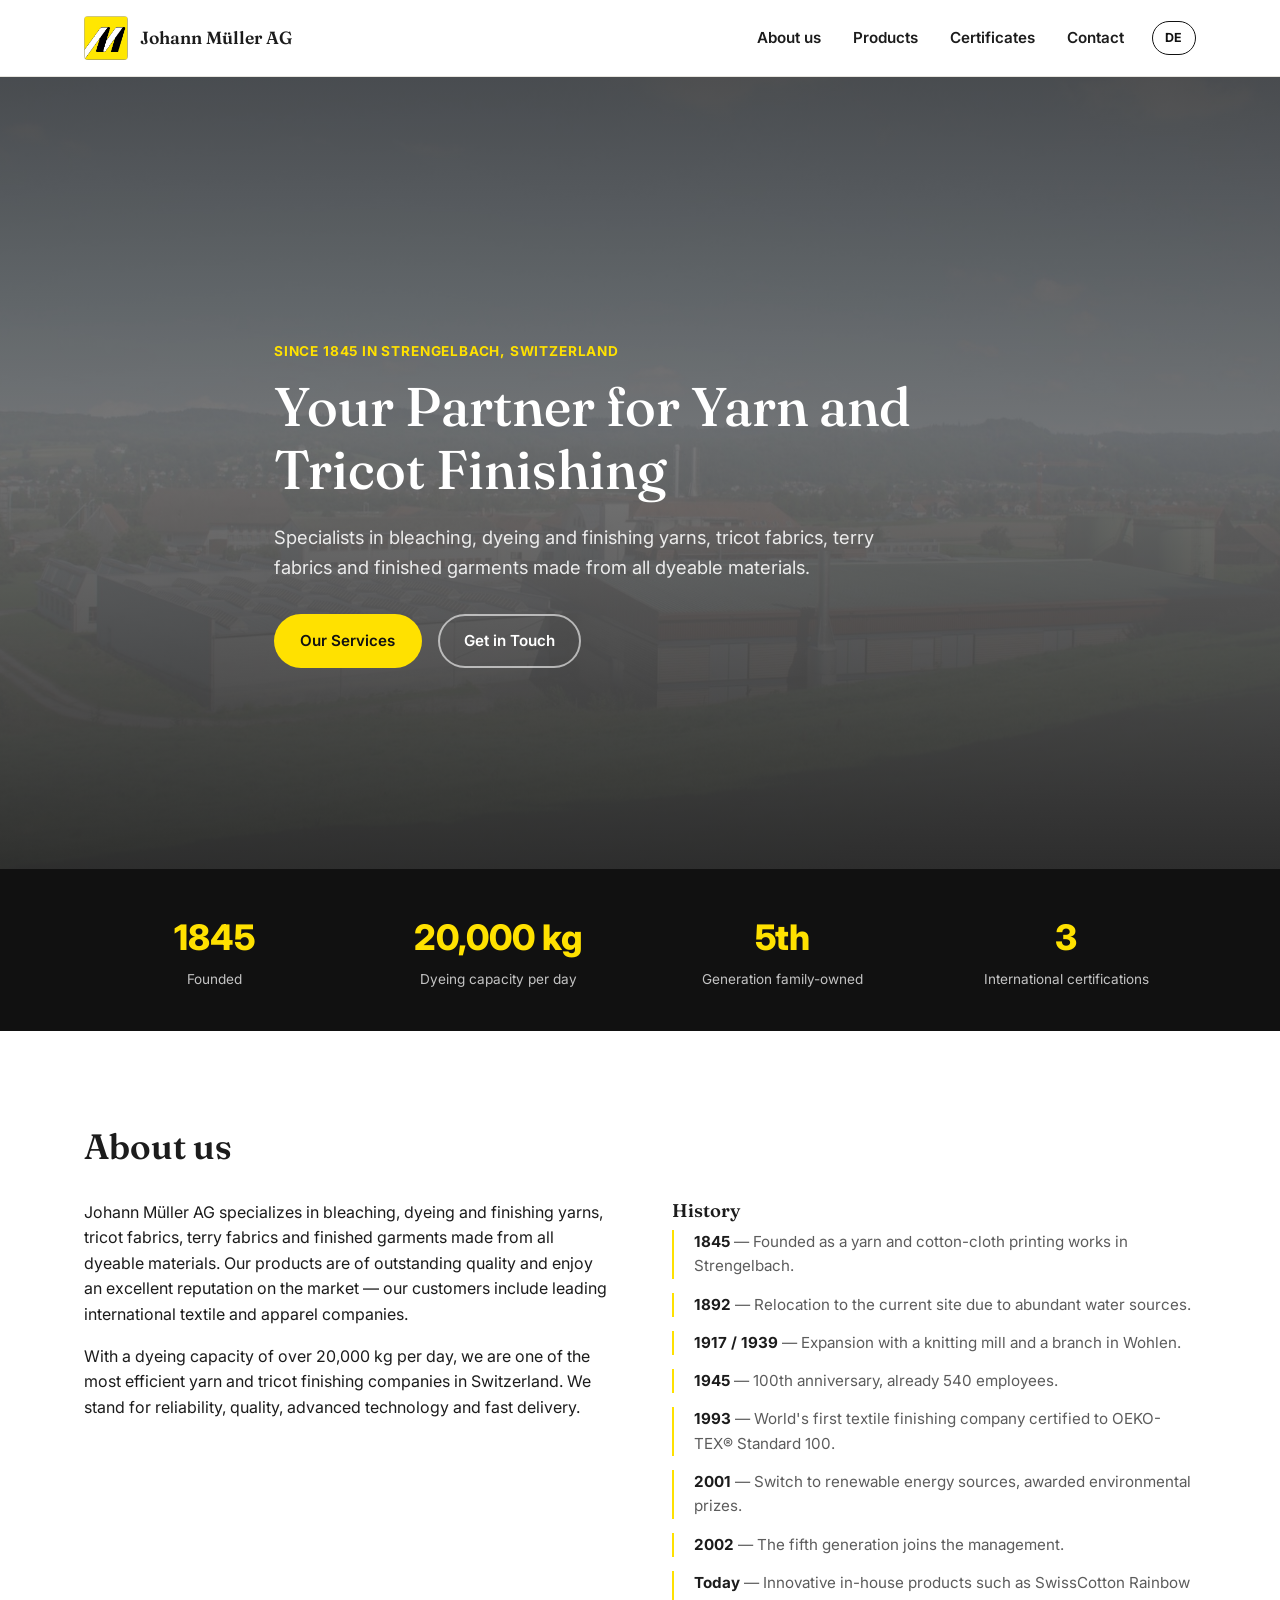
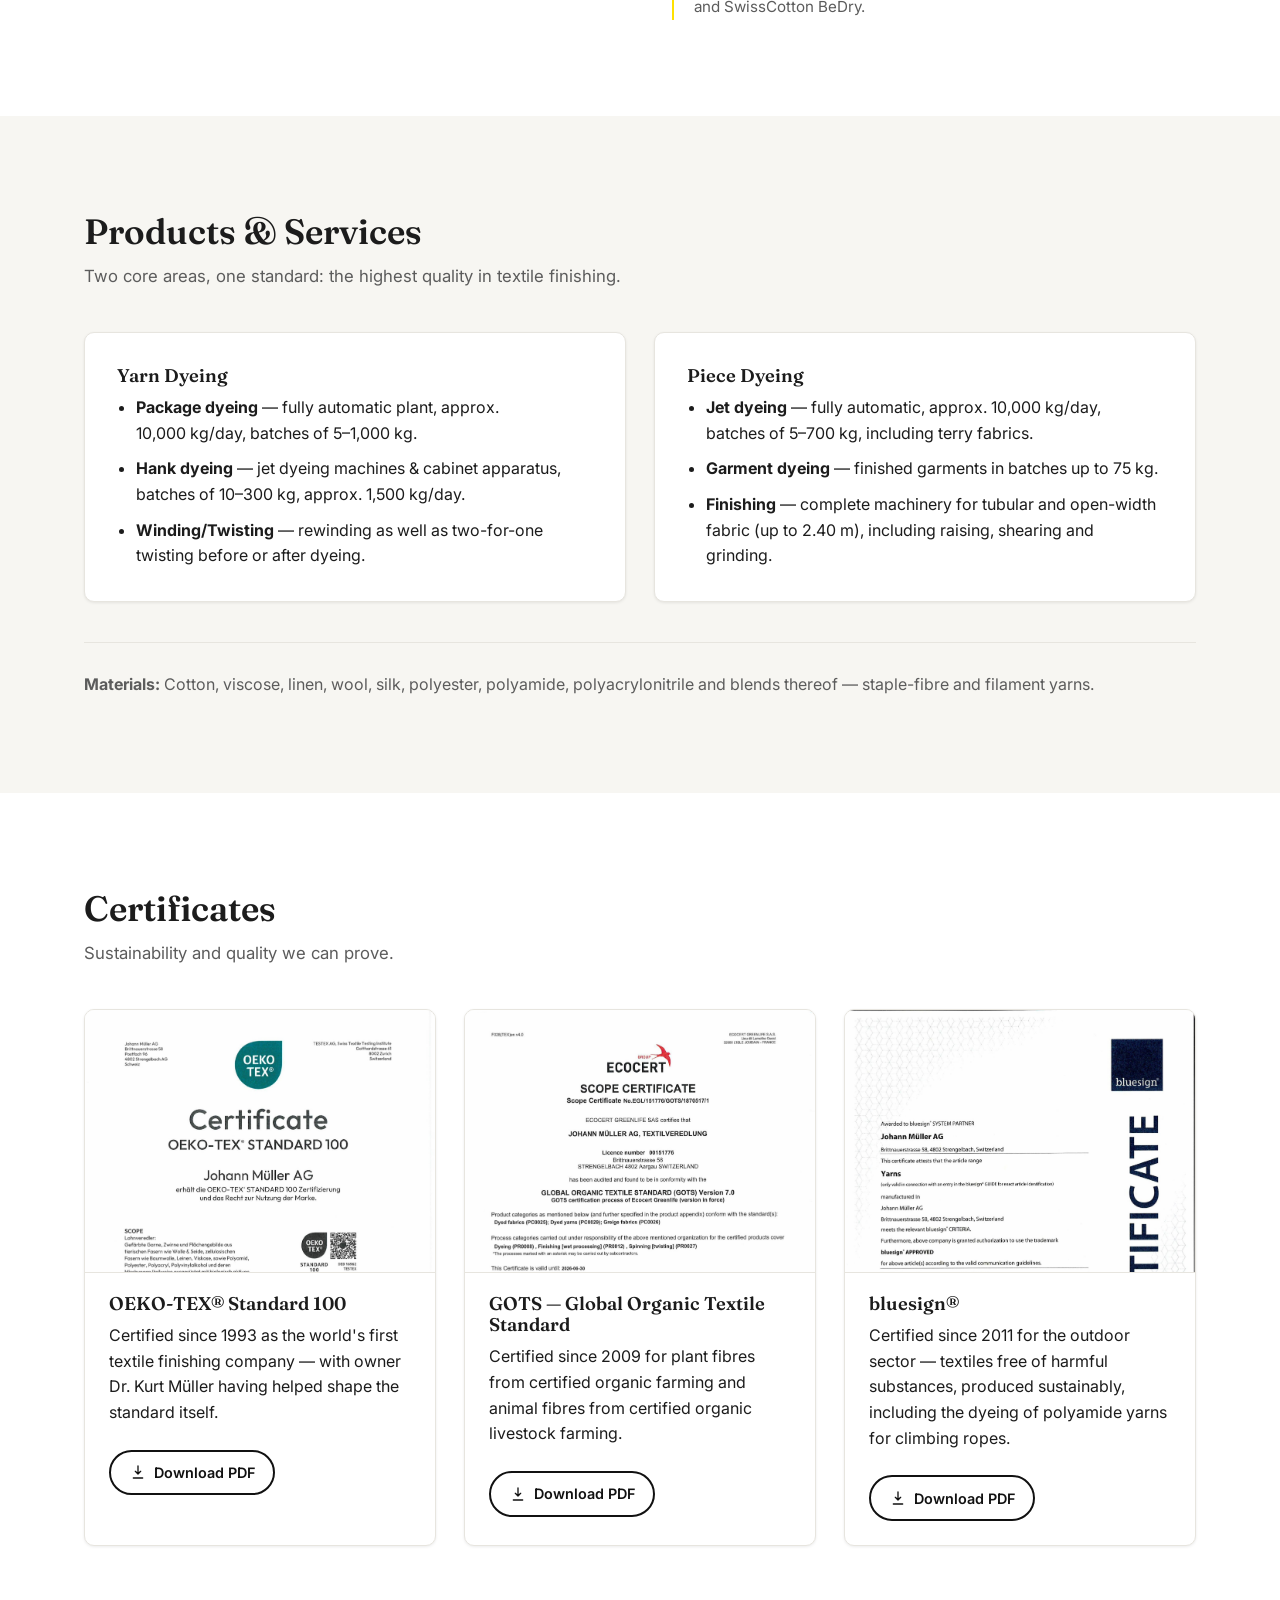
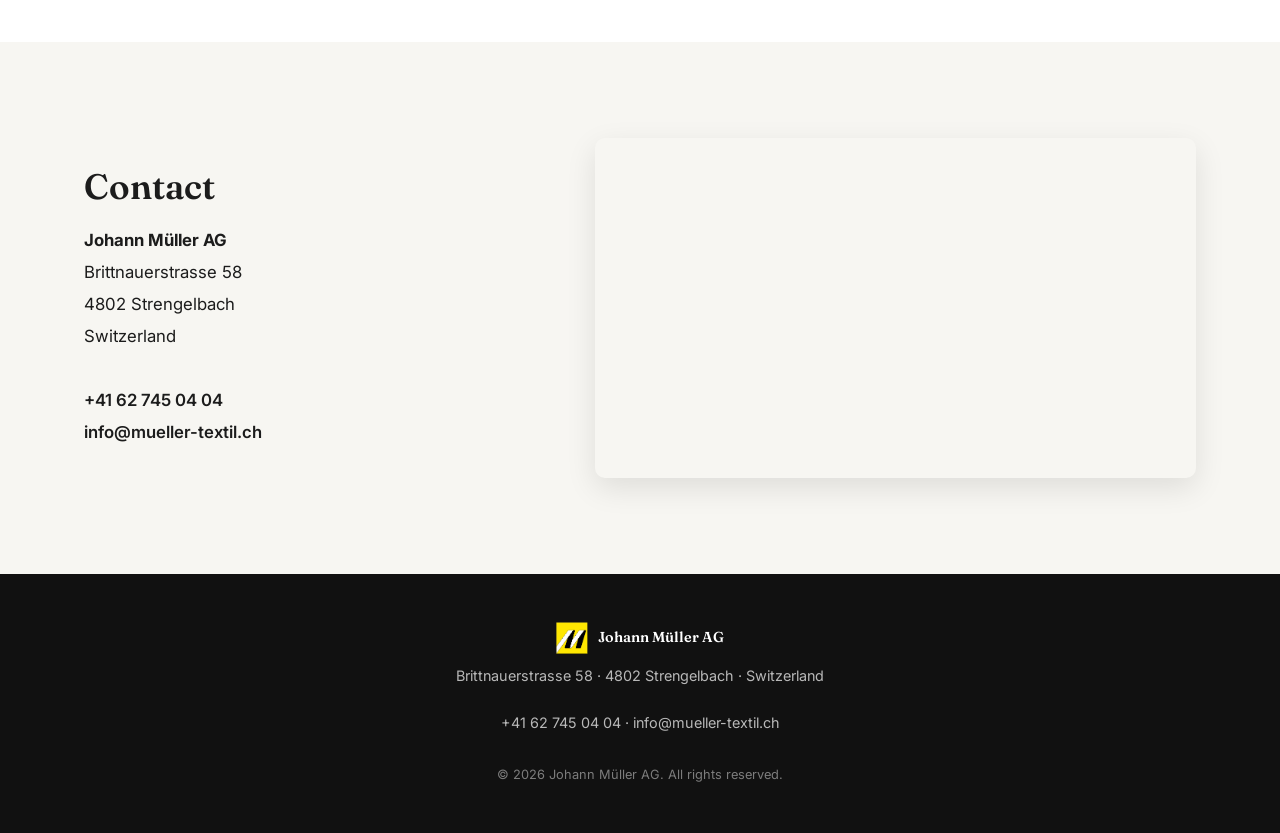
==== commit f246d92f: "Fraunces (Überschriften) und Inter (Fliesstext) als Schriftarten übernehmen Layout, Farben und Struk" ====
--- a/en/index.html
+++ b/en/index.html
@@ -11,6 +11,9 @@
 <link rel="apple-touch-icon" href="../assets/images/apple-touch-icon.png">
 <link rel="alternate" hreflang="de" href="../">
 <link rel="alternate" hreflang="en" href="./">
+<link rel="preconnect" href="https://fonts.googleapis.com">
+<link rel="preconnect" href="https://fonts.gstatic.com" crossorigin>
+<link href="https://fonts.googleapis.com/css2?family=Fraunces:ital,opsz,wght@0,9..144,400;0,9..144,500;0,9..144,600;1,9..144,500&family=Inter:wght@400;500;600;700&display=swap" rel="stylesheet">
 <link rel="stylesheet" href="../css/style.css">
 </head>
 <body>
--- a/css/style.css
+++ b/css/style.css
@@ -12,7 +12,8 @@
 	--color-bg-alt: #f7f6f2;
 	--color-border: #e7e5df;
 
-	--font-sans: -apple-system, BlinkMacSystemFont, "Segoe UI", Roboto, Helvetica, Arial, sans-serif;
+	--font-sans: "Inter", -apple-system, BlinkMacSystemFont, "Segoe UI", Roboto, Helvetica, Arial, sans-serif;
+	--font-serif: "Fraunces", Georgia, "Times New Roman", serif;
 
 	--container-width: 1160px;
 	--radius: 10px;
@@ -41,8 +42,8 @@
 
 a { color: inherit; }
 
-h1, h2, h3 { line-height: 1.15; font-weight: 700; margin: 0 0 0.5em; }
-h1 { font-size: clamp(2rem, 4.5vw, 3.4rem); }
+h1, h2, h3 { font-family: var(--font-serif); line-height: 1.15; font-weight: 600; margin: 0 0 0.5em; }
+h1 { font-size: clamp(2rem, 4.5vw, 3.4rem); font-weight: 500; }
 h2 { font-size: clamp(1.6rem, 3vw, 2.2rem); }
 h3 { font-size: 1.15rem; }
 p { margin: 0 0 1em; }
@@ -127,8 +128,9 @@
 	gap: 12px;
 	text-decoration: none;
 	color: var(--color-text);
-	font-weight: 700;
-	font-size: 1.05rem;
+	font-family: var(--font-serif);
+	font-weight: 600;
+	font-size: 1.1rem;
 }
 .brand-logo { border-radius: 4px; }
 
@@ -377,7 +379,7 @@
 /* ---------- Footer ---------- */
 .site-footer { background: var(--color-brand-black); color: rgba(255,255,255,0.7); padding: 48px 0; }
 .footer-inner { text-align: center; display: flex; flex-direction: column; align-items: center; gap: 10px; font-size: 0.9rem; }
-.footer-brand { display: flex; align-items: center; gap: 10px; color: #fff; font-weight: 700; }
+.footer-brand { display: flex; align-items: center; gap: 10px; color: #fff; font-family: var(--font-serif); font-weight: 600; }
 .footer-inner a { text-decoration: none; }
 .footer-inner a:hover { text-decoration: underline; }
 .copyright { color: rgba(255,255,255,0.45); font-size: 0.8rem; margin-top: 6px; }
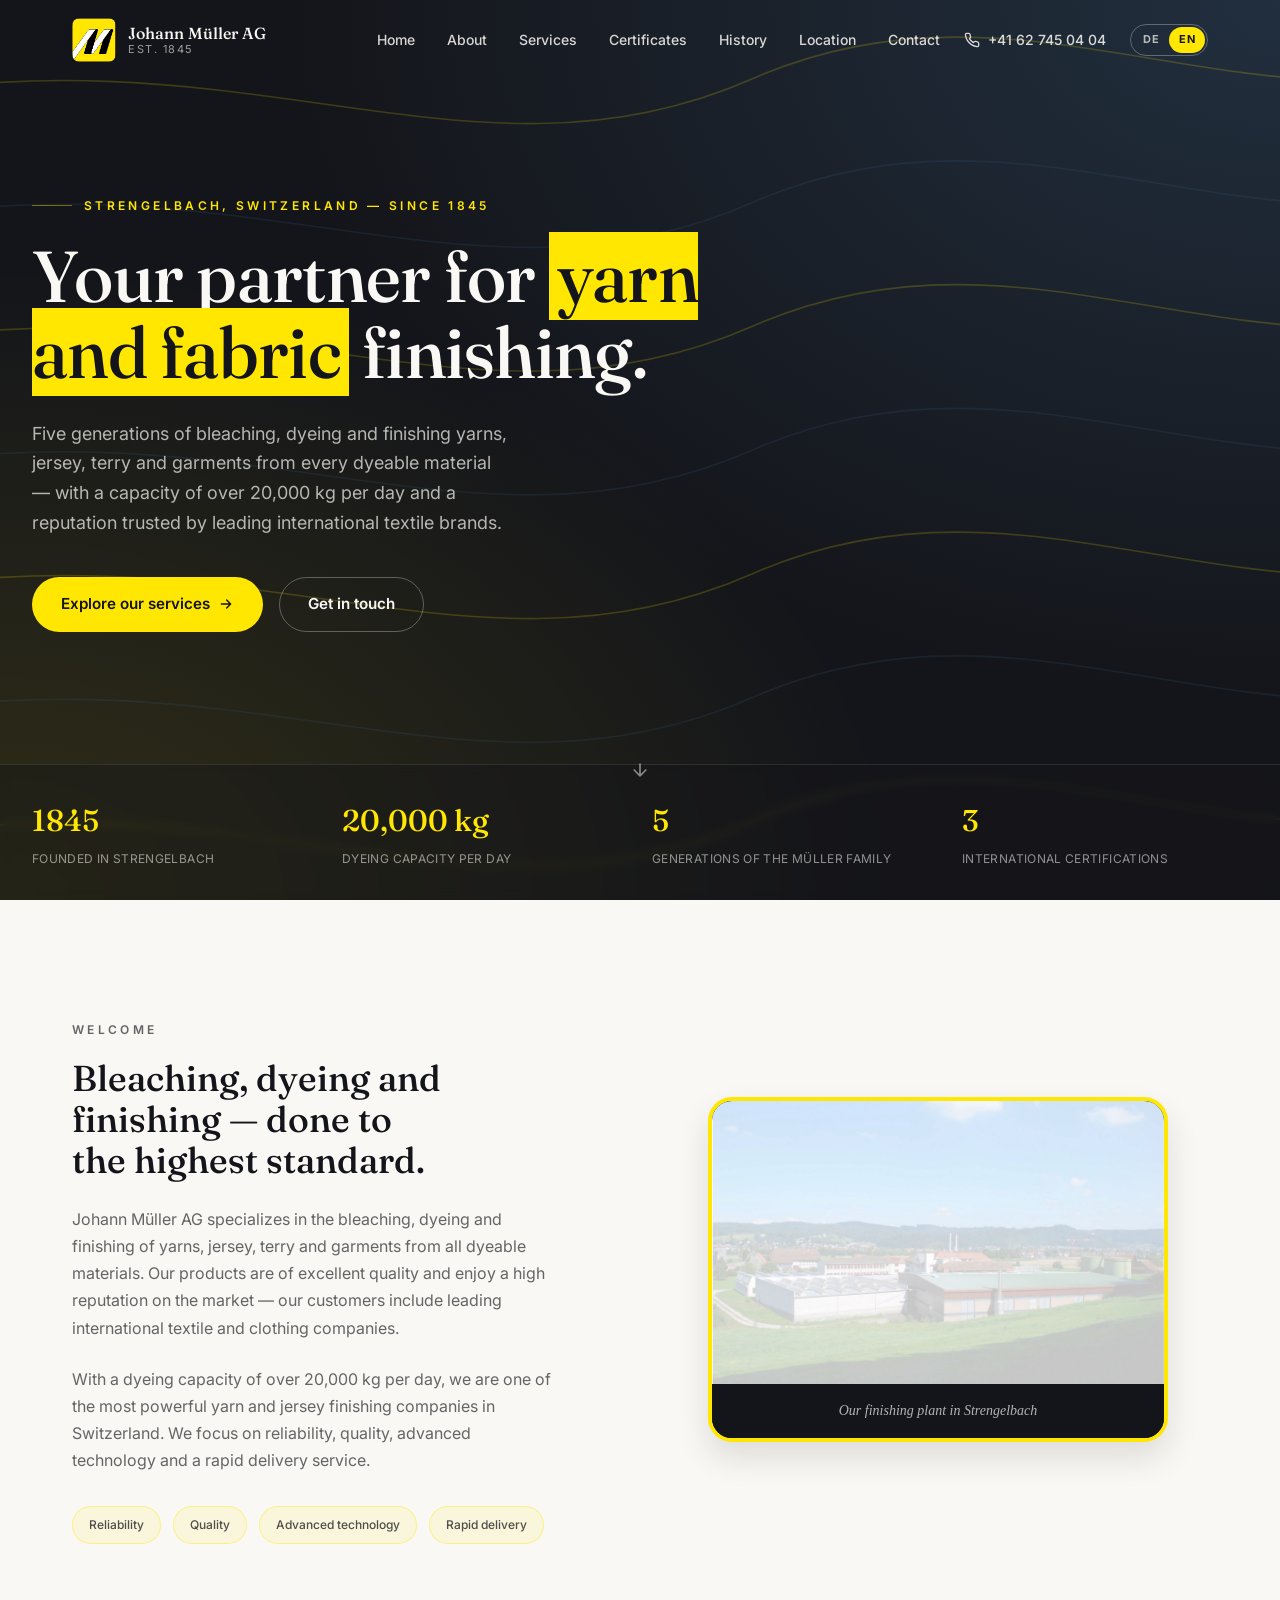
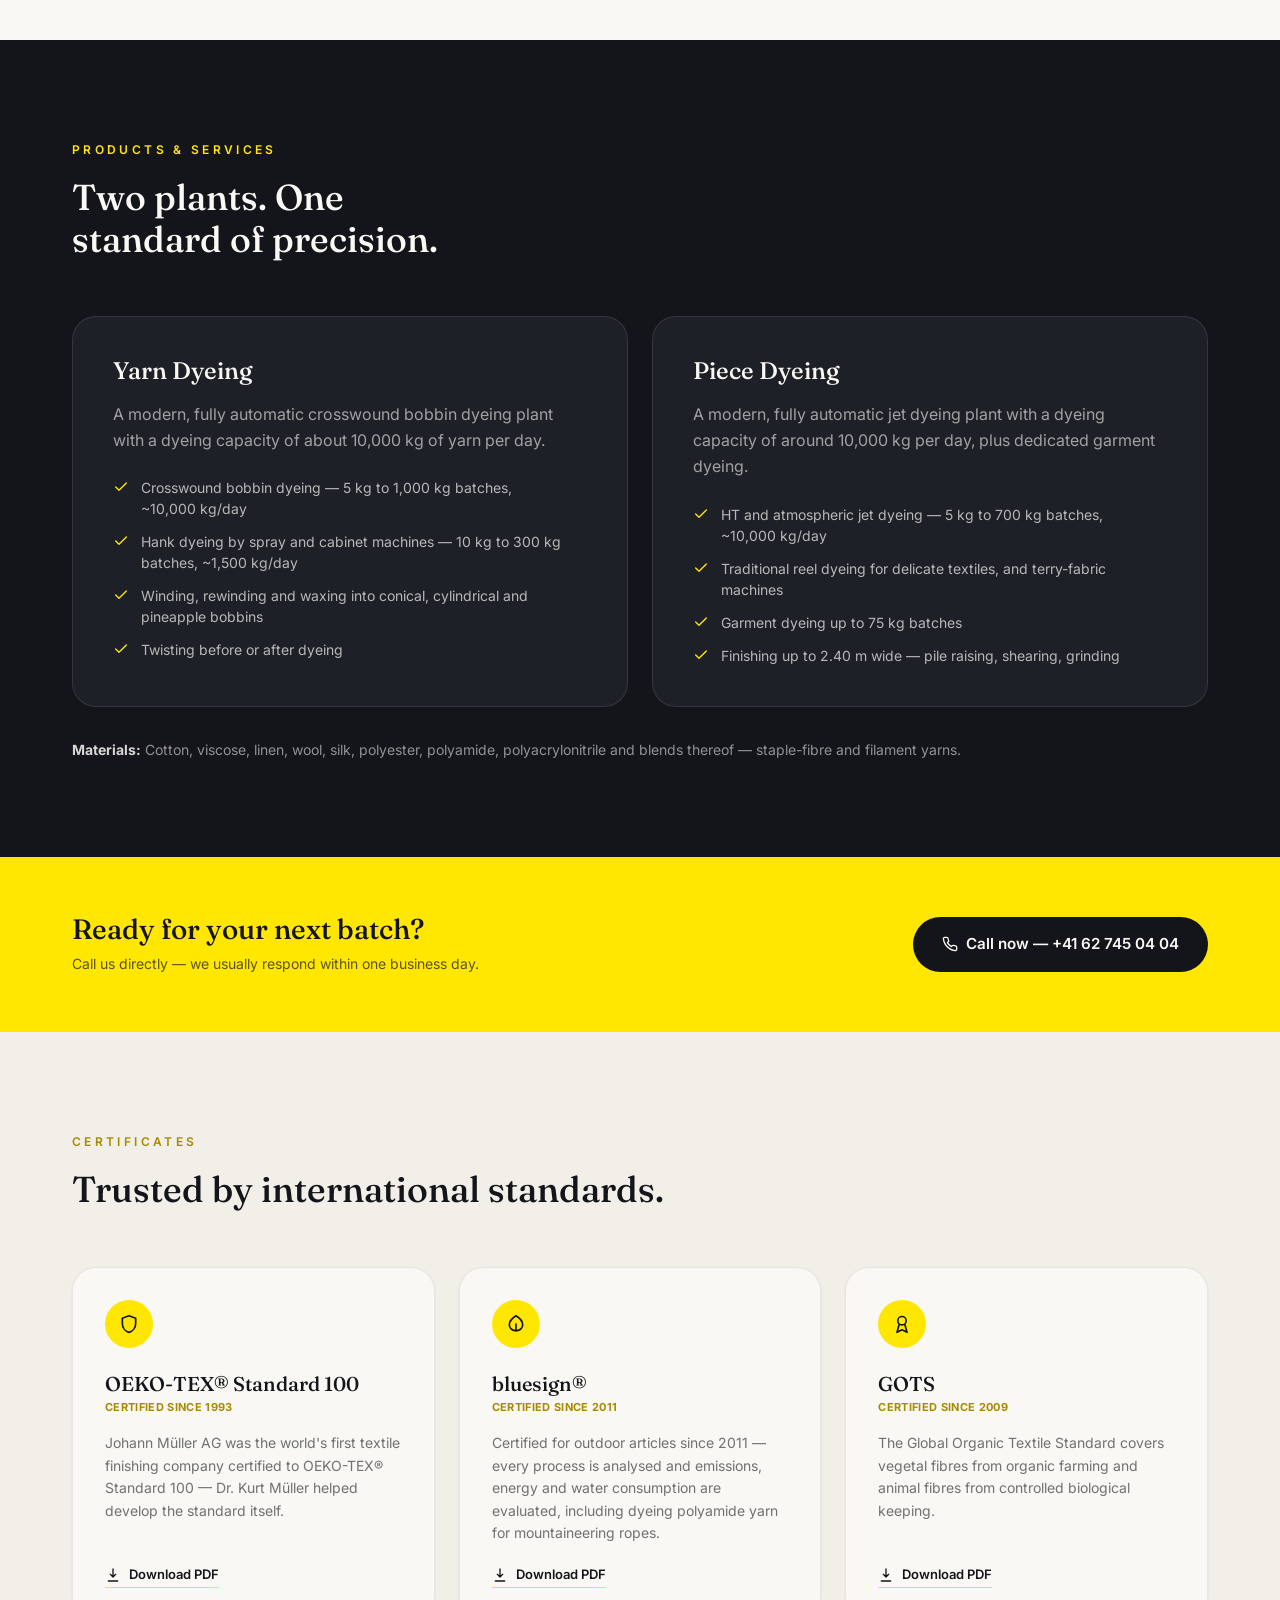
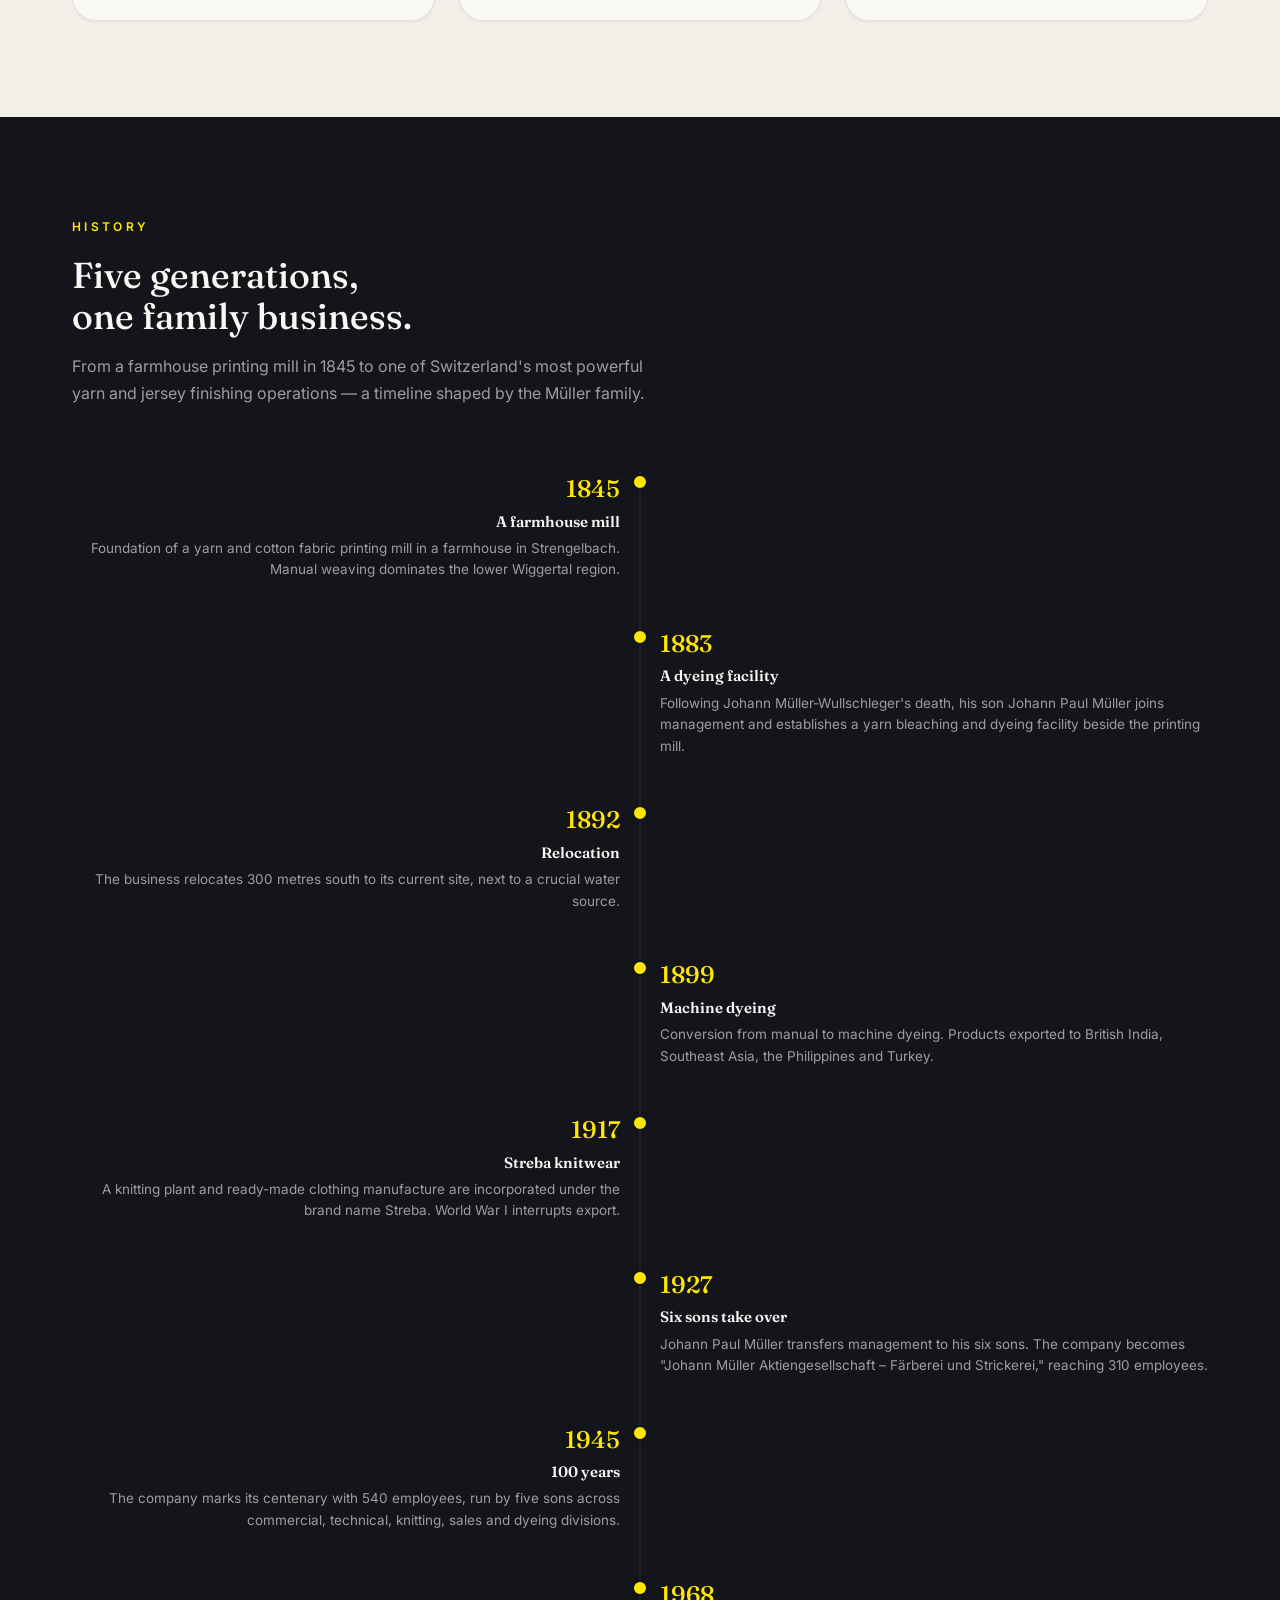
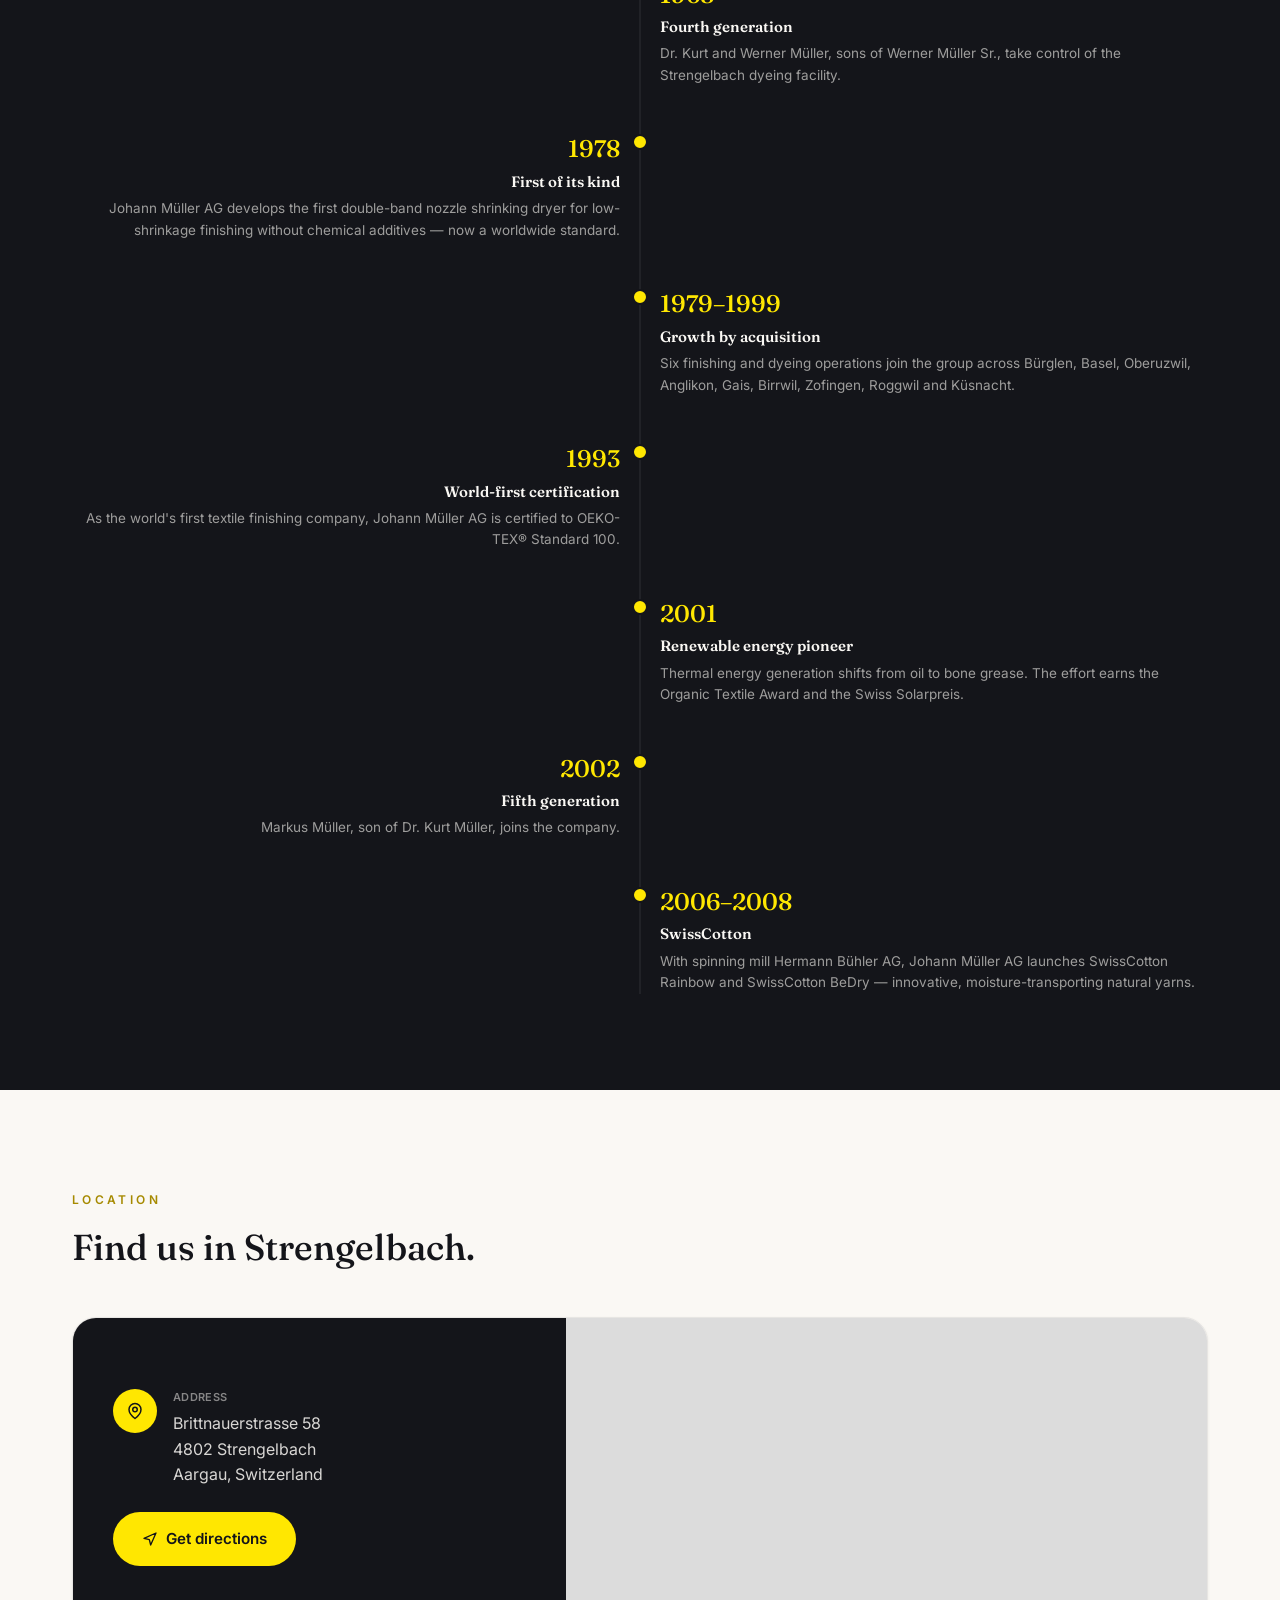
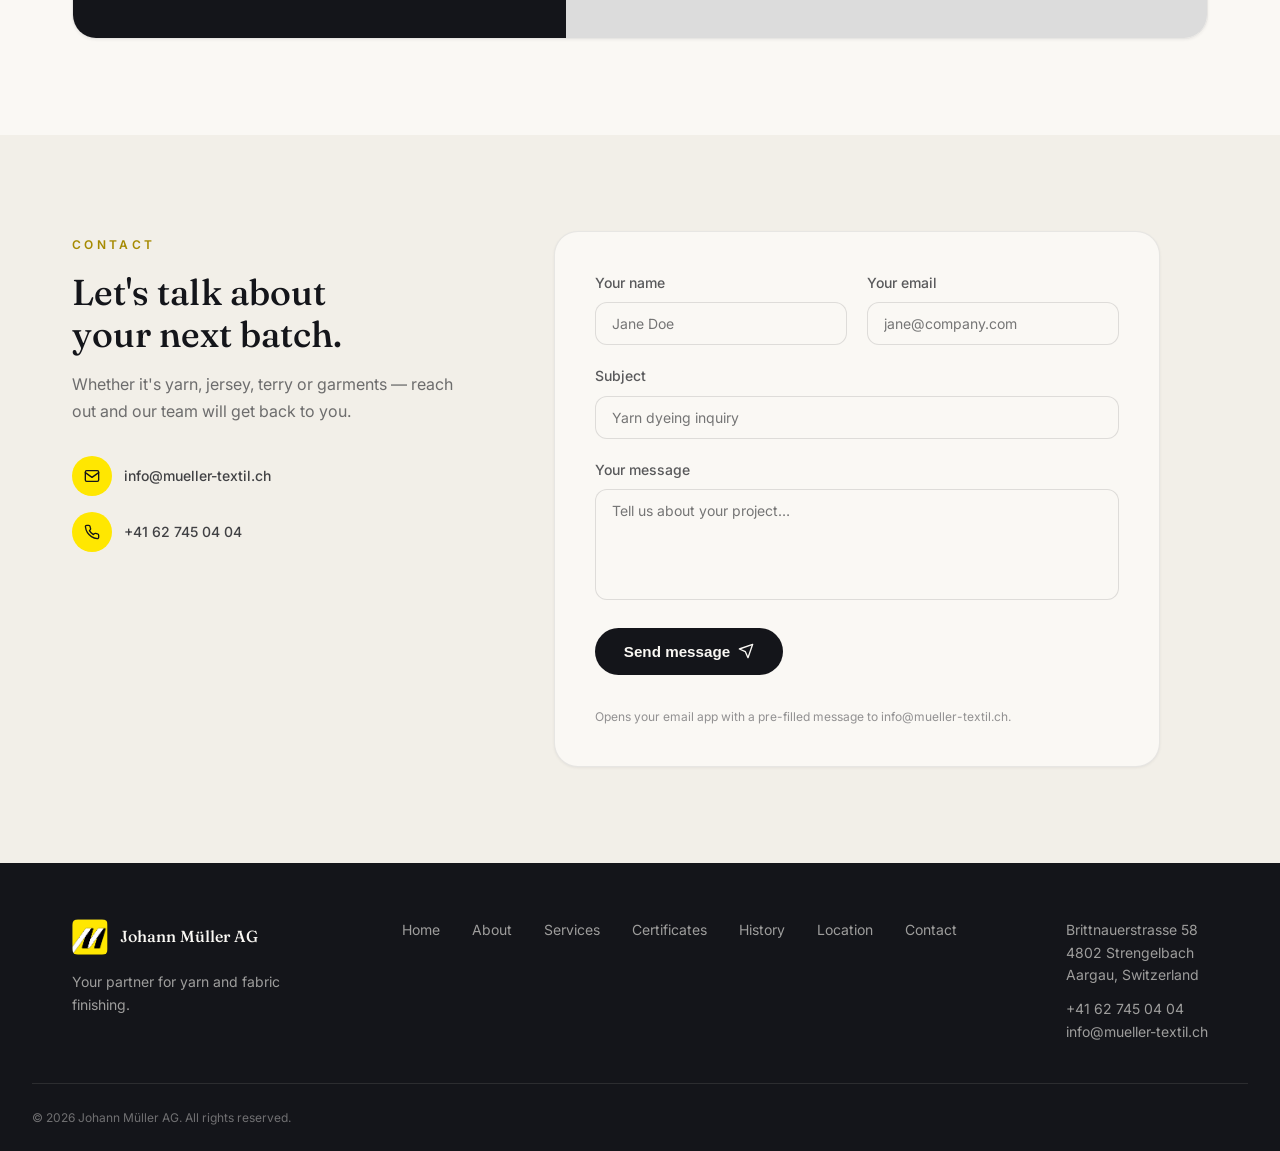
==== commit e0c19d62: "Redesign homepage in editorial gold/ink style Reworks the one-page layout closely after an approved " ====
--- a/en/index.html
+++ b/en/index.html
@@ -3,7 +3,7 @@
 <head>
 <meta charset="UTF-8">
 <meta name="viewport" content="width=device-width, initial-scale=1">
-<title>Johann Müller AG – Your Partner for Yarn and Tricot Finishing</title>
+<title>Johann Müller AG – Your Partner for Yarn and Fabric Finishing</title>
 <meta name="description" content="Johann Müller AG in Strengelbach, Switzerland: yarn and piece dyeing, textile finishing since 1845. Certified to OEKO-TEX® Standard 100, GOTS and bluesign®.">
 <link rel="icon" href="../assets/images/favicon-32x32.png" sizes="32x32" type="image/png">
 <link rel="icon" href="../assets/images/favicon-16x16.png" sizes="16x16" type="image/png">
@@ -19,156 +19,262 @@
 <body>
 <a class="skip-link" href="#main">Skip to content</a>
 
-<header class="site-header">
+<header class="site-header" id="siteHeader">
 	<div class="container header-inner">
-		<a href="#top" class="brand">
+		<a href="#home" class="brand">
 			<img src="../assets/images/logo.png" alt="Johann Müller AG" class="brand-logo" width="44" height="44">
-			<span class="brand-name">Johann&nbsp;Müller&nbsp;AG</span>
+			<span class="brand-text"><span class="brand-name">Johann&nbsp;Müller&nbsp;AG</span><span class="brand-est">Est. 1845</span></span>
 		</a>
 		<div class="header-right">
-			<nav id="main-nav" class="main-nav">
+			<nav class="main-nav" aria-label="Main navigation">
 				<ul>
-					<li><a href="#about">About us</a></li>
-					<li><a href="#products">Products</a></li>
+					<li><a href="#home">Home</a></li>
+					<li><a href="#about">About</a></li>
+					<li><a href="#services">Services</a></li>
 					<li><a href="#certificates">Certificates</a></li>
+					<li><a href="#history">History</a></li>
+					<li><a href="#location">Location</a></li>
 					<li><a href="#contact">Contact</a></li>
 				</ul>
 			</nav>
-			<a href="../" class="lang-switch" hreflang="de" lang="de" aria-label="Auf Deutsch wechseln">DE</a>
-			<button class="nav-toggle" type="button" aria-expanded="false" aria-controls="main-nav" aria-label="Open menu">
-				<span></span><span></span><span></span>
+			<a class="phone-link" href="tel:+41627450404">
+				<svg class="icon" viewBox="0 0 24 24"><path d="M22 16.92v3a2 2 0 0 1-2.18 2 19.79 19.79 0 0 1-8.63-3.07 19.5 19.5 0 0 1-6-6 19.79 19.79 0 0 1-3.07-8.67A2 2 0 0 1 4.11 2h3a2 2 0 0 1 2 1.72c.127.96.361 1.903.7 2.81a2 2 0 0 1-.45 2.11L8.09 9.91a16 16 0 0 0 6 6l1.27-1.27a2 2 0 0 1 2.11-.45c.907.339 1.85.573 2.81.7A2 2 0 0 1 22 16.92z"/></svg>
+				+41&nbsp;62&nbsp;745&nbsp;04&nbsp;04
+			</a>
+			<div class="lang-toggle">
+				<a href="../" hreflang="de" lang="de">DE</a>
+				<a href="./" class="active" aria-current="true">EN</a>
+			</div>
+			<button type="button" class="nav-toggle" id="navToggle" aria-expanded="false" aria-controls="mobileNav" aria-label="Open menu">
+				<svg class="icon icon-menu" viewBox="0 0 24 24"><path d="M4 7h16M4 12h16M4 17h16"/></svg>
+				<svg class="icon icon-close" viewBox="0 0 24 24"><path d="M6 6l12 12M18 6L6 18"/></svg>
 			</button>
 		</div>
 	</div>
+	<nav class="mobile-nav" id="mobileNav" aria-label="Mobile navigation">
+		<ul>
+			<li><a href="#home">Home</a></li>
+			<li><a href="#about">About</a></li>
+			<li><a href="#services">Services</a></li>
+			<li><a href="#certificates">Certificates</a></li>
+			<li><a href="#history">History</a></li>
+			<li><a href="#location">Location</a></li>
+			<li><a href="#contact">Contact</a></li>
+			<li><a href="../" hreflang="de" lang="de">Deutsch</a></li>
+		</ul>
+		<div class="mobile-cta"><a href="#contact" class="pill pill-gold">Get in touch</a></div>
+	</nav>
 </header>
 
 <main id="main">
 
-	<section class="hero" id="top">
-		<div class="hero-bg" style="background-image:url('../assets/images/hero.jpg')" role="img" aria-label="Aerial view of the Johann Müller AG site in Strengelbach"></div>
-		<div class="hero-overlay"></div>
-		<div class="container hero-content">
-			<p class="eyebrow">Since 1845 in Strengelbach, Switzerland</p>
-			<h1>Your Partner for Yarn and Tricot Finishing</h1>
-			<p class="lead">Specialists in bleaching, dyeing and finishing yarns, tricot fabrics, terry fabrics and finished garments made from all dyeable materials.</p>
-			<div class="hero-actions">
-				<a href="#products" class="btn btn-primary">Our Services</a>
-				<a href="#contact" class="btn btn-ghost">Get in Touch</a>
-			</div>
-		</div>
-	</section>
-
-	<section class="stats" aria-label="Key figures">
-		<div class="container stats-grid">
-			<div class="stat"><span class="stat-number">1845</span><span class="stat-label">Founded</span></div>
-			<div class="stat"><span class="stat-number">20,000&nbsp;kg</span><span class="stat-label">Dyeing capacity per day</span></div>
-			<div class="stat"><span class="stat-number">5th</span><span class="stat-label">Generation family-owned</span></div>
-			<div class="stat"><span class="stat-number">3</span><span class="stat-label">International certifications</span></div>
-		</div>
-	</section>
-
-	<section id="about" class="section">
-		<div class="container">
-			<h2>About us</h2>
-			<div class="two-col">
-				<div>
-					<p>Johann Müller AG specializes in bleaching, dyeing and finishing yarns, tricot fabrics, terry fabrics and finished garments made from all dyeable materials. Our products are of outstanding quality and enjoy an excellent reputation on the market — our customers include leading international textile and apparel companies.</p>
-					<p>With a dyeing capacity of over 20,000&nbsp;kg per day, we are one of the most efficient yarn and tricot finishing companies in Switzerland. We stand for reliability, quality, advanced technology and fast delivery.</p>
-				</div>
-				<div>
-					<h3>History</h3>
-					<ul class="timeline">
-						<li><strong>1845</strong> — Founded as a yarn and cotton-cloth printing works in Strengelbach.</li>
-						<li><strong>1892</strong> — Relocation to the current site due to abundant water sources.</li>
-						<li><strong>1917 / 1939</strong> — Expansion with a knitting mill and a branch in Wohlen.</li>
-						<li><strong>1945</strong> — 100th anniversary, already 540 employees.</li>
-						<li><strong>1993</strong> — World's first textile finishing company certified to OEKO-TEX® Standard 100.</li>
-						<li><strong>2001</strong> — Switch to renewable energy sources, awarded environmental prizes.</li>
-						<li><strong>2002</strong> — The fifth generation joins the management.</li>
-						<li><strong>Today</strong> — Innovative in-house products such as SwissCotton&nbsp;Rainbow and SwissCotton&nbsp;BeDry.</li>
+	<section class="hero" id="home">
+		<div class="hero-glow"></div>
+		<svg class="hero-waves" viewBox="0 0 1200 800" preserveAspectRatio="xMidYMid slice" aria-hidden="true">
+			<path d="M -100 90 C 250 20, 450 180, 700 70 S 1150 140, 1400 40" stroke="#ffe701"/>
+			<path d="M -100 200 C 250 130, 450 290, 700 180 S 1150 250, 1400 150" stroke="#3a5f82"/>
+			<path d="M -100 310 C 250 240, 450 400, 700 290 S 1150 360, 1400 260" stroke="#ffe701"/>
+			<path d="M -100 420 C 250 350, 450 510, 700 400 S 1150 470, 1400 370" stroke="#3a5f82"/>
+			<path d="M -100 530 C 250 460, 450 620, 700 510 S 1150 580, 1400 480" stroke="#ffe701"/>
+			<path d="M -100 640 C 250 570, 450 730, 700 620 S 1150 690, 1400 590" stroke="#3a5f82"/>
+			<path d="M -100 750 C 250 680, 450 840, 700 730 S 1150 800, 1400 700" stroke="#ffe701"/>
+		</svg>
+		<div class="container hero-inner">
+			<p class="eyebrow hero-eyebrow"><span class="line"></span>Strengelbach, Switzerland — since 1845</p>
+			<h1>Your partner for <mark>yarn and fabric</mark> finishing.</h1>
+			<p class="hero-sub">Five generations of bleaching, dyeing and finishing yarns, jersey, terry and garments from every dyeable material — with a capacity of over 20,000&nbsp;kg per day and a reputation trusted by leading international textile brands.</p>
+			<div class="hero-cta">
+				<a href="#services" class="pill pill-gold">Explore our services <svg class="icon" viewBox="0 0 24 24"><path d="M5 12h14M13 6l6 6-6 6"/></svg></a>
+				<a href="#contact" class="pill pill-outline">Get in touch</a>
+			</div>
+		</div>
+		<div class="stats-bar">
+			<div class="container stats-grid">
+				<div class="stat"><div class="stat-val">1845</div><div class="stat-lbl">Founded in Strengelbach</div></div>
+				<div class="stat"><div class="stat-val">20,000&nbsp;kg</div><div class="stat-lbl">Dyeing capacity per day</div></div>
+				<div class="stat"><div class="stat-val">5</div><div class="stat-lbl">Generations of the Müller family</div></div>
+				<div class="stat"><div class="stat-val">3</div><div class="stat-lbl">International certifications</div></div>
+			</div>
+		</div>
+		<a href="#about" class="scroll-cue" aria-hidden="true" tabindex="-1">
+			<svg class="icon" viewBox="0 0 24 24" style="width:20px;height:20px;"><path d="M12 5v14M5 12l7 7 7-7"/></svg>
+		</a>
+	</section>
+
+	<section class="about" id="about">
+		<div class="container about-grid">
+			<div>
+				<p class="eyebrow about-eyebrow">Welcome</p>
+				<h2>Bleaching, dyeing and finishing — done to the highest standard.</h2>
+				<p>Johann Müller AG specializes in the bleaching, dyeing and finishing of yarns, jersey, terry and garments from all dyeable materials. Our products are of excellent quality and enjoy a high reputation on the market — our customers include leading international textile and clothing companies.</p>
+				<p>With a dyeing capacity of over 20,000&nbsp;kg per day, we are one of the most powerful yarn and jersey finishing companies in Switzerland. We focus on reliability, quality, advanced technology and a rapid delivery service.</p>
+				<div class="about-tags">
+					<span>Reliability</span>
+					<span>Quality</span>
+					<span>Advanced technology</span>
+					<span>Rapid delivery</span>
+				</div>
+			</div>
+			<figure class="about-figure">
+				<img src="../assets/images/hero.jpg" alt="Aerial view of the Johann Müller AG site in Strengelbach" loading="lazy">
+				<figcaption>Our finishing plant in Strengelbach</figcaption>
+			</figure>
+		</div>
+	</section>
+
+	<section class="services" id="services">
+		<div class="container">
+			<p class="eyebrow">Products &amp; Services</p>
+			<h2>Two plants. One standard of precision.</h2>
+			<div class="services-grid">
+				<div class="service-card">
+					<h3>Yarn Dyeing</h3>
+					<p class="summary">A modern, fully automatic crosswound bobbin dyeing plant with a dyeing capacity of about 10,000&nbsp;kg of yarn per day.</p>
+					<ul>
+						<li><svg class="icon" viewBox="0 0 24 24"><path d="M20 6 9 17l-5-5"/></svg>Crosswound bobbin dyeing — 5&nbsp;kg to 1,000&nbsp;kg batches, ~10,000&nbsp;kg/day</li>
+						<li><svg class="icon" viewBox="0 0 24 24"><path d="M20 6 9 17l-5-5"/></svg>Hank dyeing by spray and cabinet machines — 10&nbsp;kg to 300&nbsp;kg batches, ~1,500&nbsp;kg/day</li>
+						<li><svg class="icon" viewBox="0 0 24 24"><path d="M20 6 9 17l-5-5"/></svg>Winding, rewinding and waxing into conical, cylindrical and pineapple bobbins</li>
+						<li><svg class="icon" viewBox="0 0 24 24"><path d="M20 6 9 17l-5-5"/></svg>Twisting before or after dyeing</li>
 					</ul>
 				</div>
-			</div>
-		</div>
-	</section>
-
-	<section id="products" class="section section-alt">
-		<div class="container">
-			<h2>Products &amp; Services</h2>
-			<p class="section-intro">Two core areas, one standard: the highest quality in textile finishing.</p>
-			<div class="cards">
-				<article class="card">
-					<h3>Yarn Dyeing</h3>
+				<div class="service-card">
+					<h3>Piece Dyeing</h3>
+					<p class="summary">A modern, fully automatic jet dyeing plant with a dyeing capacity of around 10,000&nbsp;kg per day, plus dedicated garment dyeing.</p>
 					<ul>
-						<li><strong>Package dyeing</strong> — fully automatic plant, approx. 10,000&nbsp;kg/day, batches of 5–1,000&nbsp;kg.</li>
-						<li><strong>Hank dyeing</strong> — jet dyeing machines &amp; cabinet apparatus, batches of 10–300&nbsp;kg, approx. 1,500&nbsp;kg/day.</li>
-						<li><strong>Winding/Twisting</strong> — rewinding as well as two-for-one twisting before or after dyeing.</li>
+						<li><svg class="icon" viewBox="0 0 24 24"><path d="M20 6 9 17l-5-5"/></svg>HT and atmospheric jet dyeing — 5&nbsp;kg to 700&nbsp;kg batches, ~10,000&nbsp;kg/day</li>
+						<li><svg class="icon" viewBox="0 0 24 24"><path d="M20 6 9 17l-5-5"/></svg>Traditional reel dyeing for delicate textiles, and terry-fabric machines</li>
+						<li><svg class="icon" viewBox="0 0 24 24"><path d="M20 6 9 17l-5-5"/></svg>Garment dyeing up to 75&nbsp;kg batches</li>
+						<li><svg class="icon" viewBox="0 0 24 24"><path d="M20 6 9 17l-5-5"/></svg>Finishing up to 2.40&nbsp;m wide — pile raising, shearing, grinding</li>
 					</ul>
-				</article>
-				<article class="card">
-					<h3>Piece Dyeing</h3>
-					<ul>
-						<li><strong>Jet dyeing</strong> — fully automatic, approx. 10,000&nbsp;kg/day, batches of 5–700&nbsp;kg, including terry fabrics.</li>
-						<li><strong>Garment dyeing</strong> — finished garments in batches up to 75&nbsp;kg.</li>
-						<li><strong>Finishing</strong> — complete machinery for tubular and open-width fabric (up to 2.40&nbsp;m), including raising, shearing and grinding.</li>
-					</ul>
-				</article>
-			</div>
-			<p class="materials"><strong>Materials:</strong> Cotton, viscose, linen, wool, silk, polyester, polyamide, polyacrylonitrile and blends thereof — staple-fibre and filament yarns.</p>
-		</div>
-	</section>
-
-	<section id="certificates" class="section">
-		<div class="container">
-			<h2>Certificates</h2>
-			<p class="section-intro">Sustainability and quality we can prove.</p>
-			<div class="cert-grid">
-				<article class="cert-card">
-					<img src="../assets/certificates/Oeko-Tex-100.jpg" alt="OEKO-TEX® Standard 100 certificate of Johann Müller AG" loading="lazy">
+				</div>
+			</div>
+			<p class="services-materials"><strong>Materials:</strong> Cotton, viscose, linen, wool, silk, polyester, polyamide, polyacrylonitrile and blends thereof — staple-fibre and filament yarns.</p>
+		</div>
+	</section>
+
+	<section class="cta-banner">
+		<div class="container">
+			<div>
+				<h2>Ready for your next batch?</h2>
+				<p>Call us directly — we usually respond within one business day.</p>
+			</div>
+			<a href="tel:+41627450404" class="pill pill-ink">
+				<svg class="icon" viewBox="0 0 24 24"><path d="M22 16.92v3a2 2 0 0 1-2.18 2 19.79 19.79 0 0 1-8.63-3.07 19.5 19.5 0 0 1-6-6 19.79 19.79 0 0 1-3.07-8.67A2 2 0 0 1 4.11 2h3a2 2 0 0 1 2 1.72c.127.96.361 1.903.7 2.81a2 2 0 0 1-.45 2.11L8.09 9.91a16 16 0 0 0 6 6l1.27-1.27a2 2 0 0 1 2.11-.45c.907.339 1.85.573 2.81.7A2 2 0 0 1 22 16.92z"/></svg>
+				Call now — +41&nbsp;62&nbsp;745&nbsp;04&nbsp;04
+			</a>
+		</div>
+	</section>
+
+	<section class="certs" id="certificates">
+		<div class="container">
+			<p class="eyebrow">Certificates</p>
+			<h2>Trusted by international standards.</h2>
+			<div class="certs-grid">
+				<div class="cert-card">
+					<div class="cert-icon"><svg class="icon" viewBox="0 0 24 24" style="width:20px;height:20px;"><path d="M12 2 4 5v6c0 5.25 3.4 9.74 8 11 4.6-1.26 8-5.75 8-11V5l-8-3Z"/></svg></div>
 					<h3>OEKO-TEX® Standard 100</h3>
-					<p>Certified since 1993 as the world's first textile finishing company — with owner Dr. Kurt Müller having helped shape the standard itself.</p>
-					<a class="btn btn-outline" href="../assets/certificates/Oeko-Tex-100.pdf" download>
-						<svg aria-hidden="true" viewBox="0 0 24 24"><path d="M12 3v12m0 0 4-4m-4 4-4-4M5 21h14"/></svg>
+					<p class="cert-since">Certified since 1993</p>
+					<p class="desc">Johann Müller AG was the world's first textile finishing company certified to OEKO-TEX® Standard 100 — Dr. Kurt Müller helped develop the standard itself.</p>
+					<a class="cert-pdf" href="../assets/certificates/Oeko-Tex-100.pdf" download>
+						<svg class="icon" viewBox="0 0 24 24"><path d="M12 3v12m0 0 4-4m-4 4-4-4M5 21h14"/></svg>
 						Download PDF
 					</a>
-				</article>
-				<article class="cert-card">
-					<img src="../assets/certificates/GOTS2025.jpg" alt="GOTS certificate of Johann Müller AG" loading="lazy">
-					<h3>GOTS — Global Organic Textile Standard</h3>
-					<p>Certified since 2009 for plant fibres from certified organic farming and animal fibres from certified organic livestock farming.</p>
-					<a class="btn btn-outline" href="../assets/certificates/GOTS2025.pdf" download>
-						<svg aria-hidden="true" viewBox="0 0 24 24"><path d="M12 3v12m0 0 4-4m-4 4-4-4M5 21h14"/></svg>
+				</div>
+				<div class="cert-card">
+					<div class="cert-icon"><svg class="icon" viewBox="0 0 24 24" style="width:20px;height:20px;"><path d="M11 20A7 7 0 0 1 4 13c0-4 3-8 8-11 5 3 8 7 8 11a7 7 0 0 1-7 7"/><path d="M12 20v-8"/></svg></div>
+					<h3>bluesign®</h3>
+					<p class="cert-since">Certified since 2011</p>
+					<p class="desc">Certified for outdoor articles since 2011 — every process is analysed and emissions, energy and water consumption are evaluated, including dyeing polyamide yarn for mountaineering ropes.</p>
+					<a class="cert-pdf" href="../assets/certificates/Bluesign2025.pdf" download>
+						<svg class="icon" viewBox="0 0 24 24"><path d="M12 3v12m0 0 4-4m-4 4-4-4M5 21h14"/></svg>
 						Download PDF
 					</a>
-				</article>
-				<article class="cert-card">
-					<img src="../assets/certificates/Bluesign2025.jpg" alt="bluesign® certificate of Johann Müller AG" loading="lazy">
-					<h3>bluesign®</h3>
-					<p>Certified since 2011 for the outdoor sector — textiles free of harmful substances, produced sustainably, including the dyeing of polyamide yarns for climbing ropes.</p>
-					<a class="btn btn-outline" href="../assets/certificates/Bluesign2025.pdf" download>
-						<svg aria-hidden="true" viewBox="0 0 24 24"><path d="M12 3v12m0 0 4-4m-4 4-4-4M5 21h14"/></svg>
+				</div>
+				<div class="cert-card">
+					<div class="cert-icon"><svg class="icon" viewBox="0 0 24 24" style="width:20px;height:20px;"><circle cx="12" cy="8" r="5"/><path d="M8.5 13 6 22l6-3 6 3-2.5-9"/></svg></div>
+					<h3>GOTS</h3>
+					<p class="cert-since">Certified since 2009</p>
+					<p class="desc">The Global Organic Textile Standard covers vegetal fibres from organic farming and animal fibres from controlled biological keeping.</p>
+					<a class="cert-pdf" href="../assets/certificates/GOTS2025.pdf" download>
+						<svg class="icon" viewBox="0 0 24 24"><path d="M12 3v12m0 0 4-4m-4 4-4-4M5 21h14"/></svg>
 						Download PDF
 					</a>
-				</article>
-			</div>
-		</div>
-	</section>
-
-	<section id="contact" class="section section-alt">
-		<div class="container kontakt-grid">
+				</div>
+			</div>
+		</div>
+	</section>
+
+	<section class="history" id="history">
+		<div class="container">
+			<p class="eyebrow">History</p>
+			<h2>Five generations, one family business.</h2>
+			<p class="history-intro">From a farmhouse printing mill in 1845 to one of Switzerland's most powerful yarn and jersey finishing operations — a timeline shaped by the Müller family.</p>
+			<ol class="timeline">
+				<li><span class="dot"></span><div class="entry"><div class="year">1845</div><h3>A farmhouse mill</h3><p>Foundation of a yarn and cotton fabric printing mill in a farmhouse in Strengelbach. Manual weaving dominates the lower Wiggertal region.</p></div></li>
+				<li class="right"><span class="dot"></span><div class="entry"><div class="year">1883</div><h3>A dyeing facility</h3><p>Following Johann Müller-Wullschleger's death, his son Johann Paul Müller joins management and establishes a yarn bleaching and dyeing facility beside the printing mill.</p></div></li>
+				<li><span class="dot"></span><div class="entry"><div class="year">1892</div><h3>Relocation</h3><p>The business relocates 300 metres south to its current site, next to a crucial water source.</p></div></li>
+				<li class="right"><span class="dot"></span><div class="entry"><div class="year">1899</div><h3>Machine dyeing</h3><p>Conversion from manual to machine dyeing. Products exported to British India, Southeast Asia, the Philippines and Turkey.</p></div></li>
+				<li><span class="dot"></span><div class="entry"><div class="year">1917</div><h3>Streba knitwear</h3><p>A knitting plant and ready-made clothing manufacture are incorporated under the brand name Streba. World War I interrupts export.</p></div></li>
+				<li class="right"><span class="dot"></span><div class="entry"><div class="year">1927</div><h3>Six sons take over</h3><p>Johann Paul Müller transfers management to his six sons. The company becomes "Johann Müller Aktiengesellschaft – Färberei und Strickerei," reaching 310 employees.</p></div></li>
+				<li><span class="dot"></span><div class="entry"><div class="year">1945</div><h3>100 years</h3><p>The company marks its centenary with 540 employees, run by five sons across commercial, technical, knitting, sales and dyeing divisions.</p></div></li>
+				<li class="right"><span class="dot"></span><div class="entry"><div class="year">1968</div><h3>Fourth generation</h3><p>Dr. Kurt and Werner Müller, sons of Werner Müller Sr., take control of the Strengelbach dyeing facility.</p></div></li>
+				<li><span class="dot"></span><div class="entry"><div class="year">1978</div><h3>First of its kind</h3><p>Johann Müller AG develops the first double-band nozzle shrinking dryer for low-shrinkage finishing without chemical additives — now a worldwide standard.</p></div></li>
+				<li class="right"><span class="dot"></span><div class="entry"><div class="year">1979–1999</div><h3>Growth by acquisition</h3><p>Six finishing and dyeing operations join the group across Bürglen, Basel, Oberuzwil, Anglikon, Gais, Birrwil, Zofingen, Roggwil and Küsnacht.</p></div></li>
+				<li><span class="dot"></span><div class="entry"><div class="year">1993</div><h3>World-first certification</h3><p>As the world's first textile finishing company, Johann Müller AG is certified to OEKO-TEX® Standard 100.</p></div></li>
+				<li class="right"><span class="dot"></span><div class="entry"><div class="year">2001</div><h3>Renewable energy pioneer</h3><p>Thermal energy generation shifts from oil to bone grease. The effort earns the Organic Textile Award and the Swiss Solarpreis.</p></div></li>
+				<li><span class="dot"></span><div class="entry"><div class="year">2002</div><h3>Fifth generation</h3><p>Markus Müller, son of Dr. Kurt Müller, joins the company.</p></div></li>
+				<li class="right"><span class="dot"></span><div class="entry"><div class="year">2006–2008</div><h3>SwissCotton</h3><p>With spinning mill Hermann Bühler AG, Johann Müller AG launches SwissCotton Rainbow and SwissCotton BeDry — innovative, moisture-transporting natural yarns.</p></div></li>
+			</ol>
+		</div>
+	</section>
+
+	<section class="location" id="location">
+		<div class="container">
+			<p class="eyebrow">Location</p>
+			<h2>Find us in Strengelbach.</h2>
+			<div class="location-card">
+				<div class="location-info">
+					<div class="addr-row">
+						<div class="icon-circle"><svg class="icon" viewBox="0 0 24 24" style="width:18px;height:18px;"><path d="M20 10c0 6-8 12-8 12s-8-6-8-12a8 8 0 0 1 16 0Z"/><circle cx="12" cy="10" r="3"/></svg></div>
+						<div>
+							<p class="addr-label">Address</p>
+							<p class="addr-text">Brittnauerstrasse 58<br>4802 Strengelbach<br>Aargau, Switzerland</p>
+						</div>
+					</div>
+					<a href="https://www.google.com/maps/dir/?api=1&destination=Brittnauerstrasse+58,+4802+Strengelbach" target="_blank" rel="noreferrer" class="pill pill-gold">
+						<svg class="icon" viewBox="0 0 24 24"><path d="m3 11 18-8-8 18-2-8-8-2Z"/></svg>
+						Get directions
+					</a>
+				</div>
+				<div class="map-embed">
+					<iframe title="Location of Johann Müller AG, Brittnauerstrasse 58, 4802 Strengelbach" loading="lazy" src="https://www.google.com/maps?q=Brittnauerstrasse+58,+4802+Strengelbach&output=embed" referrerpolicy="no-referrer-when-downgrade"></iframe>
+				</div>
+			</div>
+		</div>
+	</section>
+
+	<section class="contact" id="contact">
+		<div class="container">
 			<div>
-				<h2>Contact</h2>
-				<address>
-					<strong>Johann Müller AG</strong><br>
-					Brittnauerstrasse 58<br>
-					4802 Strengelbach<br>
-					Switzerland<br><br>
-					<a href="tel:+41627450404">+41&nbsp;62&nbsp;745&nbsp;04&nbsp;04</a><br>
-					<a href="mailto:info@mueller-textil.ch">info@mueller-textil.ch</a>
-				</address>
-			</div>
-			<div class="map-wrap">
-				<iframe title="Location of Johann Müller AG, Brittnauerstrasse 58, 4802 Strengelbach" loading="lazy" src="https://www.google.com/maps?q=Brittnauerstrasse+58,+4802+Strengelbach&output=embed" width="100%" height="340" style="border:0"></iframe>
+				<p class="eyebrow">Contact</p>
+				<h2>Let's talk about your next batch.</h2>
+				<p class="contact-sub">Whether it's yarn, jersey, terry or garments — reach out and our team will get back to you.</p>
+				<div class="contact-links">
+					<a href="mailto:info@mueller-textil.ch"><span class="icon-circle-sm"><svg class="icon" viewBox="0 0 24 24" style="width:16px;height:16px;"><rect x="2" y="4" width="20" height="16" rx="2"/><path d="m2 7 10 7 10-7"/></svg></span>info@mueller-textil.ch</a>
+					<a href="tel:+41627450404"><span class="icon-circle-sm"><svg class="icon" viewBox="0 0 24 24" style="width:16px;height:16px;"><path d="M22 16.92v3a2 2 0 0 1-2.18 2 19.79 19.79 0 0 1-8.63-3.07 19.5 19.5 0 0 1-6-6 19.79 19.79 0 0 1-3.07-8.67A2 2 0 0 1 4.11 2h3a2 2 0 0 1 2 1.72c.127.96.361 1.903.7 2.81a2 2 0 0 1-.45 2.11L8.09 9.91a16 16 0 0 0 6 6l1.27-1.27a2 2 0 0 1 2.11-.45c.907.339 1.85.573 2.81.7A2 2 0 0 1 22 16.92z"/></svg></span>+41&nbsp;62&nbsp;745&nbsp;04&nbsp;04</a>
+				</div>
+			</div>
+			<div class="contact-form">
+				<form id="contactForm">
+					<div class="form-row">
+						<label>Your name<input type="text" name="name" placeholder="Jane Doe" required></label>
+						<label>Your email<input type="email" name="email" placeholder="jane@company.com" required></label>
+					</div>
+					<label>Subject<input type="text" name="subject" placeholder="Yarn dyeing inquiry"></label>
+					<label>Your message<textarea name="message" rows="5" placeholder="Tell us about your project…" required></textarea></label>
+					<button type="submit" class="pill pill-ink">Send message <svg class="icon" viewBox="0 0 24 24"><path d="m22 2-7 20-4-9-9-4 20-7Z"/></svg></button>
+					<p class="contact-note">Opens your email app with a pre-filled message to info@mueller-textil.ch.</p>
+				</form>
 			</div>
 		</div>
 	</section>
@@ -176,15 +282,32 @@
 </main>
 
 <footer class="site-footer">
-	<div class="container footer-inner">
-		<div class="footer-brand">
-			<img src="../assets/images/logo.png" alt="" width="32" height="32">
-			<span>Johann Müller AG</span>
-		</div>
-		<p>Brittnauerstrasse 58 · 4802 Strengelbach · Switzerland</p>
-		<p><a href="tel:+41627450404">+41&nbsp;62&nbsp;745&nbsp;04&nbsp;04</a> · <a href="mailto:info@mueller-textil.ch">info@mueller-textil.ch</a></p>
-		<p class="copyright">© <span id="year"></span> Johann Müller AG. All rights reserved.</p>
+	<div class="container footer-top">
+		<div>
+			<div class="footer-brand">
+				<img src="../assets/images/logo.png" alt="">
+				<span>Johann Müller AG</span>
+			</div>
+			<p class="footer-tagline">Your partner for yarn and fabric finishing.</p>
+		</div>
+		<nav class="footer-nav" aria-label="Footer navigation">
+			<a href="#home">Home</a>
+			<a href="#about">About</a>
+			<a href="#services">Services</a>
+			<a href="#certificates">Certificates</a>
+			<a href="#history">History</a>
+			<a href="#location">Location</a>
+			<a href="#contact">Contact</a>
+		</nav>
+		<div class="footer-addr">
+			<p>Brittnauerstrasse 58</p>
+			<p>4802 Strengelbach</p>
+			<p>Aargau, Switzerland</p>
+			<p class="sp"><a href="tel:+41627450404">+41&nbsp;62&nbsp;745&nbsp;04&nbsp;04</a></p>
+			<p><a href="mailto:info@mueller-textil.ch">info@mueller-textil.ch</a></p>
+		</div>
 	</div>
+	<div class="container footer-bottom">© <span id="year"></span> Johann Müller AG. All rights reserved.</div>
 </footer>
 
 <script src="../js/script.js"></script>
--- a/css/style.css
+++ b/css/style.css
@@ -1,24 +1,25 @@
 /* ==========================================================================
    Johann Müller AG — Corporate Design Tokens
-   Farben aus Logo (Gelb/Schwarz) und Original-CSS (#febe00) abgeleitet.
+   Gold/Ink/Paper-Palette, editorial-technische Ausrichtung.
    ========================================================================== */
 :root {
-	--color-brand-yellow: #ffe100;
-	--color-brand-yellow-dark: #e0c400;
-	--color-brand-black: #111111;
-	--color-text: #1c1c1c;
-	--color-text-muted: #5c5c5c;
-	--color-bg: #ffffff;
-	--color-bg-alt: #f7f6f2;
-	--color-border: #e7e5df;
+	--gold: #ffe701;
+	--gold-light: #fff066;
+	--gold-dark: #a68a00;
+	--ink: #14151a;
+	--ink-700: #2a2d38;
+	--ink-800: #1e2028;
+	--paper: #faf8f4;
+	--paper-dim: #f2efe8;
+	--wave-blue: #3a5f82;
 
 	--font-sans: "Inter", -apple-system, BlinkMacSystemFont, "Segoe UI", Roboto, Helvetica, Arial, sans-serif;
 	--font-serif: "Fraunces", Georgia, "Times New Roman", serif;
 
-	--container-width: 1160px;
-	--radius: 10px;
-	--shadow-sm: 0 1px 3px rgba(0, 0, 0, 0.08);
-	--shadow-md: 0 10px 30px rgba(0, 0, 0, 0.10);
+	--container-width: 76rem;
+	--radius: 24px;
+	--shadow-sm: 0 1px 3px rgba(20, 21, 26, 0.06);
+	--shadow-md: 0 16px 32px rgba(20, 21, 26, 0.12);
 }
 
 *, *::before, *::after { box-sizing: border-box; }
@@ -32,35 +33,43 @@
 body {
 	margin: 0;
 	font-family: var(--font-sans);
-	color: var(--color-text);
-	background: var(--color-bg);
+	color: var(--ink);
+	background: var(--paper);
 	line-height: 1.6;
 	-webkit-font-smoothing: antialiased;
 }
 
 img { max-width: 100%; display: block; }
-
-a { color: inherit; }
-
-h1, h2, h3 { font-family: var(--font-serif); line-height: 1.15; font-weight: 600; margin: 0 0 0.5em; }
-h1 { font-size: clamp(2rem, 4.5vw, 3.4rem); font-weight: 500; }
-h2 { font-size: clamp(1.6rem, 3vw, 2.2rem); }
-h3 { font-size: 1.15rem; }
-p { margin: 0 0 1em; }
-p:last-child { margin-bottom: 0; }
+a { color: inherit; text-decoration: none; }
+
+h1, h2, h3 { font-family: var(--font-serif); line-height: 1.15; font-weight: 500; margin: 0; }
+p { margin: 0; }
 
 .container {
+	width: 100%;
 	max-width: var(--container-width);
 	margin: 0 auto;
-	padding: 0 24px;
-}
+	padding: 0 clamp(24px, 5vw, 40px);
+}
+
+.eyebrow {
+	display: inline-flex;
+	align-items: center;
+	gap: 12px;
+	font-size: 12px;
+	font-weight: 600;
+	letter-spacing: 0.28em;
+	text-transform: uppercase;
+	margin: 0;
+}
+.eyebrow .line { width: 40px; height: 1px; background: currentColor; opacity: 0.6; }
 
 .skip-link {
 	position: absolute;
 	left: -999px;
 	top: auto;
-	background: var(--color-brand-yellow);
-	color: var(--color-brand-black);
+	background: var(--gold);
+	color: var(--ink);
 	padding: 12px 20px;
 	z-index: 1000;
 	font-weight: 600;
@@ -68,318 +77,277 @@
 }
 .skip-link:focus { left: 0; top: 0; }
 
+svg.icon { width: 16px; height: 16px; stroke: currentColor; stroke-width: 2; fill: none; stroke-linecap: round; stroke-linejoin: round; flex-shrink: 0; }
+
 /* ---------- Buttons ---------- */
-.btn {
+.pill {
 	display: inline-flex;
 	align-items: center;
 	gap: 8px;
-	padding: 0.85em 1.6em;
 	border-radius: 999px;
 	font-weight: 600;
 	font-size: 0.95rem;
-	text-decoration: none;
-	border: 2px solid transparent;
+	padding: 14px 28px;
+	border: 1px solid transparent;
 	cursor: pointer;
-	transition: transform 0.15s ease, box-shadow 0.15s ease, background-color 0.15s ease, color 0.15s ease;
-}
-.btn svg { width: 16px; height: 16px; fill: none; stroke: currentColor; stroke-width: 2; stroke-linecap: round; stroke-linejoin: round; }
-.btn:hover { transform: translateY(-2px); }
-
-.btn-primary {
-	background: var(--color-brand-yellow);
-	color: var(--color-brand-black);
-}
-.btn-primary:hover { background: var(--color-brand-yellow-dark); box-shadow: var(--shadow-md); }
-
-.btn-ghost {
-	background: transparent;
-	border-color: rgba(255, 255, 255, 0.6);
-	color: #fff;
-}
-.btn-ghost:hover { background: rgba(255, 255, 255, 0.12); }
-
-.btn-outline {
-	background: transparent;
-	border-color: var(--color-brand-black);
-	color: var(--color-brand-black);
-	padding: 0.65em 1.3em;
-	font-size: 0.9rem;
-}
-.btn-outline:hover { background: var(--color-brand-black); color: #fff; }
+	transition: background-color 0.15s ease, border-color 0.15s ease, color 0.15s ease, transform 0.15s ease;
+}
+.pill:hover { transform: translateY(-1px); }
+.pill-gold { background: var(--gold); color: var(--ink); }
+.pill-gold:hover { background: var(--gold-light); }
+.pill-outline { border-color: rgba(250, 248, 244, 0.3); color: var(--paper); }
+.pill-outline:hover { border-color: var(--gold); }
+.pill-ink { background: var(--ink); color: var(--paper); }
+.pill-ink:hover { background: var(--ink-700); }
 
 /* ---------- Header ---------- */
 .site-header {
-	position: sticky;
-	top: 0;
+	position: fixed;
+	inset: 0 0 auto 0;
 	z-index: 100;
-	background: rgba(255, 255, 255, 0.92);
-	backdrop-filter: saturate(180%) blur(10px);
-	border-bottom: 1px solid var(--color-border);
-}
-.header-inner {
-	display: flex;
-	align-items: center;
-	justify-content: space-between;
-	height: 76px;
-}
-.brand {
-	display: flex;
-	align-items: center;
-	gap: 12px;
-	text-decoration: none;
-	color: var(--color-text);
-	font-family: var(--font-serif);
-	font-weight: 600;
-	font-size: 1.1rem;
-}
-.brand-logo { border-radius: 4px; }
-
-.header-right {
-	display: flex;
-	align-items: center;
-	gap: 28px;
-}
-
-.lang-switch {
-	display: inline-flex;
+	transition: background-color 0.3s ease, border-color 0.3s ease;
+}
+.site-header.is-scrolled {
+	background: rgba(250, 248, 244, 0.95);
+	backdrop-filter: saturate(180%) blur(8px);
+	border-bottom: 2px solid var(--gold);
+	box-shadow: 0 1px 0 rgba(20, 21, 26, 0.08);
+}
+.header-inner { display: flex; align-items: center; justify-content: space-between; height: 80px; }
+.brand { display: flex; align-items: center; gap: 12px; }
+.brand-logo { width: 44px; height: 44px; border-radius: 8px; object-fit: cover; box-shadow: 0 0 0 1px rgba(0, 0, 0, 0.1); }
+.brand-text { display: flex; flex-direction: column; line-height: 1.25; }
+.brand-name { font-family: var(--font-serif); font-size: 16px; font-weight: 500; color: var(--paper); transition: color 0.3s ease; }
+.brand-est { font-size: 11px; letter-spacing: 0.14em; text-transform: uppercase; color: rgba(250, 248, 244, 0.6); transition: color 0.3s ease; }
+.site-header.is-scrolled .brand-name { color: var(--ink); }
+.site-header.is-scrolled .brand-est { color: rgba(20, 21, 26, 0.5); }
+
+.header-right { display: flex; align-items: center; gap: 24px; }
+
+.main-nav ul { display: flex; align-items: center; gap: 32px; list-style: none; margin: 0; padding: 0; }
+.main-nav a { font-size: 14px; font-weight: 500; color: rgba(250, 248, 244, 0.85); transition: color 0.15s ease; }
+.site-header.is-scrolled .main-nav a { color: rgba(20, 21, 26, 0.8); }
+.main-nav a:hover { color: var(--gold-dark); }
+
+.phone-link { display: flex; align-items: center; gap: 8px; font-size: 14px; font-weight: 500; color: rgba(250, 248, 244, 0.85); transition: color 0.15s ease; }
+.site-header.is-scrolled .phone-link { color: rgba(20, 21, 26, 0.8); }
+.phone-link:hover { color: var(--gold-dark); }
+
+.lang-toggle { display: flex; align-items: center; border-radius: 999px; border: 1px solid rgba(250, 248, 244, 0.3); padding: 2px; font-size: 11px; font-weight: 700; }
+.site-header.is-scrolled .lang-toggle { border-color: rgba(20, 21, 26, 0.15); }
+.lang-toggle a { display: block; padding: 4px 10px; border-radius: 999px; text-transform: uppercase; letter-spacing: 0.04em; color: rgba(250, 248, 244, 0.7); }
+.site-header.is-scrolled .lang-toggle a { color: rgba(20, 21, 26, 0.6); }
+.lang-toggle a.active { background: var(--gold); color: var(--ink); }
+
+.nav-toggle {
+	display: none;
 	align-items: center;
 	justify-content: center;
-	min-width: 42px;
-	padding: 6px 12px;
-	border-radius: 999px;
-	border: 1.5px solid var(--color-brand-black);
-	font-weight: 700;
-	font-size: 0.78rem;
-	letter-spacing: 0.04em;
-	text-decoration: none;
-	color: var(--color-brand-black);
-	transition: background-color 0.15s ease, color 0.15s ease;
-}
-.lang-switch:hover { background: var(--color-brand-black); color: #fff; }
-
-.main-nav ul {
-	display: flex;
-	gap: 32px;
-	list-style: none;
-	margin: 0;
-	padding: 0;
-}
-.main-nav a {
-	text-decoration: none;
-	font-weight: 600;
-	font-size: 0.95rem;
-	color: var(--color-text);
-	position: relative;
-	padding: 4px 0;
-}
-.main-nav a::after {
-	content: "";
-	position: absolute;
-	left: 0; right: 100%;
-	bottom: -2px;
-	height: 2px;
-	background: var(--color-brand-yellow);
-	transition: right 0.2s ease;
-}
-.main-nav a:hover::after { right: 0; }
-
-.nav-toggle {
-	display: none;
-	flex-direction: column;
-	justify-content: center;
-	gap: 5px;
 	width: 40px;
 	height: 40px;
+	border-radius: 999px;
+	border: 1px solid rgba(250, 248, 244, 0.3);
 	background: none;
-	border: none;
+	color: var(--paper);
 	cursor: pointer;
-}
-.nav-toggle span {
-	display: block;
-	width: 24px;
-	height: 2px;
-	background: var(--color-brand-black);
-	transition: transform 0.2s ease, opacity 0.2s ease;
-}
-
-@media (max-width: 760px) {
-	.header-right { gap: 14px; }
+	transition: color 0.3s ease, border-color 0.3s ease;
+}
+.site-header.is-scrolled .nav-toggle { color: var(--ink); border-color: rgba(20, 21, 26, 0.15); }
+.nav-toggle svg.icon-close { display: none; }
+.nav-toggle[aria-expanded="true"] svg.icon-menu { display: none; }
+.nav-toggle[aria-expanded="true"] svg.icon-close { display: block; }
+
+.mobile-nav {
+	position: fixed;
+	inset: 80px 0 auto 0;
+	background: var(--paper);
+	border-bottom: 1px solid rgba(20, 21, 26, 0.1);
+	max-height: 0;
+	overflow: hidden;
+	transition: max-height 0.25s ease;
+}
+.mobile-nav.is-open { max-height: 480px; }
+.mobile-nav ul { list-style: none; margin: 0; padding: 8px 0 16px; }
+.mobile-nav a { display: block; padding: 14px clamp(24px, 5vw, 40px); font-size: 15px; font-weight: 500; color: var(--ink); border-top: 1px solid rgba(20, 21, 26, 0.08); }
+.mobile-nav .mobile-cta { padding: 8px clamp(24px, 5vw, 40px) 0; }
+
+@media (min-width: 901px) { .mobile-nav { display: none; } }
+@media (max-width: 900px) {
+	.main-nav, .header-right .phone-link, .header-right .lang-toggle { display: none; }
 	.nav-toggle { display: flex; }
-	.main-nav {
-		position: absolute;
-		top: 76px;
-		left: 0;
-		right: 0;
-		background: #fff;
-		border-bottom: 1px solid var(--color-border);
-		max-height: 0;
-		overflow: hidden;
-		transition: max-height 0.25s ease;
-	}
-	.main-nav.is-open { max-height: 320px; }
-	.main-nav ul {
-		flex-direction: column;
-		gap: 0;
-		padding: 8px 24px 20px;
-	}
-	.main-nav li { border-top: 1px solid var(--color-border); }
-	.main-nav a { display: block; padding: 14px 0; }
-	.nav-toggle[aria-expanded="true"] span:nth-child(1) { transform: translateY(7px) rotate(45deg); }
-	.nav-toggle[aria-expanded="true"] span:nth-child(2) { opacity: 0; }
-	.nav-toggle[aria-expanded="true"] span:nth-child(3) { transform: translateY(-7px) rotate(-45deg); }
 }
 
 /* ---------- Hero ---------- */
 .hero {
 	position: relative;
-	min-height: 88vh;
+	min-height: 100svh;
 	display: flex;
-	align-items: center;
-	color: #fff;
+	flex-direction: column;
+	justify-content: center;
 	overflow: hidden;
-}
-.hero-bg {
+	background: var(--ink);
+	color: var(--paper);
+}
+.hero-glow {
 	position: absolute;
 	inset: 0;
-	background-size: cover;
-	background-position: center;
-	transform: scale(1.05);
-}
-.hero-overlay {
-	position: absolute;
-	inset: 0;
-	background: linear-gradient(180deg, rgba(17,17,17,0.72) 0%, rgba(17,17,17,0.55) 45%, rgba(17,17,17,0.85) 100%);
-}
-.hero-content { position: relative; padding: 140px 24px 80px; max-width: 780px; }
-.eyebrow {
-	display: inline-block;
-	color: var(--color-brand-yellow);
-	font-weight: 700;
-	letter-spacing: 0.06em;
-	text-transform: uppercase;
-	font-size: 0.85rem;
-	margin-bottom: 1em;
-}
-.hero h1 { margin-bottom: 0.4em; }
-.hero .lead { font-size: 1.15rem; color: rgba(255,255,255,0.88); max-width: 620px; }
-.hero-actions { display: flex; gap: 16px; flex-wrap: wrap; margin-top: 2em; }
-
-/* ---------- Stats ---------- */
-.stats { background: var(--color-brand-black); color: #fff; padding: 40px 0; }
-.stats-grid {
-	display: grid;
-	grid-template-columns: repeat(4, 1fr);
-	gap: 24px;
-	text-align: center;
-}
-.stat { display: flex; flex-direction: column; gap: 4px; }
-.stat-number { font-size: clamp(1.5rem, 3vw, 2.2rem); font-weight: 800; color: var(--color-brand-yellow); }
-.stat-label { font-size: 0.85rem; color: rgba(255,255,255,0.75); }
+	background:
+		radial-gradient(ellipse at top right, rgba(58, 95, 130, 0.35), transparent 55%),
+		radial-gradient(ellipse at bottom left, rgba(255, 231, 1, 0.12), transparent 50%);
+}
+.hero-waves { position: absolute; inset: 0; width: 100%; height: 100%; opacity: 0.18; pointer-events: none; }
+.hero-waves path { fill: none; stroke-width: 1.4; }
+.hero-inner { position: relative; flex: 1; display: flex; flex-direction: column; justify-content: center; padding: 128px 0 64px; }
+.hero-eyebrow { color: var(--gold); margin-bottom: 24px; }
+.hero-eyebrow .line { background: rgba(255, 231, 1, 0.7); }
+.hero h1 {
+	max-width: 820px;
+	font-size: clamp(34px, 6vw, 72px);
+	font-weight: 500;
+	line-height: 1.05;
+	letter-spacing: -0.01em;
+	text-wrap: balance;
+}
+.hero h1 mark { background: var(--gold); color: var(--ink); padding: 0 8px; font-style: normal; }
+.hero-sub { max-width: 560px; margin: 28px 0 0; font-size: 18px; line-height: 1.65; color: rgba(250, 248, 244, 0.7); text-wrap: balance; }
+.hero-cta { display: flex; flex-wrap: wrap; gap: 16px; margin-top: 40px; }
+
+.stats-bar { position: relative; border-top: 1px solid rgba(250, 248, 244, 0.1); background: rgba(20, 21, 26, 0.4); backdrop-filter: blur(4px); }
+.stats-grid { display: grid; grid-template-columns: repeat(4, 1fr); gap: 24px; padding: 32px 0; }
+.stat-val { font-family: var(--font-serif); font-size: clamp(22px, 3vw, 30px); font-weight: 500; color: var(--gold); font-variant-numeric: tabular-nums; }
+.stat-lbl { margin-top: 4px; font-size: 12px; text-transform: uppercase; letter-spacing: 0.03em; color: rgba(250, 248, 244, 0.55); }
+
+.scroll-cue { position: absolute; bottom: 112px; left: 50%; transform: translateX(-50%); color: rgba(250, 248, 244, 0.5); animation: bounce 2s infinite; }
+@keyframes bounce { 0%, 100% { transform: translate(-50%, 0); } 50% { transform: translate(-50%, 6px); } }
+
+@media (max-width: 900px) { .stats-grid { grid-template-columns: repeat(2, 1fr); row-gap: 24px; } .scroll-cue { display: none; } }
+
+/* ---------- About ---------- */
+.about { background: var(--paper); padding: 96px 0; }
+.about-grid { display: grid; grid-template-columns: 1fr 1fr; gap: 64px; align-items: center; }
+.about-eyebrow { color: var(--gold-dark); }
+.about h2 { margin: 16px 0 0; max-width: 440px; font-size: clamp(26px, 3.4vw, 36px); text-wrap: balance; }
+.about p { max-width: 480px; margin: 24px 0 0; line-height: 1.7; color: rgba(20, 21, 26, 0.65); }
+.about-tags { display: flex; flex-wrap: wrap; gap: 12px; margin-top: 32px; }
+.about-tags span { border: 1px solid rgba(255, 231, 1, 0.4); background: rgba(255, 231, 1, 0.1); border-radius: 999px; padding: 8px 16px; font-size: 12px; font-weight: 500; color: rgba(20, 21, 26, 0.75); }
+.about-figure { width: 100%; max-width: 460px; margin-left: auto; overflow: hidden; border-radius: var(--radius); border: 4px solid var(--gold); background: var(--ink); box-shadow: var(--shadow-md); }
+.about-figure img { width: 100%; aspect-ratio: 16 / 10; object-fit: cover; filter: brightness(0.85) contrast(1.5) saturate(1.3); }
+.about-figure figcaption { background: var(--ink); color: rgba(250, 248, 244, 0.7); text-align: center; padding: 16px 24px; font-family: var(--font-serif); font-style: italic; font-size: 14px; }
+
+@media (max-width: 900px) { .about-grid { grid-template-columns: 1fr; } .about-figure { margin: 0; max-width: 100%; } }
+
+/* ---------- Services ---------- */
+.services { background: var(--ink); color: var(--paper); padding: 96px 0; }
+.services .eyebrow { color: var(--gold); }
+.services h2 { margin: 16px 0 0; max-width: 600px; font-size: clamp(26px, 3.4vw, 36px); text-wrap: balance; }
+.services-grid { margin-top: 56px; display: grid; grid-template-columns: 1fr 1fr; gap: 24px; }
+.service-card { display: flex; flex-direction: column; border-radius: var(--radius); border: 1px solid rgba(250, 248, 244, 0.1); background: var(--ink-800); padding: 40px; transition: border-color 0.2s ease; }
+.service-card:hover { border-color: rgba(255, 231, 1, 0.5); }
+.service-card h3 { font-size: 24px; }
+.service-card p.summary { margin: 16px 0 0; color: rgba(250, 248, 244, 0.6); line-height: 1.65; }
+.service-card ul { list-style: none; margin: 24px 0 0; padding: 0; display: flex; flex-direction: column; gap: 12px; flex: 1; }
+.service-card li { display: flex; align-items: flex-start; gap: 12px; font-size: 14px; color: rgba(250, 248, 244, 0.7); line-height: 1.5; }
+.service-card li svg { color: var(--gold); margin-top: 2px; }
+.services-materials { margin-top: 32px; font-size: 14px; color: rgba(250, 248, 244, 0.55); }
+.services-materials strong { color: rgba(250, 248, 244, 0.85); }
+
+@media (max-width: 900px) { .services-grid { grid-template-columns: 1fr; } }
+
+/* ---------- CTA banner ---------- */
+.cta-banner { background: var(--gold); padding: 56px 0; }
+.cta-banner .container { display: flex; align-items: center; justify-content: space-between; gap: 24px; flex-wrap: wrap; }
+.cta-banner h2 { font-size: clamp(22px, 2.6vw, 28px); color: var(--ink); }
+.cta-banner p { margin: 8px 0 0; font-size: 14px; color: rgba(20, 21, 26, 0.7); }
+
+@media (max-width: 700px) { .cta-banner .container { flex-direction: column; text-align: center; } }
+
+/* ---------- Certificates ---------- */
+.certs { background: var(--paper-dim); padding: 96px 0; }
+.certs .eyebrow { color: var(--gold-dark); }
+.certs h2 { margin: 16px 0 0; max-width: 600px; font-size: clamp(26px, 3.4vw, 36px); text-wrap: balance; }
+.certs-grid { margin-top: 56px; display: grid; grid-template-columns: repeat(3, 1fr); gap: 24px; }
+.cert-card { display: flex; flex-direction: column; border-radius: var(--radius); border: 1px solid rgba(20, 21, 26, 0.08); background: var(--paper); padding: 32px; box-shadow: var(--shadow-sm); transition: transform 0.2s ease, box-shadow 0.2s ease; }
+.cert-card:hover { transform: translateY(-4px); box-shadow: var(--shadow-md); }
+.cert-icon { width: 48px; height: 48px; border-radius: 999px; background: var(--gold); color: var(--ink); display: flex; align-items: center; justify-content: center; }
+.cert-card h3 { font-size: 20px; margin: 24px 0 0; }
+.cert-since { margin: 4px 0 0; font-size: 11px; font-weight: 700; text-transform: uppercase; letter-spacing: 0.03em; color: var(--gold-dark); }
+.cert-card p.desc { margin: 16px 0 0; font-size: 14px; line-height: 1.6; color: rgba(20, 21, 26, 0.6); flex: 1; }
+.cert-card .cert-pdf { margin-top: 20px; display: inline-flex; align-items: center; gap: 8px; font-size: 13px; font-weight: 600; color: var(--ink); border-bottom: 1.5px solid var(--gold); padding-bottom: 2px; align-self: flex-start; }
+.cert-card .cert-pdf:hover { color: var(--gold-dark); }
+
+@media (max-width: 900px) { .certs-grid { grid-template-columns: 1fr; } }
+
+/* ---------- History ---------- */
+.history { background: var(--ink); color: var(--paper); padding: 96px 0; }
+.history .eyebrow { color: var(--gold); }
+.history h2 { margin: 16px 0 0; max-width: 600px; font-size: clamp(26px, 3.4vw, 36px); text-wrap: balance; }
+.history-intro { margin: 16px 0 0; max-width: 600px; color: rgba(250, 248, 244, 0.6); line-height: 1.65; }
+.timeline { position: relative; margin: 64px 0 0; list-style: none; padding: 0; display: flex; flex-direction: column; gap: 44px; }
+.timeline::before { content: ""; position: absolute; left: 50%; top: 0; bottom: 0; width: 1px; background: rgba(250, 248, 244, 0.12); transform: translateX(-50%); }
+.timeline li { position: relative; display: grid; grid-template-columns: 1fr 1fr; gap: 40px; }
+.timeline .dot { position: absolute; left: 50%; top: 4px; width: 16px; height: 16px; border-radius: 999px; background: var(--gold); border: 2px solid var(--ink); transform: translateX(-50%); z-index: 1; }
+.timeline .entry { grid-column: 1; text-align: right; }
+.timeline li.right .entry { grid-column: 2; text-align: left; }
+.timeline .year { font-family: var(--font-serif); font-size: 24px; font-weight: 500; color: var(--gold); }
+.timeline h3 { margin: 4px 0 0; font-size: 15px; font-weight: 600; }
+.timeline p { margin: 8px 0 0; font-size: 13.5px; line-height: 1.6; color: rgba(250, 248, 244, 0.6); }
 
 @media (max-width: 700px) {
-	.stats-grid { grid-template-columns: repeat(2, 1fr); }
-}
-
-/* ---------- Sections ---------- */
-.section { padding: 96px 0; }
-.section-alt { background: var(--color-bg-alt); }
-.section-intro { color: var(--color-text-muted); font-size: 1.05rem; margin-top: -0.4em; margin-bottom: 2.5em; max-width: 640px; }
-
-.two-col {
-	display: grid;
-	grid-template-columns: 1fr 1fr;
-	gap: 64px;
-	margin-top: 2em;
-	align-items: start;
-}
-@media (max-width: 800px) {
-	.two-col { grid-template-columns: 1fr; gap: 40px; }
-}
-
-.timeline { list-style: none; margin: 0; padding: 0; display: flex; flex-direction: column; gap: 14px; }
-.timeline li {
-	padding-left: 20px;
-	border-left: 2px solid var(--color-brand-yellow);
-	font-size: 0.95rem;
-	color: var(--color-text-muted);
-}
-.timeline strong { color: var(--color-text); }
-
-/* ---------- Product cards ---------- */
-.cards {
-	display: grid;
-	grid-template-columns: repeat(2, 1fr);
-	gap: 28px;
-	margin-top: 2em;
-}
-@media (max-width: 760px) {
-	.cards { grid-template-columns: 1fr; }
-}
-.card {
-	background: #fff;
-	border: 1px solid var(--color-border);
-	border-radius: var(--radius);
-	padding: 32px;
-	box-shadow: var(--shadow-sm);
-}
-.card ul { margin: 0; padding-left: 1.2em; display: flex; flex-direction: column; gap: 10px; }
-.materials {
-	margin-top: 2.5em;
-	padding-top: 1.8em;
-	border-top: 1px solid var(--color-border);
-	color: var(--color-text-muted);
-}
-
-/* ---------- Certificates ---------- */
-.cert-grid {
-	display: grid;
-	grid-template-columns: repeat(3, 1fr);
-	gap: 28px;
-	margin-top: 2em;
-}
-@media (max-width: 900px) {
-	.cert-grid { grid-template-columns: 1fr; }
-}
-.cert-card {
-	background: #fff;
-	border: 1px solid var(--color-border);
-	border-radius: var(--radius);
-	overflow: hidden;
-	box-shadow: var(--shadow-sm);
-	display: flex;
-	flex-direction: column;
-}
-.cert-card img {
-	width: 100%;
-	aspect-ratio: 4/3;
-	object-fit: cover;
-	object-position: top;
-	background: var(--color-bg-alt);
-	border-bottom: 1px solid var(--color-border);
-}
-.cert-card h3, .cert-card p, .cert-card .btn { margin-left: 24px; margin-right: 24px; }
-.cert-card h3 { margin-top: 20px; }
-.cert-card .btn { margin-top: 8px; margin-bottom: 24px; align-self: flex-start; }
+	.timeline::before { left: 7px; }
+	.timeline li { grid-template-columns: 1fr; padding-left: 32px; }
+	.timeline .dot { left: 7px; top: 2px; transform: none; }
+	.timeline .entry, .timeline li.right .entry { grid-column: 1; text-align: left; }
+}
+
+/* ---------- Location ---------- */
+.location { background: var(--paper); padding: 96px 0; }
+.location .eyebrow { color: var(--gold-dark); }
+.location h2 { margin: 16px 0 0; max-width: 600px; font-size: clamp(26px, 3.4vw, 36px); text-wrap: balance; }
+.location-card { margin-top: 48px; display: grid; grid-template-columns: 1fr 1.3fr; border-radius: var(--radius); overflow: hidden; border: 1px solid rgba(20, 21, 26, 0.08); box-shadow: var(--shadow-sm); }
+.location-info { background: var(--ink); color: var(--paper); padding: 40px; display: flex; flex-direction: column; justify-content: center; gap: 24px; }
+.addr-row { display: flex; align-items: flex-start; gap: 16px; }
+.icon-circle { width: 44px; height: 44px; border-radius: 999px; background: var(--gold); color: var(--ink); display: flex; align-items: center; justify-content: center; flex-shrink: 0; }
+.icon-circle-sm { width: 40px; height: 40px; border-radius: 999px; background: var(--gold); color: var(--ink); display: flex; align-items: center; justify-content: center; flex-shrink: 0; }
+.addr-label { font-size: 11px; font-weight: 600; text-transform: uppercase; letter-spacing: 0.03em; color: rgba(250, 248, 244, 0.5); }
+.addr-text { margin: 4px 0 0; line-height: 1.6; color: rgba(250, 248, 244, 0.85); }
+.location-info .pill { width: fit-content; }
+.map-embed { min-height: 320px; background: #dcdcdc; line-height: 0; }
+.map-embed iframe { width: 100%; height: 100%; min-height: 320px; border: 0; filter: grayscale(0.4) contrast(1.05); }
+
+@media (max-width: 900px) { .location-card { grid-template-columns: 1fr; } }
 
 /* ---------- Contact ---------- */
-.kontakt-grid {
-	display: grid;
-	grid-template-columns: 1fr 1.3fr;
-	gap: 48px;
-	align-items: center;
-}
-@media (max-width: 800px) {
-	.kontakt-grid { grid-template-columns: 1fr; }
-}
-address { font-style: normal; font-size: 1.05rem; line-height: 1.9; }
-address a { text-decoration: none; font-weight: 600; }
-address a:hover { text-decoration: underline; }
-.map-wrap { border-radius: var(--radius); overflow: hidden; box-shadow: var(--shadow-md); line-height: 0; }
+.contact { background: var(--paper-dim); padding: 96px 0; }
+.contact .container { display: grid; grid-template-columns: 0.9fr 1.1fr; gap: 48px; }
+.contact .eyebrow { color: var(--gold-dark); }
+.contact h2 { margin: 16px 0 0; font-size: clamp(26px, 3.4vw, 36px); text-wrap: balance; }
+.contact-sub { margin: 16px 0 0; max-width: 400px; color: rgba(20, 21, 26, 0.6); line-height: 1.65; }
+.contact-links { margin-top: 32px; display: flex; flex-direction: column; gap: 16px; }
+.contact-links a { display: flex; align-items: center; gap: 12px; font-size: 14px; font-weight: 500; color: rgba(20, 21, 26, 0.8); }
+.contact-links a:hover { color: var(--gold-dark); }
+.contact-form { border-radius: var(--radius); border: 1px solid rgba(20, 21, 26, 0.08); background: var(--paper); padding: 40px; box-shadow: var(--shadow-sm); }
+.contact-form form { display: grid; gap: 20px; }
+.form-row { display: grid; grid-template-columns: 1fr 1fr; gap: 20px; }
+.contact-form label { display: flex; flex-direction: column; gap: 8px; font-size: 14px; font-weight: 500; color: rgba(20, 21, 26, 0.7); }
+.contact-form input, .contact-form textarea { font-family: inherit; font-size: 14px; border-radius: 12px; border: 1px solid rgba(20, 21, 26, 0.12); background: var(--paper); padding: 12px 16px; color: var(--ink); outline: none; transition: border-color 0.15s ease; }
+.contact-form input:focus, .contact-form textarea:focus { border-color: var(--gold-dark); }
+.contact-form textarea { resize: none; }
+.contact-form button { margin-top: 8px; justify-self: start; }
+.contact-note { margin: 12px 0 0; font-size: 12px; color: rgba(20, 21, 26, 0.45); }
+
+@media (max-width: 900px) { .contact .container { grid-template-columns: 1fr; } .form-row { grid-template-columns: 1fr; } }
 
 /* ---------- Footer ---------- */
-.site-footer { background: var(--color-brand-black); color: rgba(255,255,255,0.7); padding: 48px 0; }
-.footer-inner { text-align: center; display: flex; flex-direction: column; align-items: center; gap: 10px; font-size: 0.9rem; }
-.footer-brand { display: flex; align-items: center; gap: 10px; color: #fff; font-family: var(--font-serif); font-weight: 600; }
-.footer-inner a { text-decoration: none; }
-.footer-inner a:hover { text-decoration: underline; }
-.copyright { color: rgba(255,255,255,0.45); font-size: 0.8rem; margin-top: 6px; }
+.site-footer { background: var(--ink); color: rgba(250, 248, 244, 0.6); padding: 56px 0 0; }
+.footer-top { display: flex; flex-wrap: wrap; gap: 40px; justify-content: space-between; padding-bottom: 40px; }
+.footer-brand { display: flex; align-items: center; gap: 12px; }
+.footer-brand img { width: 36px; height: 36px; border-radius: 6px; object-fit: cover; }
+.footer-brand span { font-family: var(--font-serif); font-size: 16px; font-weight: 500; color: var(--paper); }
+.footer-tagline { margin: 16px 0 0; font-size: 14px; max-width: 220px; line-height: 1.6; }
+.footer-nav { display: flex; flex-wrap: wrap; gap: 12px 32px; font-size: 14px; align-content: flex-start; }
+.footer-nav a:hover { color: var(--gold); }
+.footer-addr p { margin: 0; font-size: 14px; }
+.footer-addr p.sp { margin-top: 12px; }
+.footer-bottom { border-top: 1px solid rgba(250, 248, 244, 0.1); padding: 24px 0; font-size: 12px; color: rgba(250, 248, 244, 0.4); }
+
+@media (max-width: 700px) { .footer-top { flex-direction: column; gap: 28px; } }
